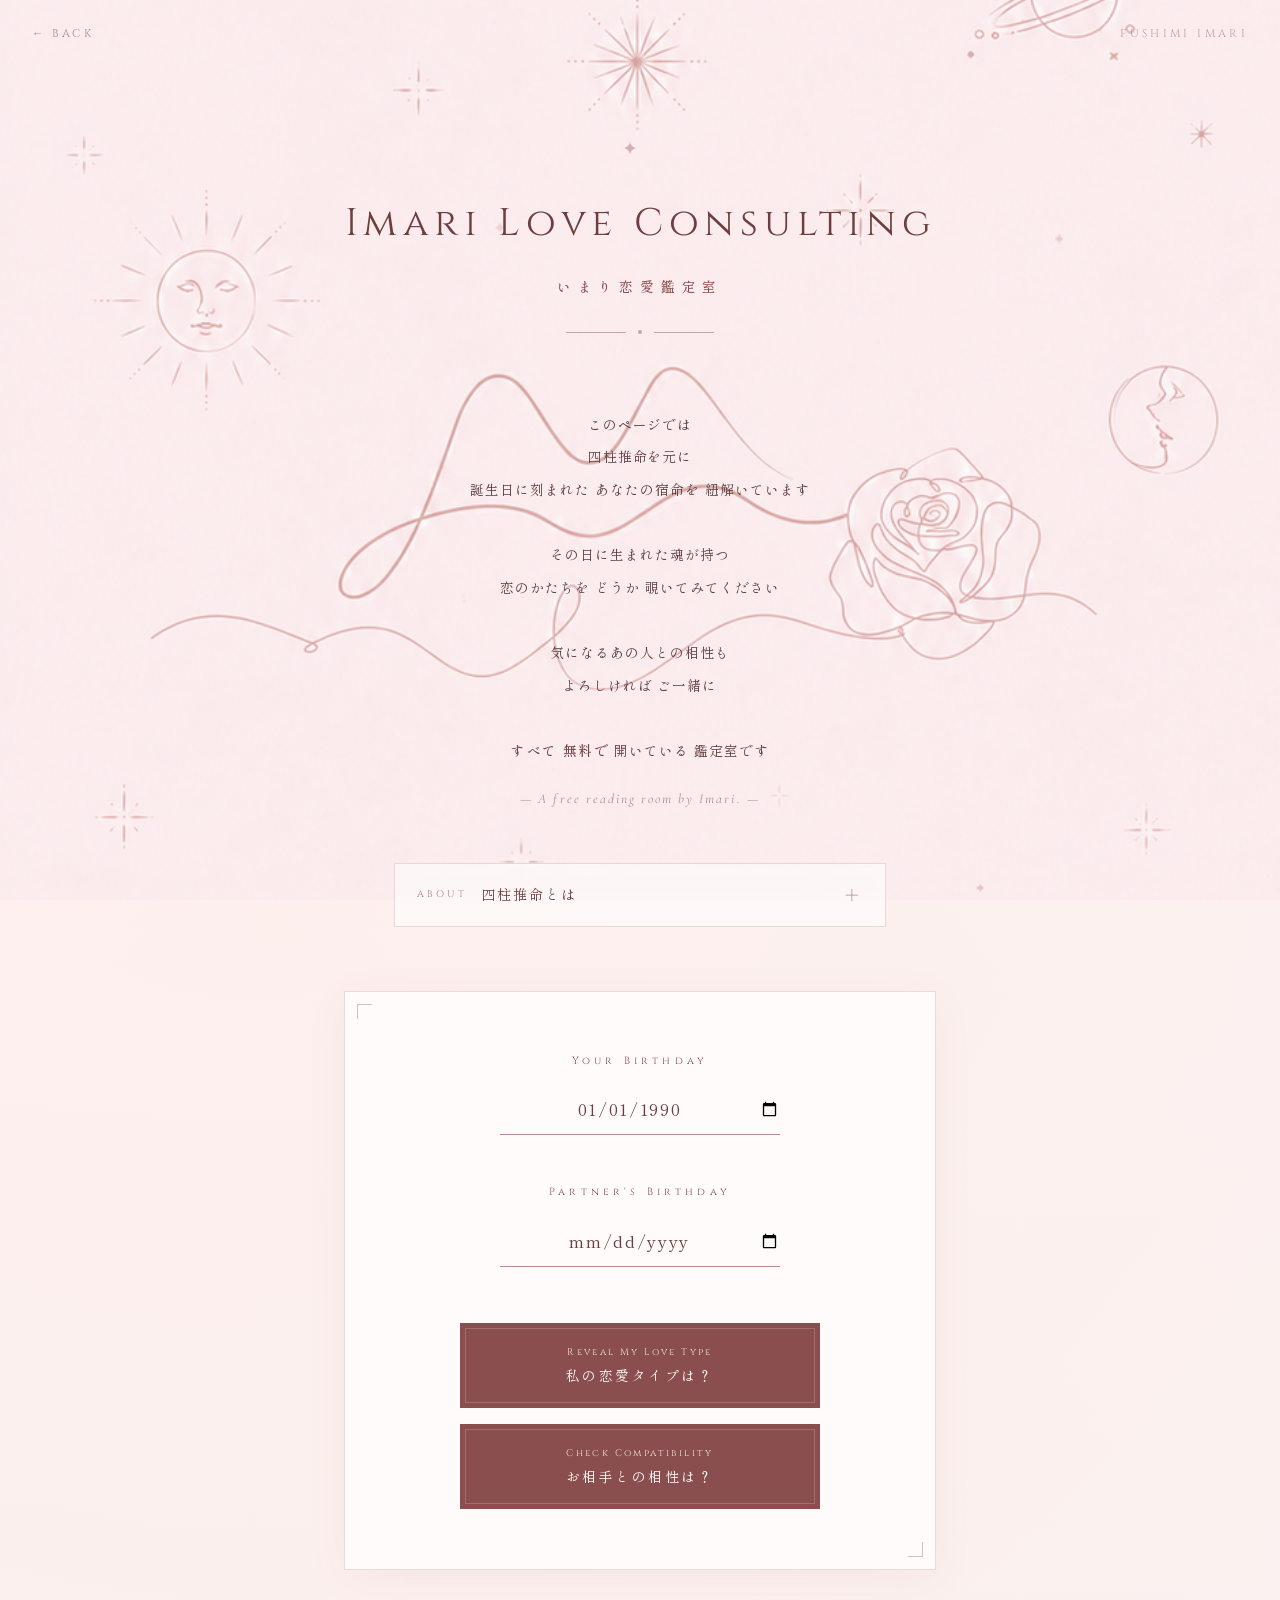
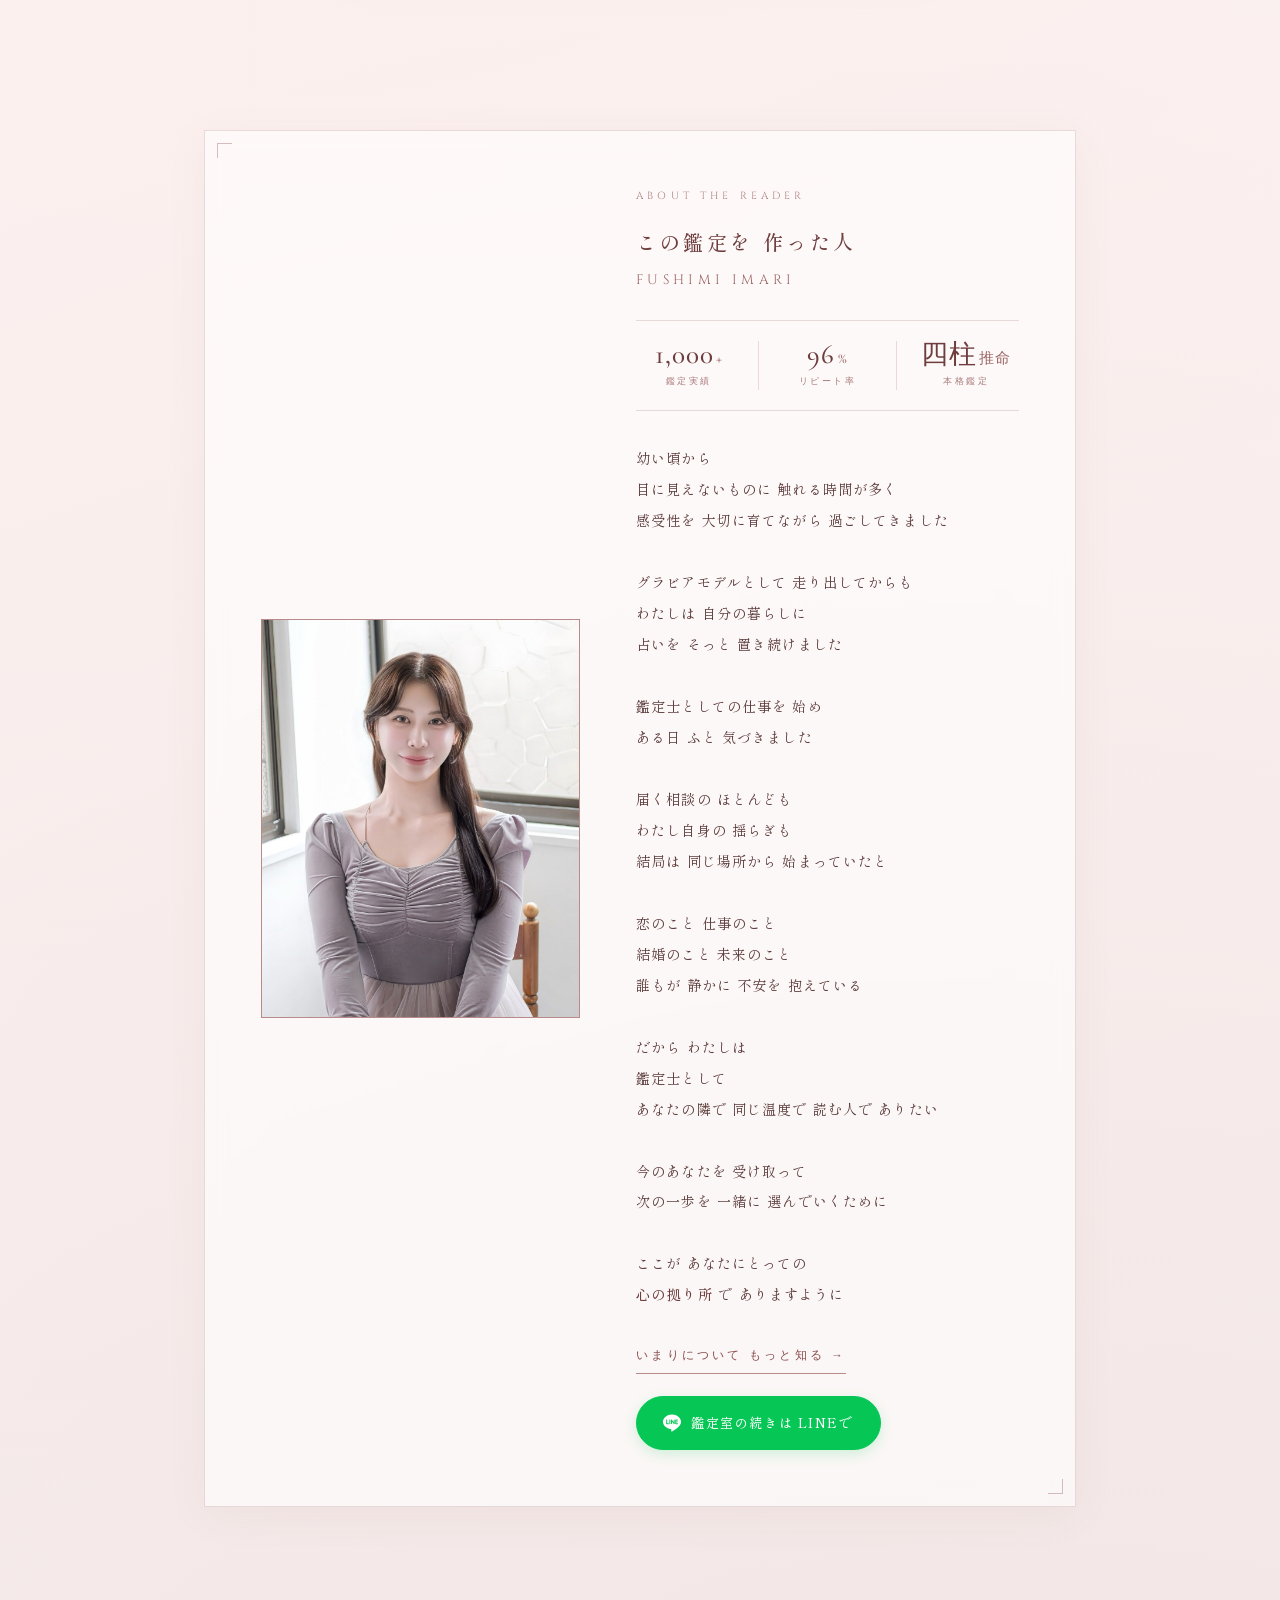
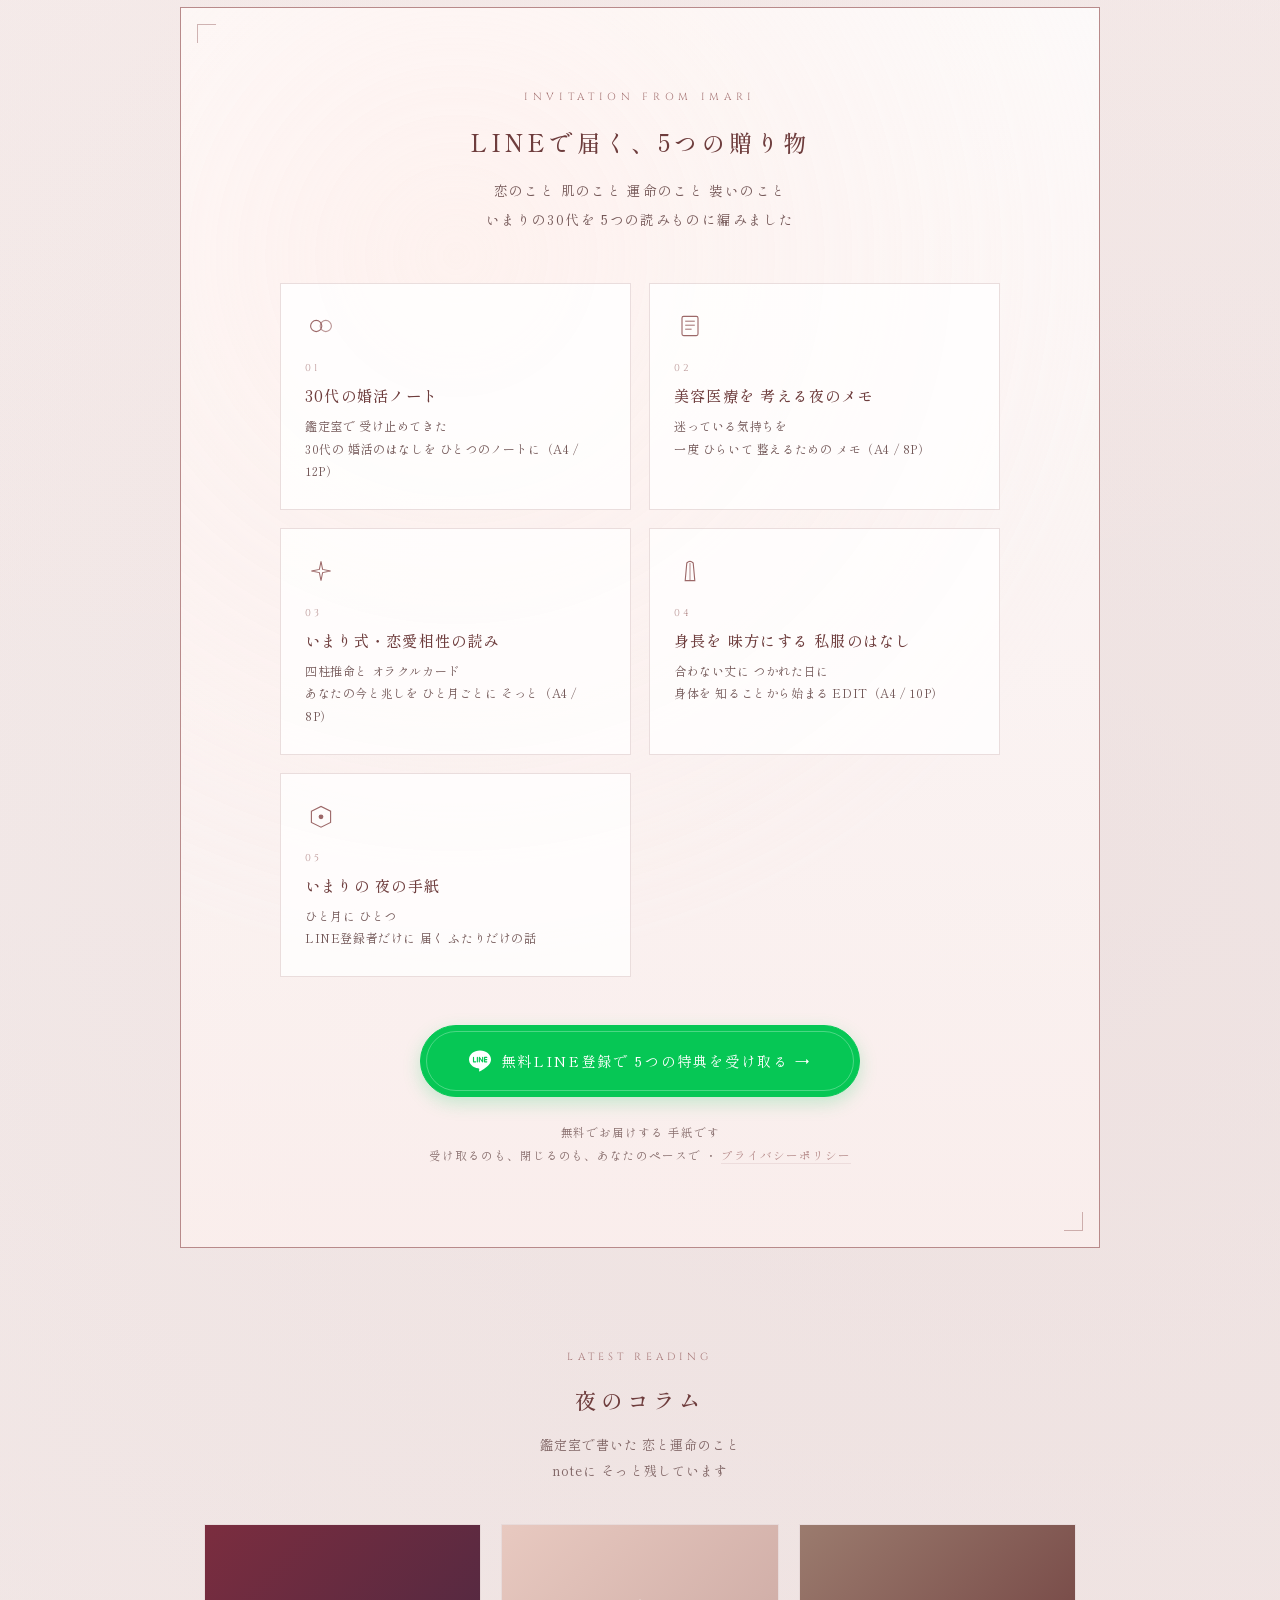
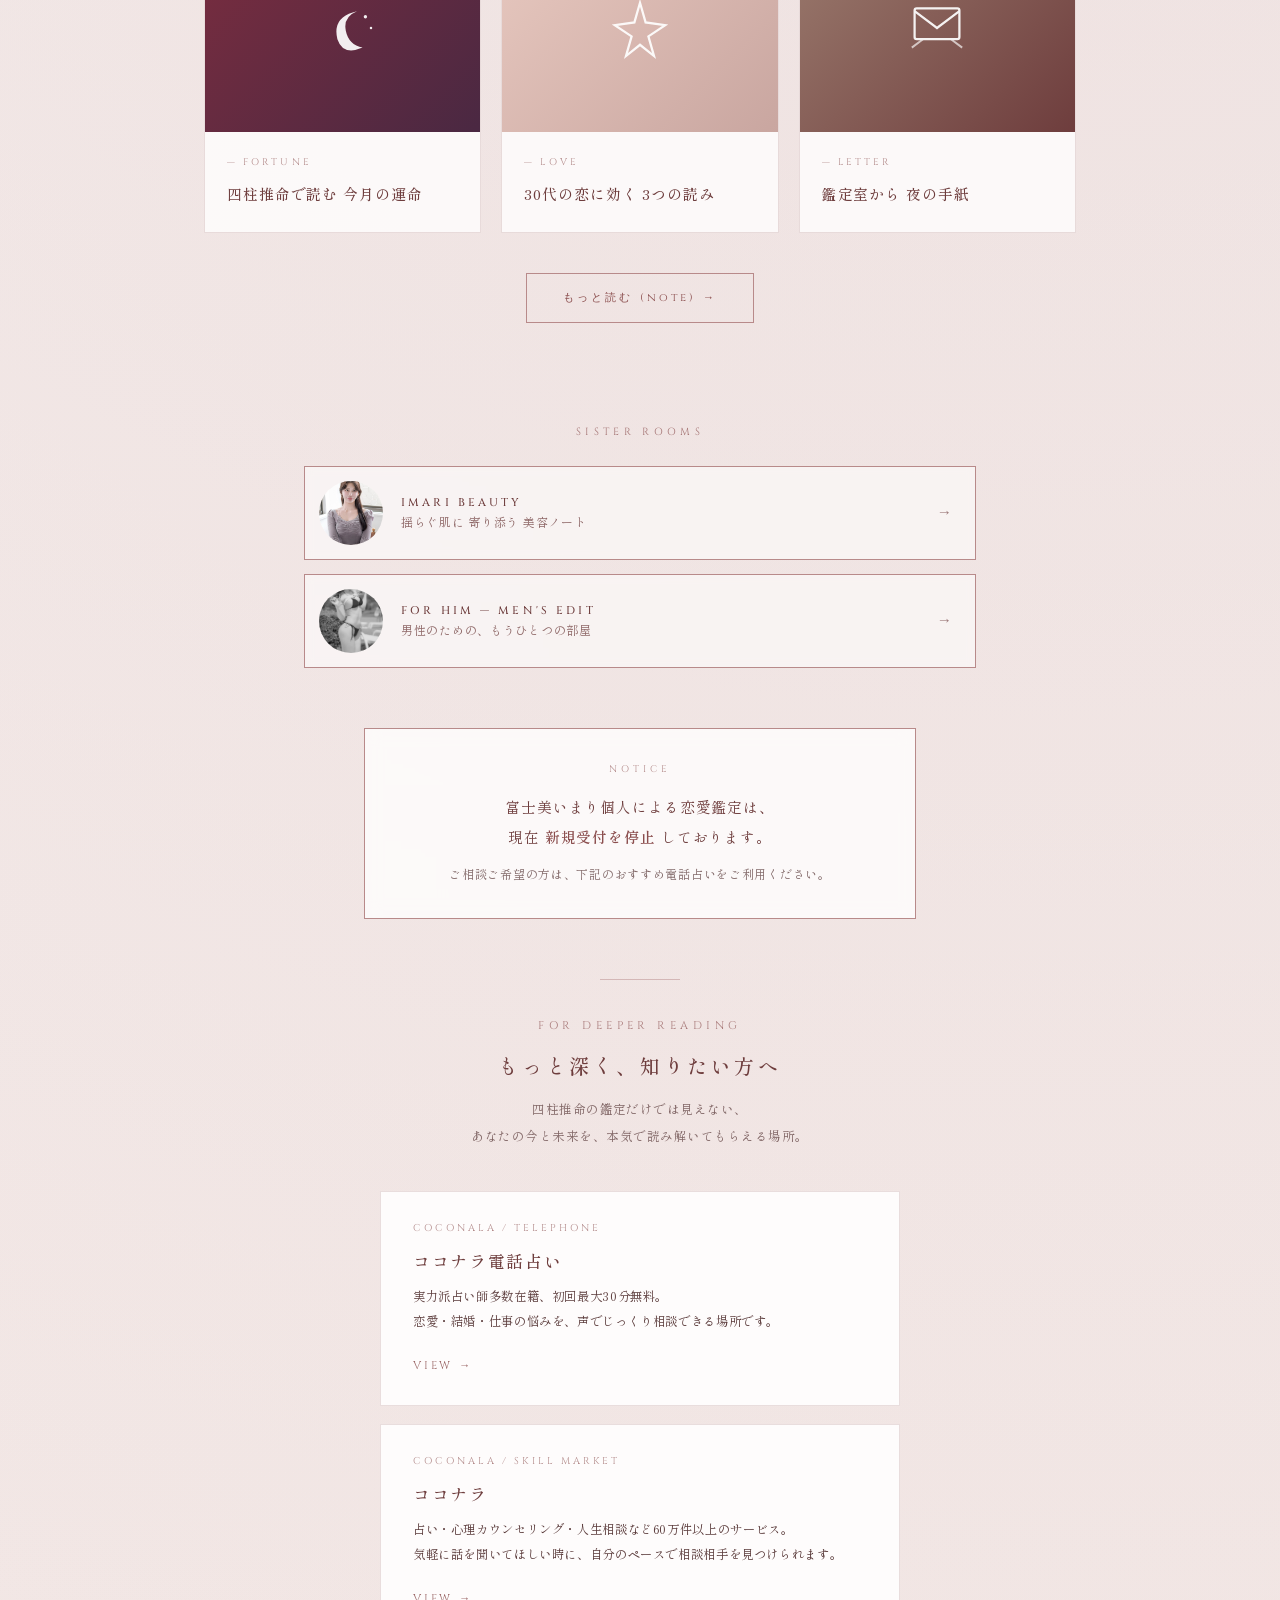
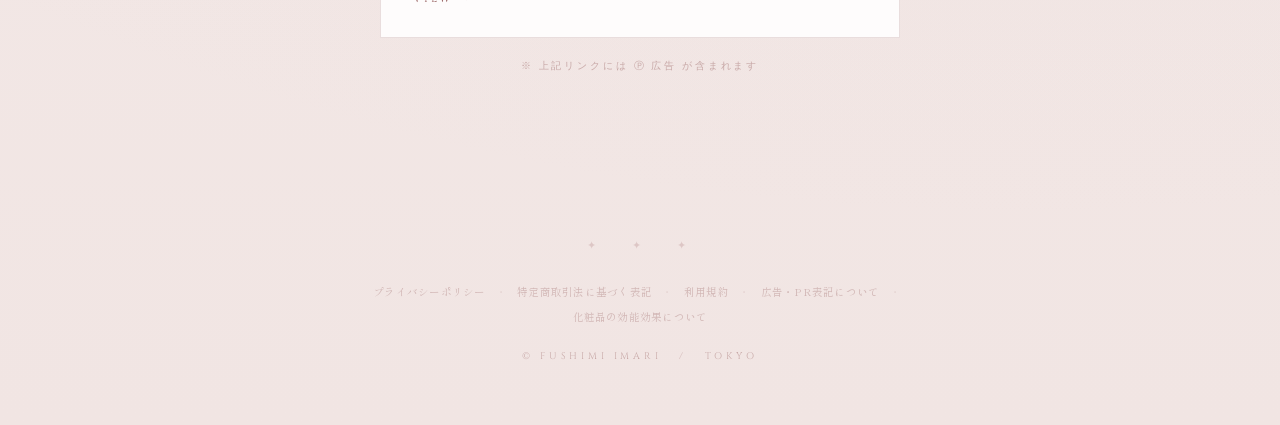
==== Fortune/index.html @ f7c92d49 "Add missing OGP meta tags to Fortune page" ====
<!DOCTYPE html>
<html lang="ja">
<head>
    <meta charset="UTF-8">
    <meta name="viewport" content="width=device-width, initial-scale=1.0">
    <title>いまり恋愛鑑定室 — Imari Love Consulting</title>
    <meta name="description" content="【無料】四柱推命で読み解く あなたの恋愛タイプと相性。富士美いまりの恋愛鑑定室。">

    <!-- ===== OGP ===== -->
    <meta property="og:title" content="いまり恋愛鑑定室 — Imari Love Consulting">
    <meta property="og:description" content="四柱推命で読み解く あなたの恋愛タイプと相性。富士美いまりの恋愛鑑定室。">
    <meta property="og:type" content="website">
    <meta property="og:url" content="https://fushimi-imari-site.vercel.app/Fortune/">
    <meta property="og:image" content="https://fushimi-imari-site.vercel.app/Fortune/images/og-fortune.jpg">
    <meta property="og:image:width" content="1200">
    <meta property="og:image:height" content="630">
    <meta name="twitter:card" content="summary_large_image">
    <meta name="twitter:title" content="いまり恋愛鑑定室 — Imari Love Consulting">
    <meta name="twitter:description" content="四柱推命で読み解く あなたの恋愛タイプと相性。富士美いまりの恋愛鑑定室。">
    <meta name="twitter:image" content="https://fushimi-imari-site.vercel.app/Fortune/images/og-fortune.jpg">

    <link rel="preconnect" href="https://fonts.googleapis.com">
    <link rel="preconnect" href="https://fonts.gstatic.com" crossorigin>

    <!-- ===== Google Analytics 4（Fushimi Imari Web） ===== -->
    <script async src="https://www.googletagmanager.com/gtag/js?id=G-NMES24S89F"></script>
    <script>
    window.dataLayer = window.dataLayer || [];
    function gtag(){dataLayer.push(arguments);}
    gtag('js', new Date());
    gtag('config', 'G-NMES24S89F');
    </script>
    <style>
        @import url('https://fonts.googleapis.com/css2?family=Cinzel:wght@400;500&family=Cormorant+Garamond:ital@0;1&family=Shippori+Mincho:wght@400;500;600&display=swap');
        :root {
            --text-bordeaux: #8b4e4e;
            --text-bordeaux-dark: #6e3d3d;
            --text-bordeaux-light: #b88a8a;
            --text-soft: #5a3a3a;
            --white: #ffffff;
            --rose-light: #fcf8f8;
            --rose-mist: #f6efee;
            --rose-deep: #e9d8d6;
            --line: rgba(139, 78, 78, 0.18);
            --line-soft: rgba(139, 78, 78, 0.08);
        }
        * { box-sizing: border-box; }
        html { scroll-behavior: smooth; }
        body {
            font-family: 'Shippori Mincho', serif;
            margin: 0;
            padding: 0;
            color: var(--text-soft);
            letter-spacing: 0.06em;
            line-height: 1.8;
            background:
              radial-gradient(circle at 20% 10%, rgba(255, 230, 225, 0.45) 0%, transparent 55%),
              radial-gradient(circle at 80% 60%, rgba(220, 195, 195, 0.30) 0%, transparent 60%),
              linear-gradient(180deg, #fcf8f8 0%, #f6efee 60%, #f1e5e3 100%);
            min-height: 100vh;
            -webkit-font-smoothing: antialiased;
        }
        /* 背景画像（SVG / PNG どちらか） */
        body::before {
            content: "";
            position: fixed;
            inset: 0;
            background-image: url('background.svg');
            background-size: cover;
            background-position: center;
            background-repeat: no-repeat;
            opacity: 0.85;
            z-index: -2;
        }
        body.has-bg::before { background-image: url('background.png'); opacity: 1; }
        body::after {
            content: "";
            position: fixed;
            inset: 0;
            background: rgba(252, 248, 248, 0.35);
            z-index: -1;
            pointer-events: none;
        }

        /* === ナビ === */
        .nav-bar {
            position: absolute;
            top: 0; left: 0; right: 0;
            display: flex;
            justify-content: space-between;
            align-items: center;
            padding: 24px 32px;
            z-index: 10;
        }
        .back-link {
            font-family: 'Cinzel', serif;
            font-size: 0.7rem;
            color: var(--text-bordeaux);
            text-decoration: none;
            opacity: 0.65;
            letter-spacing: 0.25em;
            transition: opacity 0.3s;
        }
        .back-link:hover { opacity: 1; }
        .nav-title {
            font-family: 'Cinzel', serif;
            font-size: 0.7rem;
            color: var(--text-bordeaux);
            opacity: 0.5;
            letter-spacing: 0.3em;
        }

        /* === ヘッダー === */
        header {
            text-align: center;
            padding: 130px 24px 60px;
            position: relative;
        }
        header::before {
            content: "✦";
            display: block;
            color: var(--text-bordeaux-light);
            font-size: 1.2rem;
            margin-bottom: 24px;
            letter-spacing: 1em;
            opacity: 0.6;
        }
        header h1 {
            font-family: 'Cinzel', serif;
            font-size: clamp(1.6rem, 5vw, 2.4rem);
            margin: 0 0 16px;
            font-weight: 400;
            color: var(--text-bordeaux-dark);
            letter-spacing: 0.15em;
        }
        header .jp-title {
            display: block;
            font-size: 0.85rem;
            margin-top: 8px;
            color: var(--text-bordeaux);
            letter-spacing: 0.5em;
            font-weight: 500;
        }
        .ornament {
            display: flex;
            justify-content: center;
            align-items: center;
            margin: 32px auto 0;
            gap: 12px;
            opacity: 0.45;
        }
        .ornament .line {
            width: 60px;
            height: 1px;
            background: var(--text-bordeaux);
        }
        .ornament .dot {
            width: 4px;
            height: 4px;
            border-radius: 50%;
            background: var(--text-bordeaux);
        }

        /* === Intro === */
        .intro-text {
            max-width: 540px;
            margin: 0 auto 80px;
            text-align: center;
            font-size: 0.85rem;
            line-height: 2.4;
            color: var(--text-soft);
            padding: 0 24px;
        }
        .intro-text .en {
            font-family: 'Cormorant Garamond', serif;
            font-style: italic;
            font-size: 0.85rem;
            display: block;
            margin-top: 16px;
            color: var(--text-bordeaux-light);
            letter-spacing: 0.15em;
        }
        .intro-text strong {
            font-weight: 500;
            color: var(--text-bordeaux-dark);
            letter-spacing: 0.12em;
        }

        /* === 四柱推命についての折りたたみ === */
        .fortune-explain-wrap {
            max-width: 540px;
            margin: -32px auto 64px;
            padding: 0 24px;
        }
        .fortune-explain {
            background: rgba(255, 255, 255, 0.55);
            border: 1px solid var(--line);
            backdrop-filter: blur(6px);
            -webkit-backdrop-filter: blur(6px);
            transition: background 0.3s ease;
        }
        .fortune-explain[open] {
            background: rgba(255, 255, 255, 0.78);
        }
        .fortune-explain summary {
            list-style: none;
            cursor: pointer;
            padding: 18px 22px;
            font-family: 'Shippori Mincho', serif;
            font-size: 0.88rem;
            color: var(--text-bordeaux-dark);
            letter-spacing: 0.14em;
            display: flex;
            align-items: center;
            gap: 14px;
            user-select: none;
            -webkit-user-select: none;
        }
        .fortune-explain summary::-webkit-details-marker { display: none; }
        .fortune-explain summary::marker { content: ""; }
        .fortune-explain-label {
            font-family: 'Cinzel', serif;
            font-size: 0.6rem;
            letter-spacing: 0.32em;
            color: var(--text-bordeaux);
            opacity: 0.7;
        }
        .fortune-explain-arrow {
            margin-left: auto;
            font-size: 1.1rem;
            color: var(--text-bordeaux);
            opacity: 0.7;
            transition: transform 0.35s ease;
            line-height: 1;
        }
        .fortune-explain[open] .fortune-explain-arrow {
            transform: rotate(45deg);
        }
        .fortune-explain-body {
            padding: 4px 22px 24px;
        }
        .fortune-explain-body::before {
            content: "";
            display: block;
            height: 1px;
            background: var(--line-soft);
            margin-bottom: 20px;
        }
        .fortune-explain-body p {
            font-size: 0.84rem;
            line-height: 2.2;
            color: var(--text-soft);
            letter-spacing: 0.08em;
            margin: 0;
        }
        .fortune-explain-body strong {
            font-weight: 500;
            color: var(--text-bordeaux-dark);
            letter-spacing: 0.1em;
        }

        /* === メインカード === */
        .container {
            max-width: 640px;
            margin: 0 auto;
            padding: 0 24px 60px;
        }
        .main-card {
            background: rgba(255, 255, 255, 0.72);
            border: 1px solid var(--line);
            padding: 60px 48px;
            backdrop-filter: blur(10px);
            -webkit-backdrop-filter: blur(10px);
            box-shadow: 0 8px 40px rgba(139, 78, 78, 0.06);
            text-align: center;
            position: relative;
        }
        .main-card::before,
        .main-card::after {
            content: "";
            position: absolute;
            width: 14px;
            height: 14px;
            border: 1px solid var(--text-bordeaux);
            opacity: 0.35;
        }
        .main-card::before { top: 12px; left: 12px; border-right: none; border-bottom: none; }
        .main-card::after { bottom: 12px; right: 12px; border-left: none; border-top: none; }

        .label-en {
            font-family: 'Cinzel', serif;
            font-size: 0.65rem;
            display: block;
            margin-bottom: 14px;
            color: var(--text-bordeaux);
            letter-spacing: 0.4em;
        }
        .input-group { margin-bottom: 48px; }
        input[type="date"] {
            border: none;
            border-bottom: 1px solid var(--text-bordeaux-light);
            padding: 12px 0;
            font-size: 1.05rem;
            width: 100%;
            max-width: 280px;
            text-align: center;
            outline: none;
            background: transparent;
            color: var(--text-bordeaux-dark);
            font-family: inherit;
            letter-spacing: 0.1em;
            transition: border-color 0.3s;
        }
        input[type="date"]:focus { border-color: var(--text-bordeaux-dark); }

        .button-group {
            display: flex;
            flex-direction: column;
            gap: 16px;
            align-items: center;
        }
        .btn {
            background-color: var(--text-bordeaux);
            border: 1px solid var(--text-bordeaux);
            color: var(--white);
            padding: 22px 0;
            width: 100%;
            max-width: 360px;
            cursor: pointer;
            font-size: 0.85rem;
            transition: 0.4s ease;
            letter-spacing: 0.18em;
            font-family: inherit;
            position: relative;
            overflow: hidden;
        }
        .btn::after {
            content: "";
            position: absolute;
            inset: 4px;
            border: 1px solid rgba(255,255,255,0.18);
            pointer-events: none;
            transition: inset 0.3s;
        }
        .btn:hover {
            background-color: var(--white);
            color: var(--text-bordeaux);
        }
        .btn:hover::after {
            border-color: rgba(139, 78, 78, 0.35);
        }
        .btn span {
            display: block;
            font-family: 'Cinzel', serif;
            font-size: 0.6rem;
            margin-bottom: 6px;
            letter-spacing: 0.25em;
            opacity: 0.85;
        }

        /* === 結果エリア === */
        #result-area {
            display: none;
            margin-top: 60px;
            animation: fadeIn 1.2s ease;
        }
        @keyframes fadeIn {
            from { opacity: 0; transform: translateY(8px); }
            to { opacity: 1; transform: translateY(0); }
        }
        .res-divider {
            width: 1px;
            height: 40px;
            background: var(--text-bordeaux-light);
            margin: 0 auto 28px;
            opacity: 0.5;
        }
        .res-score {
            font-family: 'Cormorant Garamond', serif;
            font-size: 3.8rem;
            margin: 18px 0 28px;
            color: var(--text-bordeaux-dark);
            letter-spacing: 0.05em;
            font-weight: 400;
        }
        .res-advice {
            font-size: 0.92rem;
            line-height: 2.4;
            padding: 32px;
            background: rgba(255,255,255,0.92);
            border: 1px solid var(--line-soft);
            text-align: left;
            white-space: pre-wrap;
            color: var(--text-soft);
        }

        /* 鑑定結果直後のLINE CTA */
        .res-line-cta {
            margin-top: 36px;
            padding: 28px 24px;
            background: linear-gradient(180deg, rgba(255,255,255,0.85) 0%, rgba(252, 240, 238, 0.78) 100%);
            border: 1px solid var(--text-bordeaux-light);
            text-align: center;
        }
        .res-line-cta-lead {
            font-size: 0.82rem;
            color: var(--text-bordeaux-dark);
            line-height: 2;
            letter-spacing: 0.08em;
            margin: 0 0 18px;
        }
        .res-line-cta-lead strong {
            font-weight: 500;
            color: var(--text-bordeaux);
        }
        .res-line-btn {
            display: inline-flex;
            align-items: center;
            justify-content: center;
            gap: 10px;
            background: #06C755;
            color: #fff;
            font-size: 0.85rem;
            letter-spacing: 0.12em;
            padding: 18px 36px;
            text-decoration: none;
            font-family: inherit;
            border: 1px solid #06C755;
            border-radius: 999px;
            transition: 0.35s ease;
            font-weight: 500;
            line-height: 1.4;
            box-shadow: 0 4px 14px rgba(6, 199, 85, 0.18);
        }
        .res-line-btn:hover {
            background: #04a847;
            border-color: #04a847;
            transform: translateY(-2px);
            box-shadow: 0 12px 32px rgba(6, 199, 85, 0.32);
        }
        .res-line-btn svg {
            flex-shrink: 0;
        }
        .res-line-note {
            display: block;
            margin-top: 12px;
            font-size: 0.7rem;
            color: var(--text-soft);
            opacity: 0.7;
            letter-spacing: 0.05em;
        }

        /* === お知らせ === */
        .notice-section {
            max-width: 600px;
            margin: 60px auto 20px;
            padding: 0 24px;
        }
        .notice-card {
            background: rgba(255, 255, 255, 0.78);
            border: 1px solid var(--text-bordeaux-light);
            padding: 32px 28px;
            text-align: center;
            backdrop-filter: blur(8px);
            -webkit-backdrop-filter: blur(8px);
        }
        .notice-eyebrow {
            font-family: 'Cinzel', serif;
            font-size: 0.6rem;
            letter-spacing: 0.4em;
            color: var(--text-bordeaux);
            opacity: 0.65;
            margin-bottom: 14px;
        }
        .notice-body {
            font-size: 0.92rem;
            line-height: 2;
            color: var(--text-bordeaux-dark);
            margin: 0 0 12px;
            letter-spacing: 0.06em;
        }
        .notice-body strong {
            font-weight: 600;
            color: var(--text-bordeaux);
        }
        .notice-sub {
            font-size: 0.75rem;
            color: var(--text-soft);
            opacity: 0.75;
            margin: 0;
            letter-spacing: 0.06em;
            line-height: 1.9;
        }

        /* === バナーセクション === */
        .banner-section {
            max-width: 760px;
            margin: 60px auto 80px;
            padding: 0 24px;
            text-align: center;
        }
        .banner-divider {
            width: 80px;
            height: 1px;
            background: var(--text-bordeaux-light);
            margin: 0 auto 36px;
            opacity: 0.5;
        }
        .banner-eyebrow {
            font-family: 'Cinzel', serif;
            font-size: 0.7rem;
            letter-spacing: 0.4em;
            color: var(--text-bordeaux);
            opacity: 0.7;
            margin-bottom: 12px;
        }
        .banner-title {
            font-family: 'Shippori Mincho', serif;
            font-size: 1.25rem;
            margin: 0 0 12px;
            color: var(--text-bordeaux-dark);
            letter-spacing: 0.18em;
            font-weight: 500;
        }
        .banner-sub {
            font-size: 0.78rem;
            color: var(--text-soft);
            opacity: 0.75;
            margin: 0 auto 40px;
            max-width: 480px;
            line-height: 2.2;
            letter-spacing: 0.12em;
        }
        .pr-note {
            font-family: 'Cinzel', serif;
            font-size: 0.6rem;
            color: var(--text-bordeaux);
            opacity: 0.4;
            margin-top: 20px;
            letter-spacing: 0.3em;
        }
        .banner-grid {
            display: grid;
            grid-template-columns: 1fr;
            gap: 18px;
            max-width: 520px;
            margin: 0 auto;
        }
        .banner-card {
            display: block;
            padding: 28px 32px;
            background: rgba(255, 255, 255, 0.88);
            border: 1px solid var(--line);
            text-decoration: none;
            color: var(--text-bordeaux);
            transition: 0.35s ease;
            text-align: left;
            position: relative;
            overflow: hidden;
        }
        .banner-card::after {
            content: "";
            position: absolute;
            top: 0; left: 0; right: 0;
            height: 2px;
            background: var(--text-bordeaux);
            transform: scaleX(0);
            transform-origin: left;
            transition: transform 0.4s ease;
        }
        .banner-card:hover {
            background: var(--white);
            transform: translateY(-3px);
            box-shadow: 0 12px 32px rgba(139, 78, 78, 0.10);
        }
        .banner-card:hover::after { transform: scaleX(1); }
        .banner-card-en {
            font-family: 'Cinzel', serif;
            font-size: 0.62rem;
            letter-spacing: 0.3em;
            opacity: 0.65;
            margin-bottom: 8px;
            color: var(--text-bordeaux);
        }
        .banner-card-name {
            font-size: 1.05rem;
            margin: 0 0 8px;
            letter-spacing: 0.1em;
            color: var(--text-bordeaux-dark);
            font-weight: 500;
        }
        .banner-card-desc {
            font-size: 0.78rem;
            line-height: 2;
            color: var(--text-soft);
            margin: 0 0 14px;
            letter-spacing: 0.05em;
        }
        .banner-card-cta {
            display: inline-block;
            font-family: 'Cinzel', serif;
            font-size: 0.7rem;
            letter-spacing: 0.25em;
            color: var(--text-bordeaux);
            opacity: 0.85;
        }

        /* === フッター === */
        footer {
            text-align: center;
            padding: 80px 20px 60px;
            font-family: 'Cinzel', serif;
            font-size: 0.6rem;
            letter-spacing: 0.4em;
            opacity: 0.55;
            color: var(--text-bordeaux);
        }
        footer .ornament-small {
            margin-bottom: 24px;
            color: var(--text-bordeaux-light);
            font-size: 0.7rem;
            letter-spacing: 0.6em;
            opacity: 0.6;
        }
        .footer-legal-links {
            font-family: 'Shippori Mincho', serif;
            font-size: 0.65rem;
            letter-spacing: 0.12em;
            line-height: 2.4;
            margin-bottom: 18px;
            opacity: 0.55;
            max-width: 640px;
            margin-left: auto;
            margin-right: auto;
            padding: 0 16px;
        }
        .footer-legal-links a {
            color: var(--text-bordeaux);
            text-decoration: none;
            transition: opacity 0.3s;
        }
        .footer-legal-links a:hover { opacity: 0.85; }
        .footer-legal-sep {
            margin: 0 6px;
            color: var(--text-bordeaux-light);
            opacity: 0.6;
        }
        .footer-copy {
            font-family: 'Cinzel', serif;
            font-size: 0.6rem;
            letter-spacing: 0.4em;
            opacity: 0.7;
        }
        @media (max-width: 600px) {
            .footer-legal-links { font-size: 0.62rem; line-height: 2.2; padding: 0 12px; }
            .footer-legal-sep { margin: 0 4px; }
        }

        /* === モバイル対応 === */
        @media (max-width: 640px) {
            .nav-bar { padding: 18px 20px; }
            header { padding: 110px 20px 48px; }
            header h1 { letter-spacing: 0.1em; }
            header .jp-title { letter-spacing: 0.35em; }
            .intro-text { margin-bottom: 56px; font-size: 0.8rem; }
            .container { padding: 0 16px 40px; }
            .main-card { padding: 44px 24px; }
            .res-score { font-size: 2.8rem; }
            .res-advice { padding: 24px 20px; font-size: 0.88rem; }
            .banner-section { margin: 48px auto 60px; padding: 0 16px; }
            .banner-card { padding: 24px 22px; }
        }

        /* === 日本語の単語途中改行を防ぐ（禁則処理） === */
        body,
        .intro-text,
        .fortune-about-title, .fortune-about-jp, .fortune-about-desc, .fortune-about-link,
        .fortune-about-stat-label,
        .fortune-offer-title, .fortune-offer-desc,
        .fortune-bonus-title, .fortune-bonus-desc,
        .fortune-line-btn, .fortune-offer-privacy,
        .fortune-note-title, .fortune-note-sub, .fortune-note-headline, .fortune-note-tag, .fortune-note-more,
        .fortune-voice-title, .fortune-voice-sub, .fortune-voice-quote, .fortune-voice-author,
        .notice-body, .notice-sub,
        .banner-title, .banner-sub, .banner-card-name, .banner-card-desc, .banner-card-cta,
        .res-advice, .res-line-cta-lead, .res-line-btn,
        header h1, header .jp-title {
            word-break: keep-all;
            line-break: strict;
            overflow-wrap: break-word;
        }

        /* スクロール時のフェードイン */
        .reveal {
            opacity: 0;
            transform: translateY(12px);
            transition: opacity 0.8s ease, transform 0.8s ease;
        }
        .reveal.visible {
            opacity: 1;
            transform: translateY(0);
        }

        /* ============================================
           === ABOUT セクション (鑑定者紹介) ===
           ============================================ */
        .fortune-about {
            max-width: 920px;
            margin: 100px auto 0;
            padding: 0 24px;
        }
        .fortune-about-inner {
            display: grid;
            grid-template-columns: 1fr 1.2fr;
            gap: 56px;
            align-items: center;
            background: rgba(255, 255, 255, 0.62);
            border: 1px solid var(--line);
            padding: 56px 56px;
            backdrop-filter: blur(10px);
            -webkit-backdrop-filter: blur(10px);
            box-shadow: 0 8px 40px rgba(139, 78, 78, 0.06);
            position: relative;
        }
        .fortune-about-inner::before,
        .fortune-about-inner::after {
            content: "";
            position: absolute;
            width: 14px;
            height: 14px;
            border: 1px solid var(--text-bordeaux);
            opacity: 0.35;
        }
        .fortune-about-inner::before { top: 12px; left: 12px; border-right: none; border-bottom: none; }
        .fortune-about-inner::after { bottom: 12px; right: 12px; border-left: none; border-top: none; }

        .fortune-about-image {
            position: relative;
            aspect-ratio: 4 / 5;
            overflow: hidden;
            border: 1px solid var(--text-bordeaux-light);
        }
        .fortune-about-image img {
            width: 100%;
            height: 100%;
            object-fit: cover;
            object-position: center 30%;
            display: block;
            transition: transform 1.4s ease;
        }
        .fortune-about-inner:hover .fortune-about-image img { transform: scale(1.04); }

        .fortune-about-eyebrow {
            font-family: 'Cinzel', serif;
            font-size: 0.65rem;
            letter-spacing: 0.4em;
            color: var(--text-bordeaux);
            opacity: 0.7;
            margin-bottom: 18px;
        }
        .fortune-about-title {
            font-family: 'Shippori Mincho', serif;
            font-size: 1.25rem;
            color: var(--text-bordeaux-dark);
            margin: 0 0 8px;
            letter-spacing: 0.18em;
            font-weight: 500;
        }
        .fortune-about-jp {
            font-family: 'Cinzel', serif;
            font-size: 0.85rem;
            color: var(--text-bordeaux);
            letter-spacing: 0.32em;
            margin: 0 0 28px;
            opacity: 0.85;
        }
        .fortune-about-stats {
            display: flex;
            align-items: center;
            gap: 16px;
            margin: 0 0 32px;
            padding: 20px 0;
            border-top: 1px solid var(--line);
            border-bottom: 1px solid var(--line);
        }
        .fortune-about-stat {
            flex: 1;
            text-align: center;
        }
        .fortune-about-stat-num {
            font-family: 'Cormorant Garamond', serif;
            font-size: 1.7rem;
            color: var(--text-bordeaux-dark);
            line-height: 1;
            letter-spacing: 0.04em;
            font-weight: 500;
            margin-bottom: 6px;
        }
        .fortune-about-stat-num span {
            font-size: 0.95rem;
            margin-left: 2px;
            color: var(--text-bordeaux);
            opacity: 0.85;
        }
        .fortune-about-stat-label {
            font-family: 'Cinzel', serif;
            font-size: 0.55rem;
            letter-spacing: 0.28em;
            color: var(--text-bordeaux);
            opacity: 0.75;
        }
        .fortune-about-stat-divider {
            width: 1px;
            align-self: stretch;
            background: var(--line);
            min-height: 36px;
        }
        .fortune-about-desc {
            font-size: 0.88rem;
            line-height: 2.2;
            color: var(--text-soft);
            margin: 0 0 36px;
            letter-spacing: 0.08em;
        }
        .fortune-about-desc strong {
            font-weight: 500;
            color: var(--text-bordeaux-dark);
            letter-spacing: 0.1em;
        }
        .fortune-about-actions {
            display: flex;
            flex-direction: column;
            align-items: flex-start;
            gap: 22px;
        }
        .fortune-about-link {
            display: inline-block;
            font-family: 'Cinzel', serif;
            font-size: 0.72rem;
            letter-spacing: 0.28em;
            color: var(--text-bordeaux);
            text-decoration: none;
            padding-bottom: 6px;
            border-bottom: 1px solid var(--text-bordeaux-light);
            transition: 0.3s ease;
        }
        .fortune-about-link:hover {
            color: var(--text-bordeaux-dark);
            border-bottom-color: var(--text-bordeaux-dark);
        }
        .fortune-about-line {
            display: inline-flex;
            align-items: center;
            gap: 10px;
            background: #06C755;
            color: #fff;
            font-size: 0.82rem;
            letter-spacing: 0.12em;
            padding: 14px 26px;
            text-decoration: none;
            font-family: inherit;
            border: 1px solid #06C755;
            border-radius: 999px;
            transition: 0.35s ease;
            box-shadow: 0 4px 14px rgba(6, 199, 85, 0.18);
            font-weight: 500;
        }
        .fortune-about-line:hover {
            background: #04a847;
            border-color: #04a847;
            transform: translateY(-2px);
            box-shadow: 0 12px 28px rgba(6, 199, 85, 0.30);
        }
        .fortune-about-line svg { flex-shrink: 0; }
        @media (max-width: 760px) {
            .fortune-about-actions { align-items: center; width: 100%; }
            .fortune-about-line { width: 100%; max-width: 320px; justify-content: center; }
            .fortune-about-link { text-align: center; }
        }

        /* ============================================
           === VOICE セクション (相談者の声) ===
           掲載許諾取得後にdisplay:noneを外して公開
           ============================================ */
        .fortune-voice {
            max-width: 920px;
            margin: 100px auto 0;
            padding: 0 24px;
            text-align: center;
            /* 許諾取得後にこの行を消す → 公開 */
            display: none;
        }
        .fortune-voice-eyebrow {
            font-family: 'Cinzel', serif;
            font-size: 0.65rem;
            letter-spacing: 0.4em;
            color: var(--text-bordeaux);
            opacity: 0.7;
            margin-bottom: 14px;
        }
        .fortune-voice-title {
            font-family: 'Shippori Mincho', serif;
            font-size: 1.35rem;
            color: var(--text-bordeaux-dark);
            margin: 0 0 12px;
            letter-spacing: 0.18em;
            font-weight: 500;
        }
        .fortune-voice-sub {
            font-size: 0.82rem;
            color: var(--text-soft);
            opacity: 0.75;
            margin: 0 auto 40px;
            line-height: 2;
            letter-spacing: 0.08em;
            max-width: 480px;
        }
        .fortune-voice-list {
            display: grid;
            grid-template-columns: repeat(3, 1fr);
            gap: 20px;
            text-align: left;
        }
        .fortune-voice-card {
            background: rgba(255, 255, 255, 0.82);
            border: 1px solid var(--line);
            padding: 36px 28px 28px;
            position: relative;
        }
        .fortune-voice-card::before {
            content: """;
            position: absolute;
            top: 4px;
            left: 16px;
            font-family: 'Cormorant Garamond', serif;
            font-size: 3.6rem;
            color: var(--text-bordeaux-light);
            line-height: 1;
            opacity: 0.6;
        }
        .fortune-voice-quote {
            font-size: 0.86rem;
            line-height: 2.1;
            color: var(--text-soft);
            letter-spacing: 0.05em;
            margin: 0 0 20px;
        }
        .fortune-voice-author {
            font-size: 0.72rem;
            color: var(--text-bordeaux);
            letter-spacing: 0.18em;
            opacity: 0.75;
            padding-top: 14px;
            border-top: 1px solid var(--line-soft);
        }

        /* ============================================
           === LINE OFFER セクション (5つの贈り物) ===
           ============================================ */
        .fortune-offer {
            max-width: 920px;
            margin: 100px auto 0;
            padding: 80px 32px;
            background:
              radial-gradient(circle at 30% 20%, rgba(255, 235, 230, 0.5) 0%, transparent 60%),
              linear-gradient(180deg, rgba(255,255,255,0.78) 0%, rgba(252, 240, 238, 0.78) 100%);
            border: 1px solid var(--text-bordeaux-light);
            text-align: center;
            position: relative;
            overflow: hidden;
        }
        .fortune-offer::before,
        .fortune-offer::after {
            content: "";
            position: absolute;
            width: 18px;
            height: 18px;
            border: 1px solid var(--text-bordeaux);
            opacity: 0.4;
        }
        .fortune-offer::before { top: 16px; left: 16px; border-right: none; border-bottom: none; }
        .fortune-offer::after { bottom: 16px; right: 16px; border-left: none; border-top: none; }

        .fortune-offer-badge {
            font-family: 'Cinzel', serif;
            font-size: 0.65rem;
            letter-spacing: 0.45em;
            color: var(--text-bordeaux);
            opacity: 0.75;
            margin-bottom: 18px;
        }
        .fortune-offer-title {
            font-family: 'Shippori Mincho', serif;
            font-size: 1.45rem;
            color: var(--text-bordeaux-dark);
            margin: 0 0 14px;
            letter-spacing: 0.18em;
            font-weight: 500;
            line-height: 1.6;
        }
        .fortune-offer-desc {
            font-size: 0.85rem;
            color: var(--text-soft);
            opacity: 0.85;
            margin: 0 auto 48px;
            line-height: 2.2;
            letter-spacing: 0.1em;
            max-width: 520px;
        }
        .fortune-bonus-list {
            display: grid;
            grid-template-columns: repeat(2, 1fr);
            gap: 18px;
            margin: 0 auto 48px;
            max-width: 720px;
            text-align: left;
        }
        .fortune-bonus {
            background: rgba(255, 255, 255, 0.78);
            border: 1px solid var(--line);
            padding: 26px 24px;
            opacity: 0;
            transform: translateY(16px);
            transition: opacity 0.6s ease, transform 0.6s ease;
            position: relative;
        }
        .fortune-bonus-list.in-view .fortune-bonus { opacity: 1; transform: translateY(0); }
        .fortune-bonus-list.in-view .fortune-bonus:nth-child(1) { transition-delay: 0.05s; }
        .fortune-bonus-list.in-view .fortune-bonus:nth-child(2) { transition-delay: 0.13s; }
        .fortune-bonus-list.in-view .fortune-bonus:nth-child(3) { transition-delay: 0.21s; }
        .fortune-bonus-list.in-view .fortune-bonus:nth-child(4) { transition-delay: 0.29s; }
        .fortune-bonus-list.in-view .fortune-bonus:nth-child(5) { transition-delay: 0.37s; }
        .fortune-bonus-icon {
            color: var(--text-bordeaux);
            margin-bottom: 10px;
            opacity: 0.85;
        }
        .fortune-bonus-num {
            font-family: 'Cinzel', serif;
            font-size: 0.62rem;
            letter-spacing: 0.32em;
            color: var(--text-bordeaux);
            opacity: 0.6;
            margin-bottom: 6px;
        }
        .fortune-bonus-title {
            font-family: 'Shippori Mincho', serif;
            font-size: 0.95rem;
            color: var(--text-bordeaux-dark);
            margin: 0 0 8px;
            letter-spacing: 0.08em;
            font-weight: 500;
            line-height: 1.5;
        }
        .fortune-bonus-desc {
            font-size: 0.75rem;
            color: var(--text-soft);
            line-height: 1.9;
            letter-spacing: 0.05em;
            opacity: 0.85;
        }
        .fortune-line-btn {
            display: inline-flex;
            align-items: center;
            justify-content: center;
            background: #06C755;
            color: #fff;
            font-size: 0.9rem;
            letter-spacing: 0.14em;
            padding: 22px 48px;
            text-decoration: none;
            font-family: inherit;
            border: 1px solid #06C755;
            border-radius: 999px;
            transition: 0.35s ease;
            position: relative;
            overflow: hidden;
            box-shadow: 0 6px 18px rgba(6, 199, 85, 0.22);
        }
        .fortune-line-btn::after {
            content: "";
            position: absolute;
            inset: 5px;
            border: 1px solid rgba(255,255,255,0.28);
            border-radius: 999px;
            transition: inset 0.3s;
            pointer-events: none;
        }
        .fortune-line-btn:hover {
            background: #04a847;
            border-color: #04a847;
            transform: translateY(-2px);
            box-shadow: 0 14px 36px rgba(6, 199, 85, 0.35);
        }
        .fortune-offer-privacy {
            font-size: 0.72rem;
            color: var(--text-soft);
            opacity: 0.7;
            margin-top: 24px;
            letter-spacing: 0.08em;
            line-height: 2;
        }
        .fortune-offer-privacy a {
            color: var(--text-bordeaux);
            text-decoration: none;
            border-bottom: 1px solid var(--line);
            opacity: 0.85;
        }

        /* ============================================
           === SISTER ROOMS (両方タブ + サムネ付き) ===
           ============================================ */
        .fortune-sister {
            max-width: 720px;
            margin: 100px auto 0;
            padding: 0 24px;
            text-align: center;
        }
        .fortune-sister-eyebrow {
            font-family: 'Cinzel', serif;
            font-size: 0.65rem;
            letter-spacing: 0.42em;
            color: var(--text-bordeaux);
            opacity: 0.75;
            margin-bottom: 24px;
        }

        .fortune-tab {
            display: flex;
            align-items: center;
            gap: 18px;
            padding: 14px 22px 14px 14px;
            margin-bottom: 14px;
            background: rgba(255, 255, 255, 0.55);
            border: 1px solid var(--text-bordeaux-light);
            text-decoration: none;
            color: var(--text-bordeaux-dark);
            transition: 0.35s ease;
            backdrop-filter: blur(4px);
            -webkit-backdrop-filter: blur(4px);
        }
        .fortune-tab:hover {
            background: var(--text-bordeaux);
            color: #fff;
            transform: translateY(-1px);
            box-shadow: 0 10px 26px rgba(123, 45, 63, 0.20);
        }
        .fortune-tab-thumb {
            flex-shrink: 0;
            width: 64px;
            height: 64px;
            border-radius: 50%;
            overflow: hidden;
            background: #f4ecea;
            box-shadow: 0 0 0 1px rgba(255,255,255,0.5) inset;
        }
        .fortune-tab-thumb img {
            width: 100%;
            height: 100%;
            object-fit: cover;
            object-position: center;
            display: block;
        }
        .fortune-tab-label {
            display: flex;
            flex-direction: column;
            text-align: left;
            line-height: 1.4;
            flex-grow: 1;
            min-width: 0;
        }
        .fortune-tab-en {
            font-family: 'Cinzel', serif;
            font-size: 0.7rem;
            letter-spacing: 0.28em;
            font-weight: 500;
        }
        .fortune-tab-jp {
            font-family: 'Shippori Mincho', serif;
            font-size: 0.75rem;
            letter-spacing: 0.06em;
            opacity: 0.78;
            margin-top: 4px;
        }
        .fortune-tab-arrow {
            font-family: 'Cinzel', serif;
            font-size: 0.95rem;
            opacity: 0.65;
            flex-shrink: 0;
            transition: transform 0.3s, opacity 0.3s;
        }
        .fortune-tab:hover .fortune-tab-arrow {
            opacity: 1;
            transform: translateX(4px);
        }

        @media (max-width: 600px) {
            .fortune-tab { padding: 12px 18px 12px 12px; gap: 14px; }
            .fortune-tab-thumb { width: 54px; height: 54px; }
            .fortune-tab-en { font-size: 0.62rem; letter-spacing: 0.22em; }
            .fortune-tab-jp { font-size: 0.68rem; }
        }
        .fortune-sister-image {
            position: relative;
            aspect-ratio: 16 / 9;
            overflow: hidden;
        }
        .fortune-sister-image img {
            width: 100%;
            height: 100%;
            object-fit: cover;
            object-position: center 40%;
            display: block;
            transition: transform 1.4s ease;
        }
        .fortune-sister-inner:hover .fortune-sister-image img {
            transform: scale(1.04);
        }
        .fortune-sister-image::after {
            content: "";
            position: absolute;
            inset: 0;
            background: linear-gradient(180deg, rgba(139,78,78,0) 50%, rgba(74,40,66,0.35) 100%);
            pointer-events: none;
        }
        .fortune-sister-tag {
            position: absolute;
            top: 16px;
            left: 16px;
            background: rgba(255,255,255,0.88);
            color: var(--text-bordeaux);
            font-family: 'Cinzel', serif;
            font-size: 0.55rem;
            letter-spacing: 0.3em;
            padding: 6px 12px;
            backdrop-filter: blur(4px);
            -webkit-backdrop-filter: blur(4px);
        }
        .fortune-sister-body {
            padding: 40px 32px 44px;
        }
        .fortune-sister-title {
            font-family: 'Cinzel', serif;
            font-size: 1.6rem;
            color: var(--text-bordeaux-dark);
            letter-spacing: 0.22em;
            margin: 0 0 8px;
            font-weight: 400;
        }
        .fortune-sister-sub {
            font-family: 'Shippori Mincho', serif;
            font-size: 0.85rem;
            color: var(--text-bordeaux);
            letter-spacing: 0.18em;
            margin: 0 0 26px;
            opacity: 0.85;
            font-weight: 500;
        }
        .fortune-sister-desc {
            font-size: 0.88rem;
            line-height: 2.2;
            color: var(--text-soft);
            letter-spacing: 0.08em;
            margin: 0 auto 28px;
            max-width: 440px;
        }
        .fortune-sister-stats {
            display: flex;
            justify-content: center;
            align-items: center;
            gap: 14px;
            margin: 0 0 32px;
            padding: 16px 0;
            border-top: 1px solid var(--line);
            border-bottom: 1px solid var(--line);
        }
        .fortune-sister-stats > div:not(.sep) {
            flex: 0 1 auto;
            text-align: center;
            font-family: 'Shippori Mincho', serif;
            font-size: 0.72rem;
            color: var(--text-soft);
            letter-spacing: 0.1em;
            line-height: 1.6;
        }
        .fortune-sister-stats strong {
            display: block;
            font-family: 'Cormorant Garamond', serif;
            font-size: 1.5rem;
            color: var(--text-bordeaux-dark);
            font-weight: 500;
            letter-spacing: 0.02em;
            margin-bottom: 2px;
        }
        .fortune-sister-stats .sep {
            width: 1px;
            height: 26px;
            background: var(--line);
        }
        .fortune-sister-cta {
            display: inline-block;
            font-family: 'Cinzel', serif;
            font-size: 0.72rem;
            letter-spacing: 0.28em;
            color: var(--text-bordeaux);
            text-decoration: none;
            padding: 16px 40px;
            border: 1px solid var(--text-bordeaux-light);
            transition: 0.35s ease;
        }
        .fortune-sister-cta:hover {
            background: var(--text-bordeaux);
            color: #fff;
            border-color: var(--text-bordeaux);
            transform: translateY(-2px);
        }
        @media (max-width: 600px) {
            .fortune-sister { margin-top: 72px; padding: 0 16px; }
            .fortune-sister-image { aspect-ratio: 5 / 4; }
            .fortune-sister-body { padding: 32px 22px 36px; }
            .fortune-sister-title { font-size: 1.3rem; }
            .fortune-sister-sub { font-size: 0.78rem; margin-bottom: 22px; }
            .fortune-sister-stats { gap: 10px; padding: 14px 0; margin-bottom: 26px; }
            .fortune-sister-stats > div:not(.sep) { font-size: 0.65rem; }
            .fortune-sister-stats strong { font-size: 1.2rem; }
            .fortune-sister-cta { padding: 14px 32px; font-size: 0.68rem; }
        }

        /* ============================================
           === NOTE セクション (最新3記事) ===
           ============================================ */
        .fortune-note {
            max-width: 920px;
            margin: 100px auto 0;
            padding: 0 24px;
            text-align: center;
        }
        .fortune-note-eyebrow {
            font-family: 'Cinzel', serif;
            font-size: 0.65rem;
            letter-spacing: 0.4em;
            color: var(--text-bordeaux);
            opacity: 0.7;
            margin-bottom: 14px;
        }
        .fortune-note-title {
            font-family: 'Shippori Mincho', serif;
            font-size: 1.35rem;
            color: var(--text-bordeaux-dark);
            margin: 0 0 12px;
            letter-spacing: 0.18em;
            font-weight: 500;
        }
        .fortune-note-sub {
            font-size: 0.82rem;
            color: var(--text-soft);
            opacity: 0.75;
            margin: 0 auto 40px;
            line-height: 2;
            letter-spacing: 0.08em;
            max-width: 480px;
        }
        .fortune-note-grid {
            display: grid;
            grid-template-columns: repeat(3, 1fr);
            gap: 20px;
            margin-bottom: 40px;
        }
        .fortune-note-card {
            display: block;
            text-decoration: none;
            color: inherit;
            background: rgba(255, 255, 255, 0.78);
            border: 1px solid var(--line);
            opacity: 0;
            transform: translateY(16px);
            transition: opacity 0.6s ease, transform 0.6s ease, box-shadow 0.35s ease;
        }
        .fortune-note-grid.in-view .fortune-note-card { opacity: 1; transform: translateY(0); }
        .fortune-note-grid.in-view .fortune-note-card:nth-child(1) { transition-delay: 0.05s; }
        .fortune-note-grid.in-view .fortune-note-card:nth-child(2) { transition-delay: 0.15s; }
        .fortune-note-grid.in-view .fortune-note-card:nth-child(3) { transition-delay: 0.25s; }
        .fortune-note-card:hover {
            box-shadow: 0 12px 32px rgba(139, 78, 78, 0.10);
            transform: translateY(-3px);
        }
        .fortune-note-thumb {
            aspect-ratio: 4 / 3;
            position: relative;
            overflow: hidden;
        }
        .fortune-note-body {
            padding: 22px 22px 26px;
            text-align: left;
        }
        .fortune-note-tag {
            font-family: 'Cinzel', serif;
            font-size: 0.6rem;
            letter-spacing: 0.32em;
            color: var(--text-bordeaux);
            opacity: 0.65;
            margin-bottom: 10px;
        }
        .fortune-note-headline {
            font-family: 'Shippori Mincho', serif;
            font-size: 0.92rem;
            color: var(--text-bordeaux-dark);
            margin: 0;
            letter-spacing: 0.06em;
            line-height: 1.7;
            font-weight: 500;
        }
        .fortune-note-more {
            display: inline-block;
            font-family: 'Cinzel', serif;
            font-size: 0.7rem;
            letter-spacing: 0.28em;
            color: var(--text-bordeaux);
            text-decoration: none;
            padding: 14px 36px;
            border: 1px solid var(--text-bordeaux-light);
            transition: 0.35s ease;
        }
        .fortune-note-more:hover {
            background: var(--text-bordeaux);
            color: #fff;
            border-color: var(--text-bordeaux);
        }

        /* ============================================
           === モバイル対応（新セクション） ===
           ============================================ */
        @media (max-width: 760px) {
            .fortune-about { margin-top: 72px; padding: 0 16px; }
            .fortune-about-inner {
                grid-template-columns: 1fr;
                gap: 32px;
                padding: 40px 28px;
            }
            .fortune-about-image { max-width: 280px; margin: 0 auto; }
            .fortune-about-title { font-size: 1.15rem; }
            .fortune-about-desc { font-size: 0.85rem; }

            .fortune-offer { margin-top: 72px; padding: 56px 20px; }
            .fortune-offer-title { font-size: 1.2rem; }
            .fortune-bonus-list {
                grid-template-columns: 1fr;
                gap: 12px;
                margin-bottom: 40px;
            }
            .fortune-bonus { padding: 22px 20px; }
            .fortune-line-btn { padding: 20px 36px; font-size: 0.82rem; width: 100%; max-width: 320px; }

            .fortune-note { margin-top: 72px; padding: 0 16px; }
            .fortune-note-grid {
                display: flex;
                grid-template-columns: none;
                gap: 14px;
                overflow-x: auto;
                scroll-snap-type: x mandatory;
                -webkit-overflow-scrolling: touch;
                padding: 0 4px 20px;
                margin: 0 -16px 32px;
                padding-left: 16px;
                padding-right: 16px;
            }
            .fortune-note-grid::-webkit-scrollbar { display: none; }
            .fortune-note-card {
                flex: 0 0 82%;
                scroll-snap-align: start;
            }
        }
    </style>
</head>
<body>
    <nav class="nav-bar">
        <a href="../Official/index.html" class="back-link">← BACK</a>
        <span class="nav-title">FUSHIMI IMARI</span>
    </nav>

    <header class="reveal">
        <h1>Imari Love Consulting</h1>
        <span class="jp-title">いまり恋愛鑑定室</span>
        <div class="ornament">
            <span class="line"></span>
            <span class="dot"></span>
            <span class="line"></span>
        </div>
    </header>

    <div class="intro-text reveal">
        <p>
            このページでは<br>
            四柱推命を元に<br>
            誕生日に刻まれた あなたの宿命を 紐解いています<br><br>

            その日に生まれた魂が持つ<br>
            恋のかたちを どうか 覗いてみてください<br><br>

            気になるあの人との相性も<br>
            よろしければ ご一緒に<br><br>

            <strong>すべて 無料で</strong> 開いている 鑑定室です
            <span class="en">— A free reading room by Imari. —</span>
        </p>
    </div>

    <!-- ===== 四柱推命について（折りたたみ） ===== -->
    <div class="fortune-explain-wrap reveal">
      <details class="fortune-explain">
        <summary>
          <span class="fortune-explain-label">ABOUT</span>
          四柱推命とは
          <span class="fortune-explain-arrow">＋</span>
        </summary>
        <div class="fortune-explain-body">
          <p>
            四柱推命は<br>
            中国・宋の時代に体系化された<br>
            生年月日と時刻から 人の核を読み解く 暦学です<br><br>

            生まれた日の天の気を<br>
            <strong>十干（じっかん）と十二支</strong> に置きかえ<br>
            ひと一人の 性質と運の流れを 浮かび上がらせます<br><br>

            この鑑定室では<br>
            あなたの生年月日から <strong>日干（にっかん）</strong> を読み<br>
            恋愛における 核となる気質を ひとつ お見せしています<br><br>

            相性鑑定では<br>
            ふたりの 日干の組み合わせから<br>
            魂の引力や 補い合いのかたちを 静かに 読み解いています
          </p>
        </div>
      </details>
    </div>

    <div class="container reveal">
        <div class="main-card">
            <div class="input-group">
                <span class="label-en">Your Birthday</span>
                <input type="date" id="my-birthday" value="1990-01-01">
            </div>

            <div class="input-group" style="margin-bottom: 56px;">
                <span class="label-en">Partner's Birthday</span>
                <input type="date" id="partner-birthday">
            </div>

            <div class="button-group">
                <button class="btn" onclick="checkType()">
                    <span>Reveal My Love Type</span>
                    私の恋愛タイプは？
                </button>
                <button class="btn" onclick="checkAffinity()">
                    <span>Check Compatibility</span>
                    お相手との相性は？
                </button>
            </div>

            <div id="result-area">
                <div class="res-divider"></div>
                <div class="label-en" id="res-label">Fortune Result</div>
                <div class="res-score" id="res-kanshi">--</div>
                <div class="res-advice" id="res-advice"></div>

                <!-- 鑑定直後のLINE誘導CTA（離脱前にもう一押し）-->
                <div class="res-line-cta">
                    <p class="res-line-cta-lead">
                        この結果を <strong>もう少し深く 読み解いてほしい</strong> 方へ<br>
                        いまりの鑑定室を LINEで開いています
                    </p>
                    <a href="https://line.me/R/ti/p/@485xujjs" target="_blank" rel="noopener" class="res-line-btn">
                        <svg width="20" height="20" viewBox="0 0 24 24" fill="currentColor" xmlns="http://www.w3.org/2000/svg" aria-hidden="true"><path d="M19.365 9.863c.349 0 .63.285.63.631 0 .345-.281.63-.63.63H17.61v1.125h1.755c.349 0 .63.283.63.63 0 .344-.281.629-.63.629h-2.386c-.345 0-.627-.285-.627-.629V8.108c0-.345.282-.63.63-.63h2.386c.346 0 .627.285.627.63 0 .349-.281.63-.63.63H17.61v1.125h1.755zm-3.855 3.016c0 .27-.174.51-.432.596-.064.021-.133.031-.199.031-.211 0-.391-.09-.51-.25l-2.443-3.317v2.94c0 .344-.279.629-.631.629-.346 0-.626-.285-.626-.629V8.108c0-.27.173-.51.43-.595.06-.023.136-.033.194-.033.195 0 .375.104.495.254l2.462 3.33V8.108c0-.345.282-.63.63-.63.345 0 .63.285.63.63v4.771zm-5.741 0c0 .344-.282.629-.631.629-.345 0-.627-.285-.627-.629V8.108c0-.345.282-.63.63-.63.346 0 .628.285.628.63v4.771zm-2.466.629H4.917c-.345 0-.63-.285-.63-.629V8.108c0-.345.285-.63.63-.63.348 0 .63.285.63.63v4.141h1.756c.348 0 .629.283.629.63 0 .344-.282.629-.629.629M24 10.314C24 4.943 18.615.572 12 .572S0 4.943 0 10.314c0 4.811 4.27 8.842 10.035 9.608.391.082.923.258 1.058.59.12.301.079.766.038 1.08l-.164 1.02c-.045.301-.24 1.186 1.049.645 1.291-.539 6.916-4.078 9.436-6.975C23.176 14.393 24 12.458 24 10.314"/></svg>
                        無料LINE登録で 5つの特典を受け取る
                    </a>
                </div>
            </div>
        </div>
    </div>

    <!-- ===== ABOUT: 鑑定者紹介 ===== -->
    <section class="fortune-about reveal">
      <div class="fortune-about-inner">
        <div class="fortune-about-image">
          <img src="images/portrait_about.jpg" alt="Fushimi Imari" loading="lazy">
        </div>
        <div class="fortune-about-content">
          <div class="fortune-about-eyebrow">ABOUT THE READER</div>
          <h2 class="fortune-about-title">この鑑定を 作った人</h2>
          <p class="fortune-about-jp">FUSHIMI IMARI</p>

          <div class="fortune-about-stats">
            <div class="fortune-about-stat">
              <div class="fortune-about-stat-num">1,000<span>+</span></div>
              <div class="fortune-about-stat-label">鑑定実績</div>
            </div>
            <div class="fortune-about-stat-divider"></div>
            <div class="fortune-about-stat">
              <div class="fortune-about-stat-num">96<span>%</span></div>
              <div class="fortune-about-stat-label">リピート率</div>
            </div>
            <div class="fortune-about-stat-divider"></div>
            <div class="fortune-about-stat">
              <div class="fortune-about-stat-num">四柱<span>推命</span></div>
              <div class="fortune-about-stat-label">本格鑑定</div>
            </div>
          </div>

          <p class="fortune-about-desc">
            幼い頃から<br>
            目に見えないものに 触れる時間が多く<br>
            感受性を 大切に育てながら 過ごしてきました<br><br>

            グラビアモデルとして 走り出してからも<br>
            わたしは 自分の暮らしに<br>
            占いを そっと 置き続けました<br><br>

            鑑定士としての仕事を 始め<br>
            ある日 ふと 気づきました<br><br>

            届く相談の ほとんども<br>
            わたし自身の 揺らぎも<br>
            結局は 同じ場所から 始まっていたと<br><br>

            恋のこと 仕事のこと<br>
            結婚のこと 未来のこと<br>
            誰もが 静かに 不安を 抱えている<br><br>

            だから わたしは<br>
            鑑定士として<br>
            あなたの隣で 同じ温度で 読む人で ありたい<br><br>

            今のあなたを 受け取って<br>
            次の一歩を 一緒に 選んでいくために<br><br>

            ここが あなたにとっての<br>
            <strong>心の拠り所</strong> で ありますように
          </p>

          <div class="fortune-about-actions">
            <a href="../Official/index.html#about" class="fortune-about-link">いまりについて もっと知る →</a>
            <a href="https://line.me/R/ti/p/@485xujjs" target="_blank" rel="noopener" class="fortune-about-line">
              <svg width="18" height="18" viewBox="0 0 24 24" fill="currentColor" xmlns="http://www.w3.org/2000/svg" aria-hidden="true"><path d="M19.365 9.863c.349 0 .63.285.63.631 0 .345-.281.63-.63.63H17.61v1.125h1.755c.349 0 .63.283.63.63 0 .344-.281.629-.63.629h-2.386c-.345 0-.627-.285-.627-.629V8.108c0-.345.282-.63.63-.63h2.386c.346 0 .627.285.627.63 0 .349-.281.63-.63.63H17.61v1.125h1.755zm-3.855 3.016c0 .27-.174.51-.432.596-.064.021-.133.031-.199.031-.211 0-.391-.09-.51-.25l-2.443-3.317v2.94c0 .344-.279.629-.631.629-.346 0-.626-.285-.626-.629V8.108c0-.27.173-.51.43-.595.06-.023.136-.033.194-.033.195 0 .375.104.495.254l2.462 3.33V8.108c0-.345.282-.63.63-.63.345 0 .63.285.63.63v4.771zm-5.741 0c0 .344-.282.629-.631.629-.345 0-.627-.285-.627-.629V8.108c0-.345.282-.63.63-.63.346 0 .628.285.628.63v4.771zm-2.466.629H4.917c-.345 0-.63-.285-.63-.629V8.108c0-.345.285-.63.63-.63.348 0 .63.285.63.63v4.141h1.756c.348 0 .629.283.629.63 0 .344-.282.629-.629.629M24 10.314C24 4.943 18.615.572 12 .572S0 4.943 0 10.314c0 4.811 4.27 8.842 10.035 9.608.391.082.923.258 1.058.59.12.301.079.766.038 1.08l-.164 1.02c-.045.301-.24 1.186 1.049.645 1.291-.539 6.916-4.078 9.436-6.975C23.176 14.393 24 12.458 24 10.314"/></svg>
              鑑定室の続きは LINEで
            </a>
          </div>
        </div>
      </div>
    </section>

    <!-- ===== VOICE: 相談者の声（ローンチ後・掲載許諾取得後に復活） ===== -->
    <!-- 復活手順：このコメントブロックを外し、VOICE_01-03 を実際の声に差し替え、CSS .fortune-voice の display:none を削除 -->
    <!--
    <section class="fortune-voice reveal">
      <div class="fortune-voice-eyebrow">VOICES</div>
      <h2 class="fortune-voice-title">相談者の方からの 声</h2>
      <p class="fortune-voice-sub">
        鑑定室に届いた お便りの一部を<br>
        ご本人の許諾のもと 掲載しています
      </p>
      <div class="fortune-voice-list">
        <div class="fortune-voice-card">
          <p class="fortune-voice-quote">（VOICE_01 ここに実際の声）<br>※ 掲載許諾取得後に差替</p>
          <div class="fortune-voice-author">— （仮名） / 30代</div>
        </div>
        <div class="fortune-voice-card">
          <p class="fortune-voice-quote">（VOICE_02 ここに実際の声）<br>※ 掲載許諾取得後に差替</p>
          <div class="fortune-voice-author">— （仮名） / 30代</div>
        </div>
        <div class="fortune-voice-card">
          <p class="fortune-voice-quote">（VOICE_03 ここに実際の声）<br>※ 掲載許諾取得後に差替</p>
          <div class="fortune-voice-author">— （仮名） / 30代</div>
        </div>
      </div>
    </section>
    -->

    <!-- ===== LINE OFFER: 5つの贈り物 ===== -->
    <section class="fortune-offer reveal" id="offer">
      <div class="fortune-offer-badge">INVITATION FROM IMARI</div>
      <h2 class="fortune-offer-title">LINEで届く、5つの贈り物</h2>
      <p class="fortune-offer-desc">恋のこと 肌のこと 運命のこと 装いのこと<br>いまりの30代を 5つの読みものに編みました</p>
      <div class="fortune-bonus-list">
        <div class="fortune-bonus">
          <div class="fortune-bonus-icon" aria-hidden="true">
            <svg width="32" height="32" viewBox="0 0 40 40" xmlns="http://www.w3.org/2000/svg"><circle cx="14" cy="20" r="7" fill="none" stroke="currentColor" stroke-width="1.4"/><circle cx="26" cy="20" r="7" fill="none" stroke="currentColor" stroke-width="1.4" opacity="0.7"/></svg>
          </div>
          <div class="fortune-bonus-num">01</div>
          <div class="fortune-bonus-title">30代の婚活ノート</div>
          <div class="fortune-bonus-desc">鑑定室で 受け止めてきた<br>30代の 婚活のはなしを ひとつのノートに（A4 / 12P）</div>
        </div>
        <div class="fortune-bonus">
          <div class="fortune-bonus-icon" aria-hidden="true">
            <svg width="32" height="32" viewBox="0 0 40 40" xmlns="http://www.w3.org/2000/svg"><rect x="10" y="8" width="20" height="24" rx="2" fill="none" stroke="currentColor" stroke-width="1.4"/><line x1="14" y1="14" x2="26" y2="14" stroke="currentColor" stroke-width="1.2"/><line x1="14" y1="19" x2="26" y2="19" stroke="currentColor" stroke-width="1.2"/><line x1="14" y1="24" x2="22" y2="24" stroke="currentColor" stroke-width="1.2"/></svg>
          </div>
          <div class="fortune-bonus-num">02</div>
          <div class="fortune-bonus-title">美容医療を 考える夜のメモ</div>
          <div class="fortune-bonus-desc">迷っている気持ちを<br>一度 ひらいて 整えるための メモ（A4 / 8P）</div>
        </div>
        <div class="fortune-bonus">
          <div class="fortune-bonus-icon" aria-hidden="true">
            <svg width="32" height="32" viewBox="0 0 40 40" xmlns="http://www.w3.org/2000/svg"><path d="M20 8 L22 18 L32 20 L22 22 L20 32 L18 22 L8 20 L18 18 Z" fill="none" stroke="currentColor" stroke-width="1.3"/></svg>
          </div>
          <div class="fortune-bonus-num">03</div>
          <div class="fortune-bonus-title">いまり式・恋愛相性の読み</div>
          <div class="fortune-bonus-desc">四柱推命と オラクルカード<br>あなたの今と兆しを ひと月ごとに そっと（A4 / 8P）</div>
        </div>
        <div class="fortune-bonus">
          <div class="fortune-bonus-icon" aria-hidden="true">
            <svg width="32" height="32" viewBox="0 0 40 40" xmlns="http://www.w3.org/2000/svg"><path d="M16 10 Q20 6 24 10 L26 32 L14 32 Z" fill="none" stroke="currentColor" stroke-width="1.4"/><line x1="20" y1="10" x2="20" y2="32" stroke="currentColor" stroke-width="1"/></svg>
          </div>
          <div class="fortune-bonus-num">04</div>
          <div class="fortune-bonus-title">身長を 味方にする 私服のはなし</div>
          <div class="fortune-bonus-desc">合わない丈に つかれた日に<br>身体を 知ることから始まる EDIT（A4 / 10P）</div>
        </div>
        <div class="fortune-bonus">
          <div class="fortune-bonus-icon" aria-hidden="true">
            <svg width="32" height="32" viewBox="0 0 40 40" xmlns="http://www.w3.org/2000/svg"><path d="M8 14 L20 8 L32 14 L32 28 L20 34 L8 28 Z" fill="none" stroke="currentColor" stroke-width="1.4"/><circle cx="20" cy="21" r="3" fill="currentColor"/></svg>
          </div>
          <div class="fortune-bonus-num">05</div>
          <div class="fortune-bonus-title">いまりの 夜の手紙</div>
          <div class="fortune-bonus-desc">ひと月に ひとつ<br>LINE登録者だけに 届く ふたりだけの話</div>
        </div>
      </div>
      <a href="https://line.me/R/ti/p/@485xujjs" target="_blank" rel="noopener" class="fortune-line-btn">
        <svg width="22" height="22" viewBox="0 0 24 24" fill="currentColor" xmlns="http://www.w3.org/2000/svg" aria-hidden="true" style="vertical-align:middle;margin-right:10px;"><path d="M19.365 9.863c.349 0 .63.285.63.631 0 .345-.281.63-.63.63H17.61v1.125h1.755c.349 0 .63.283.63.63 0 .344-.281.629-.63.629h-2.386c-.345 0-.627-.285-.627-.629V8.108c0-.345.282-.63.63-.63h2.386c.346 0 .627.285.627.63 0 .349-.281.63-.63.63H17.61v1.125h1.755zm-3.855 3.016c0 .27-.174.51-.432.596-.064.021-.133.031-.199.031-.211 0-.391-.09-.51-.25l-2.443-3.317v2.94c0 .344-.279.629-.631.629-.346 0-.626-.285-.626-.629V8.108c0-.27.173-.51.43-.595.06-.023.136-.033.194-.033.195 0 .375.104.495.254l2.462 3.33V8.108c0-.345.282-.63.63-.63.345 0 .63.285.63.63v4.771zm-5.741 0c0 .344-.282.629-.631.629-.345 0-.627-.285-.627-.629V8.108c0-.345.282-.63.63-.63.346 0 .628.285.628.63v4.771zm-2.466.629H4.917c-.345 0-.63-.285-.63-.629V8.108c0-.345.285-.63.63-.63.348 0 .63.285.63.63v4.141h1.756c.348 0 .629.283.629.63 0 .344-.282.629-.629.629M24 10.314C24 4.943 18.615.572 12 .572S0 4.943 0 10.314c0 4.811 4.27 8.842 10.035 9.608.391.082.923.258 1.058.59.12.301.079.766.038 1.08l-.164 1.02c-.045.301-.24 1.186 1.049.645 1.291-.539 6.916-4.078 9.436-6.975C23.176 14.393 24 12.458 24 10.314"/></svg>無料LINE登録で 5つの特典を受け取る →
      </a>
      <div class="fortune-offer-privacy">
        無料でお届けする 手紙です<br>
        受け取るのも、閉じるのも、あなたのペースで&nbsp;・&nbsp;<a href="../legal/privacy-policy.html">プライバシーポリシー</a>
      </div>
    </section>

    <!-- ===== NOTE: 最新コラム ===== -->
    <section class="fortune-note reveal">
      <div class="fortune-note-eyebrow">LATEST READING</div>
      <h2 class="fortune-note-title">夜のコラム</h2>
      <p class="fortune-note-sub">
        鑑定室で書いた 恋と運命のこと<br>
        noteに そっと残しています
      </p>
      <div class="fortune-note-grid">
        <a href="https://note.com/fushimi_imari_" target="_blank" rel="noopener" class="fortune-note-card">
          <div class="fortune-note-thumb" style="background:linear-gradient(135deg,#7B2D3F,#4A2842);">
            <svg style="position:absolute;top:50%;left:50%;transform:translate(-50%,-50%);width:84px;height:84px;opacity:0.92;color:#fff;" viewBox="0 0 60 60" xmlns="http://www.w3.org/2000/svg" aria-hidden="true"><path d="M40 18 Q22 22 26 38 Q30 50 44 44 Q34 42 32 32 Q30 22 40 18 Z" fill="currentColor"/><circle cx="46" cy="22" r="1.2" fill="currentColor"/><circle cx="50" cy="30" r="0.9" fill="currentColor"/></svg>
          </div>
          <div class="fortune-note-body">
            <div class="fortune-note-tag">— FORTUNE</div>
            <h3 class="fortune-note-headline">四柱推命で読む 今月の運命</h3>
          </div>
        </a>
        <a href="https://note.com/fushimi_imari_" target="_blank" rel="noopener" class="fortune-note-card">
          <div class="fortune-note-thumb" style="background:linear-gradient(135deg,#E8C9C0,#C9A6A0);">
            <svg style="position:absolute;top:50%;left:50%;transform:translate(-50%,-50%);width:84px;height:84px;opacity:0.92;color:#fff;" viewBox="0 0 60 60" xmlns="http://www.w3.org/2000/svg" aria-hidden="true"><path d="M30 12 L34 26 L48 28 L36 36 L40 50 L30 42 L20 50 L24 36 L12 28 L26 26 Z" fill="none" stroke="currentColor" stroke-width="1.6"/></svg>
          </div>
          <div class="fortune-note-body">
            <div class="fortune-note-tag">— LOVE</div>
            <h3 class="fortune-note-headline">30代の恋に効く 3つの読み</h3>
          </div>
        </a>
        <a href="https://note.com/fushimi_imari_" target="_blank" rel="noopener" class="fortune-note-card">
          <div class="fortune-note-thumb" style="background:linear-gradient(135deg,#9B7B6E,#6e3d3d);">
            <svg style="position:absolute;top:50%;left:50%;transform:translate(-50%,-50%);width:84px;height:84px;opacity:0.92;color:#fff;" viewBox="0 0 60 60" xmlns="http://www.w3.org/2000/svg" aria-hidden="true"><rect x="14" y="16" width="32" height="22" rx="1.5" fill="none" stroke="currentColor" stroke-width="1.6"/><path d="M14 18 L30 30 L46 18" fill="none" stroke="currentColor" stroke-width="1.6"/><path d="M40 38 L48 44 M20 38 L12 44" stroke="currentColor" stroke-width="1.4" opacity="0.7"/></svg>
          </div>
          <div class="fortune-note-body">
            <div class="fortune-note-tag">— LETTER</div>
            <h3 class="fortune-note-headline">鑑定室から 夜の手紙</h3>
          </div>
        </a>
      </div>
      <a href="https://note.com/fushimi_imari_" target="_blank" rel="noopener" class="fortune-note-more">もっと読む (note) →</a>
    </section>

    <!-- ===== SISTER ROOM: IMARI BEAUTY ===== -->
    <section class="fortune-sister reveal">

      <div class="fortune-sister-eyebrow">SISTER ROOMS</div>

      <!-- BEAUTY タブ（メイン誘導・上） -->
      <a href="../LP/index.html" class="fortune-tab">
        <div class="fortune-tab-thumb">
          <img src="images/sister_site_hero.jpg" alt="IMARI BEAUTY" loading="lazy">
        </div>
        <div class="fortune-tab-label">
          <span class="fortune-tab-en">IMARI BEAUTY</span>
          <span class="fortune-tab-jp">揺らぐ肌に 寄り添う 美容ノート</span>
        </div>
        <span class="fortune-tab-arrow">→</span>
      </a>

      <!-- MEN'S EDIT タブ（補助動線・下） -->
      <a href="../Men/" class="fortune-tab">
        <div class="fortune-tab-thumb">
          <img src="images/men_card.jpg" alt="MEN'S EDIT" loading="lazy">
        </div>
        <div class="fortune-tab-label">
          <span class="fortune-tab-en">FOR HIM — MEN'S EDIT</span>
          <span class="fortune-tab-jp">男性のための、もうひとつの部屋</span>
        </div>
        <span class="fortune-tab-arrow">→</span>
      </a>

    </section>

    <!-- ===== お知らせ：個人鑑定の新規受付停止 ===== -->
    <section class="notice-section reveal">
        <div class="notice-card">
            <div class="notice-eyebrow">NOTICE</div>
            <p class="notice-body">
                富士美いまり個人による恋愛鑑定は、<br>
                現在 <strong>新規受付を停止</strong> しております。
            </p>
            <p class="notice-sub">
                ご相談ご希望の方は、下記のおすすめ電話占いをご利用ください。
            </p>
        </div>
    </section>

    <!-- ===== もっと深く知りたい方へ ===== -->
    <section class="banner-section reveal">
        <div class="banner-divider"></div>
        <div class="banner-eyebrow">FOR DEEPER READING</div>
        <h2 class="banner-title">もっと深く、知りたい方へ</h2>
        <p class="banner-sub">
            四柱推命の鑑定だけでは見えない、<br>
            あなたの今と未来を、本気で読み解いてもらえる場所。
        </p>

        <div class="banner-grid">

            <!-- ココナラ電話占い（A8 提携中・実リンク） -->
            <a href="https://px.a8.net/svt/ejp?a8mat=45BPUZ+BPIX2Q+2PEO+BYLJM" target="_blank" rel="nofollow noopener" class="banner-card">
                <div class="banner-card-en">COCONALA / TELEPHONE</div>
                <h3 class="banner-card-name">ココナラ電話占い</h3>
                <p class="banner-card-desc">
                    実力派占い師多数在籍、初回最大30分無料。<br>
                    恋愛・結婚・仕事の悩みを、声でじっくり相談できる場所です。
                </p>
                <span class="banner-card-cta">VIEW →</span>
            </a>
            <img border="0" width="1" height="1" src="https://www18.a8.net/0.gif?a8mat=45BPUZ+BPIX2Q+2PEO+BYLJM" alt="" style="position:absolute;">

            <!-- ココナラ会員募集（A8 16-0713 承認済み・要A8リンク発行） -->
            <!-- TODO: A8管理画面で(16-0713)のリンクを発行し、href と img tag を実リンクに差替 -->
            <a href="https://coconala.com/" target="_blank" rel="nofollow noopener" class="banner-card">
                <div class="banner-card-en">COCONALA / SKILL MARKET</div>
                <h3 class="banner-card-name">ココナラ</h3>
                <p class="banner-card-desc">
                    占い・心理カウンセリング・人生相談など60万件以上のサービス。<br>
                    気軽に話を聞いてほしい時に、自分のペースで相談相手を見つけられます。
                </p>
                <span class="banner-card-cta">VIEW →</span>
            </a>

        </div>

        <p class="pr-note">※ 上記リンクには Ⓟ 広告 が含まれます</p>
    </section>

    <footer>
        <div class="ornament-small">✦ &nbsp; ✦ &nbsp; ✦</div>
        <nav class="footer-legal-links" aria-label="法務情報">
          <a href="../legal/privacy-policy.html">プライバシーポリシー</a>
          <span class="footer-legal-sep">・</span>
          <a href="../legal/tokushoho.html">特定商取引法に基づく表記</a>
          <span class="footer-legal-sep">・</span>
          <a href="../legal/terms.html">利用規約</a>
          <span class="footer-legal-sep">・</span>
          <a href="../legal/advertising-disclosure.html">広告・PR表記について</a>
          <span class="footer-legal-sep">・</span>
          <a href="../legal/cosmetic-efficacy.html">化粧品の効能効果について</a>
        </nav>
        <div class="footer-copy">© FUSHIMI IMARI &nbsp; / &nbsp; TOKYO</div>
    </footer>

    <script>
        // === リロード時に必ずページ最上部から表示する ===
        if ('scrollRestoration' in history) history.scrollRestoration = 'manual';
        window.addEventListener('load', () => {
            if (!window.location.hash) window.scrollTo(0, 0);
        });

        // === 四柱推命ロジック ===
        const jukkan = ["甲", "乙", "丙", "丁", "戊", "己", "庚", "辛", "壬", "癸"];
        const junishi = ["子", "丑", "寅", "卯", "辰", "巳", "午", "未", "申", "酉", "戌", "亥"];
        const baseDate = new Date('1900-01-31');
        function getKanshi(dateStr) {
            const targetDate = new Date(dateStr);
            if (isNaN(targetDate)) return null;
            const diffDays = Math.floor((targetDate - baseDate) / (1000 * 60 * 60 * 24));
            const kan = (diffDays + 0) % 10;
            const shi = (diffDays + 4) % 12;
            return { index: kan, name: jukkan[kan] + junishi[shi], stem: jukkan[kan] };
        }
        function checkType() {
            const me = getKanshi(document.getElementById('my-birthday').value);
            if (!me) return;
            document.getElementById('res-label').innerText = "My Love Type";
            document.getElementById('res-kanshi').innerText = me.name;
            const types = {
                "甲": "真っ直ぐな大樹タイプ。一途で誠実な恋をします。",
                "乙": "癒やしの草花タイプ。守ってあげたいと思わせる魅力があります。",
                "丙": "明るい太陽タイプ。情熱的で華やかな恋を好みます。",
                "丁": "静かに燃える灯火タイプ。相手の心に深く入り込む色香があります。",
                "戊": "どっしりした山岳タイプ。大きな包容力で相手を包み込みます。",
                "己": "愛情深い大地タイプ。家庭的で尽くすことに喜びを感じます。",
                "庚": "決断力ある刀剣タイプ。ドラマチックに恋を掴み取ります。",
                "辛": "気高い宝石タイプ。特別な存在として扱われることで輝きます。",
                "壬": "自由な海タイプ。広い器ですべてを包み込みます。",
                "癸": "純粋な雨タイプ。献身的に相手を支えるのが上手です。"
            };
            document.getElementById('res-advice').innerText = types[me.stem];
            show();
        }
        function checkAffinity() {
            const me = getKanshi(document.getElementById('my-birthday').value);
            const partner = getKanshi(document.getElementById('partner-birthday').value);
            if (!me || !partner) return alert("ふたりの誕生日を、お聞かせください。");
            document.getElementById('res-label').innerText = "Affinity Score";
            const mS = me.index; const pS = partner.index;
            const myG = Math.floor(mS / 2); const pG = Math.floor(pS / 2);
            let score = 0; let advice = "";
            const isKango = (Math.abs(mS - pS) === 5);

            if (isKango) {
                score = 96 + (Math.floor(Math.random() * 3));
                advice = "【この上ない相性】\n魂レベルで惹かれ合うふたり。お互いが包容力を示し合うことで、さらに深い愛へと昇華します。";
            } else if ((myG + 1) % 5 === pG) {
                score = 82 + (Math.floor(Math.random() * 5));
                advice = "【心地よい支え合い】\n細やかな気遣いがふたりの土台。お互いを自信を持って輝かせ合える、最高のバランスです。";
            } else if ((pG + 1) % 5 === myG) {
                score = 85 + (Math.floor(Math.random() * 4));
                advice = "【愛される悦び】\n一方がリードし、もう一方が素直に甘える。愛されている実感を強く持てる関係です。";
            } else if (myG === pG) {
                score = 75 + (Math.floor(Math.random() * 6));
                advice = "【自立したパートナーシップ】\n価値観が似たふたり。時にはどちらかから歩み寄る努力が、仲を深める鍵になります。";
            } else {
                score = 62 + (Math.floor(Math.random() * 8));
                advice = "【努力が必要な刺激的相性】\n正反対だからこそ惹かれます。どちらかがどれだけ寄り添えるかがポイントになります。";
            }
            document.getElementById('res-kanshi').innerText = score + "%";
            document.getElementById('res-advice').innerText = advice;
            show();
        }
        function show() {
            document.getElementById('result-area').style.display = 'block';
            document.getElementById('result-area').scrollIntoView({ behavior: 'smooth', block: 'center' });
        }

        // === ユーザー指定の background.png があれば優先表示 ===
        (function checkBg() {
            const img = new Image();
            img.onload = () => document.body.classList.add('has-bg');
            img.onerror = () => {}; // SVGのまま
            img.src = 'background.png';
        })();

        // === スクロール時のフェードイン ===
        const observer = new IntersectionObserver((entries) => {
            entries.forEach(e => {
                if (e.isIntersecting) {
                    e.target.classList.add('visible');
                    observer.unobserve(e.target);
                }
            });
        }, { threshold: 0.1 });
        document.querySelectorAll('.reveal').forEach(el => observer.observe(el));

        // === stagger用（カード列の順次表示） ===
        const staggerObserver = new IntersectionObserver((entries) => {
            entries.forEach(e => {
                if (e.isIntersecting) {
                    e.target.classList.add('in-view');
                    staggerObserver.unobserve(e.target);
                }
            });
        }, { threshold: 0.01, rootMargin: '0px 0px 100px 0px' });
        document.querySelectorAll('.fortune-bonus-list, .fortune-note-grid').forEach(el => staggerObserver.observe(el));
    </script>
</body>
</html>
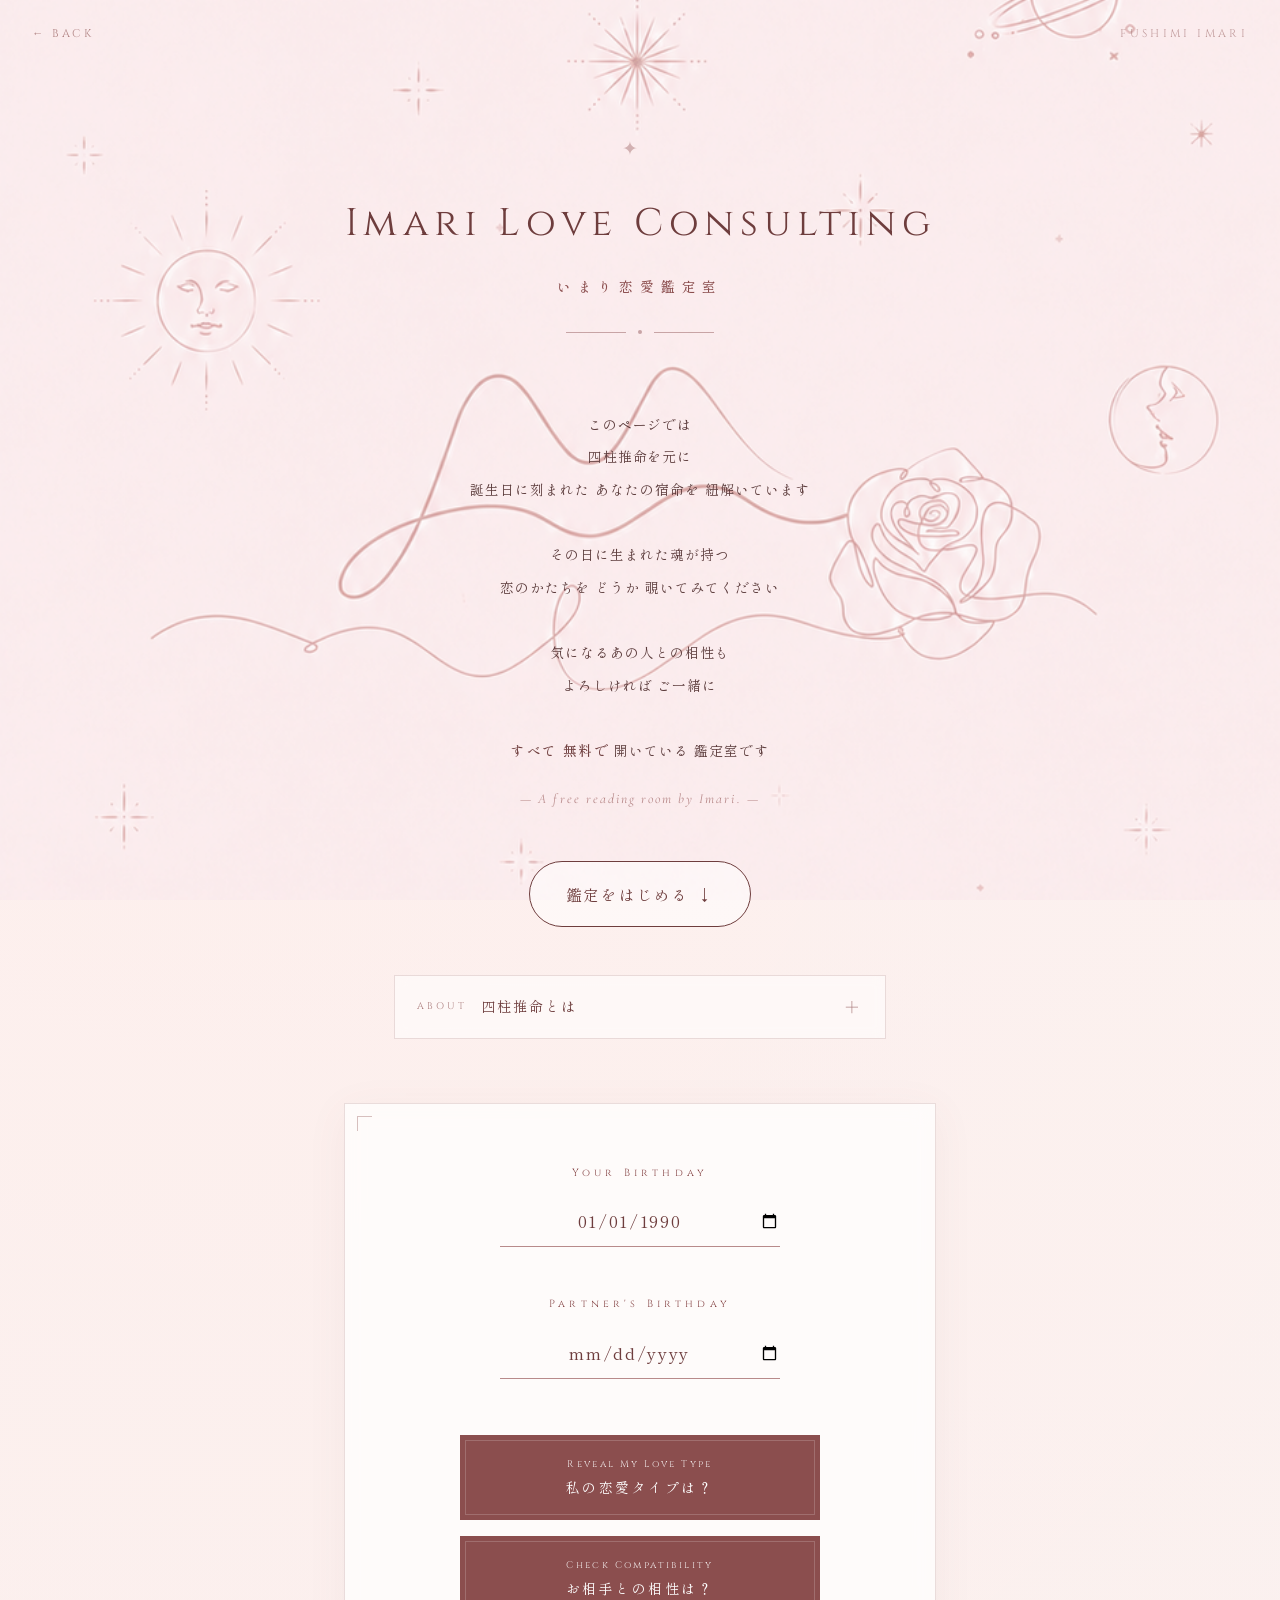
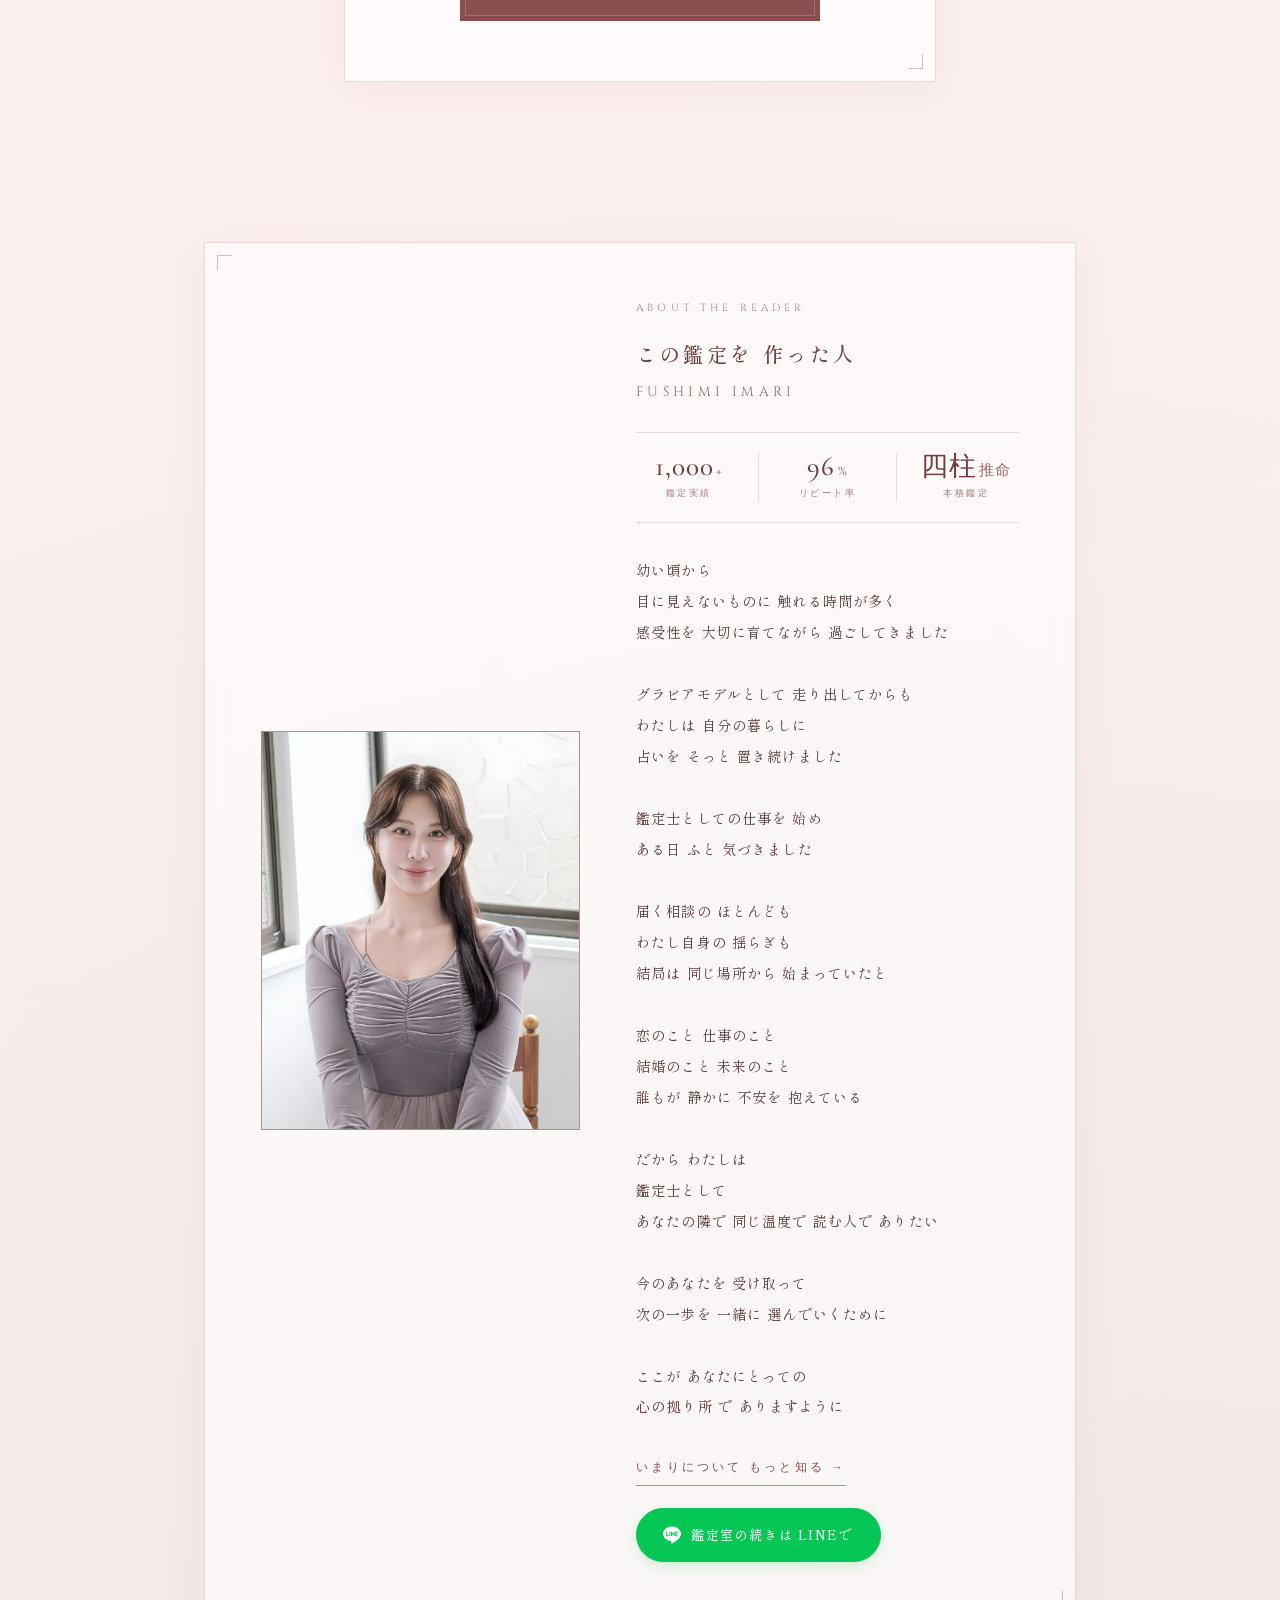
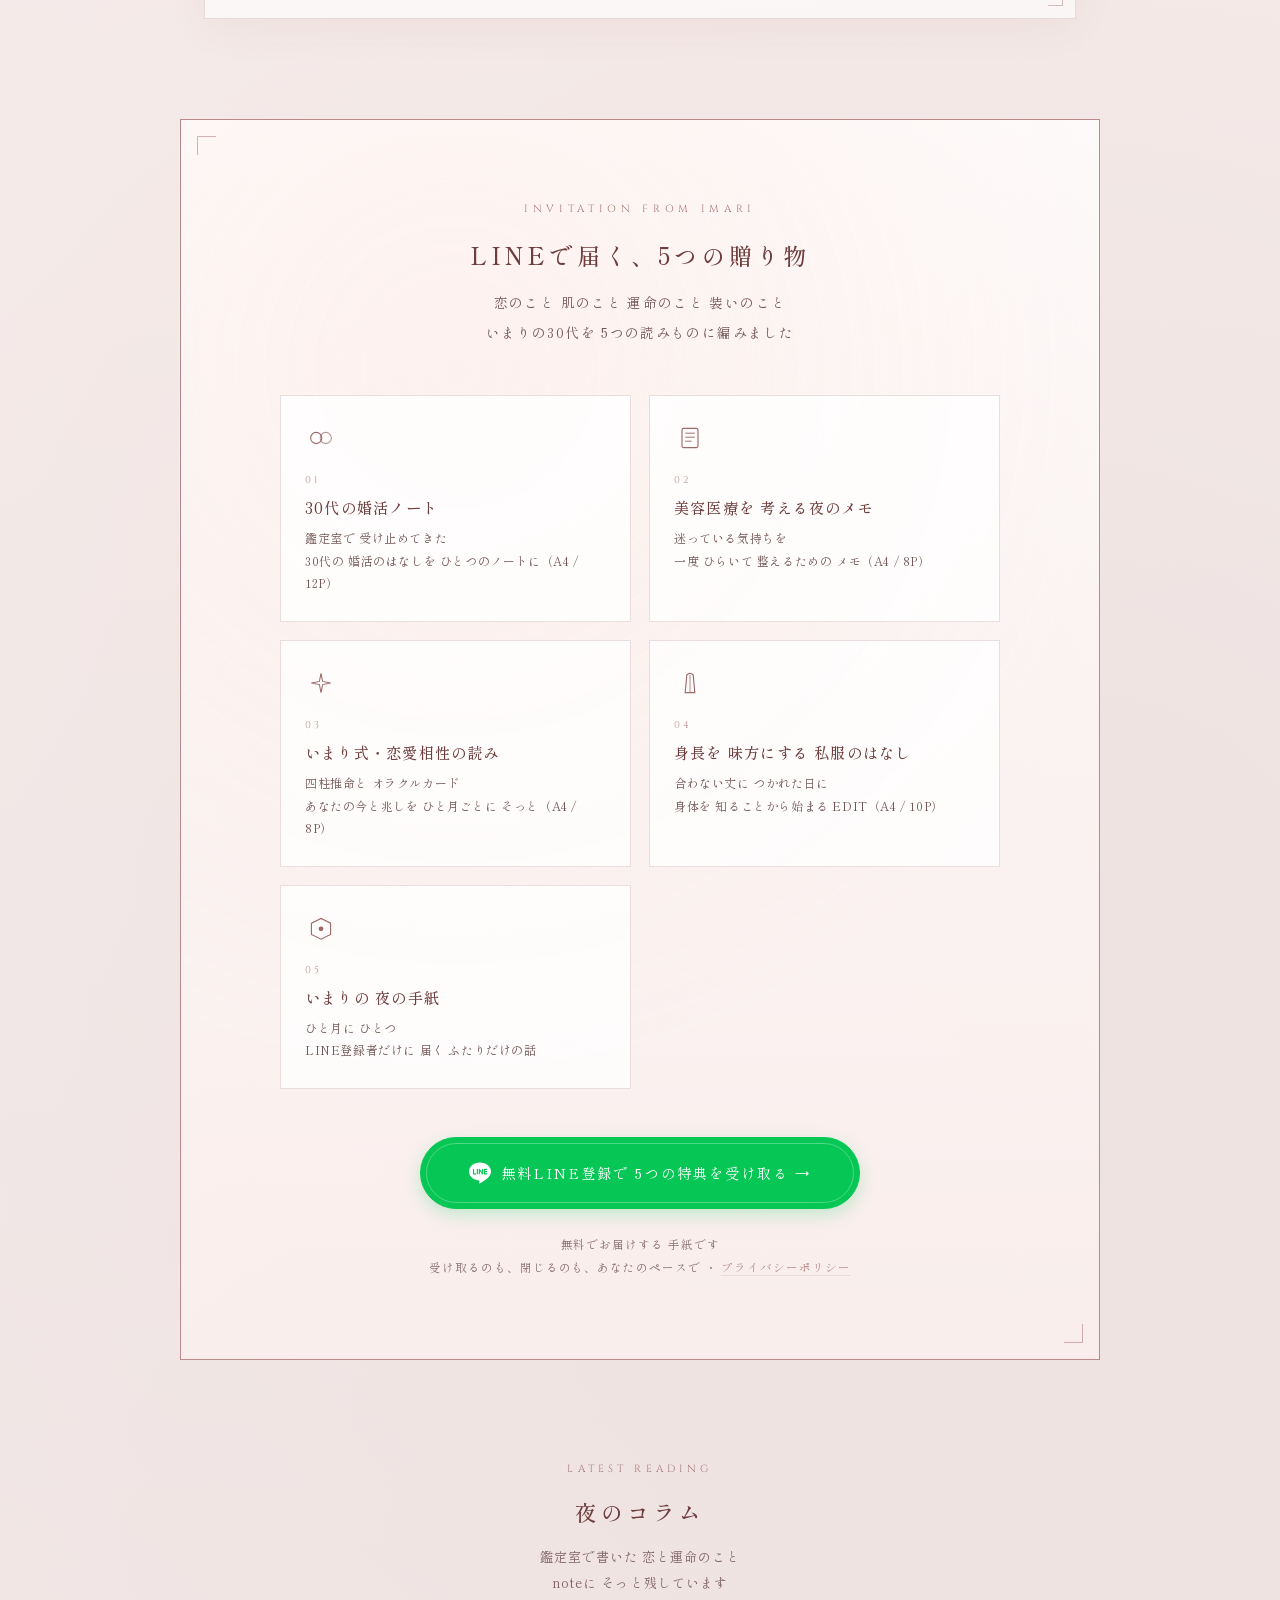
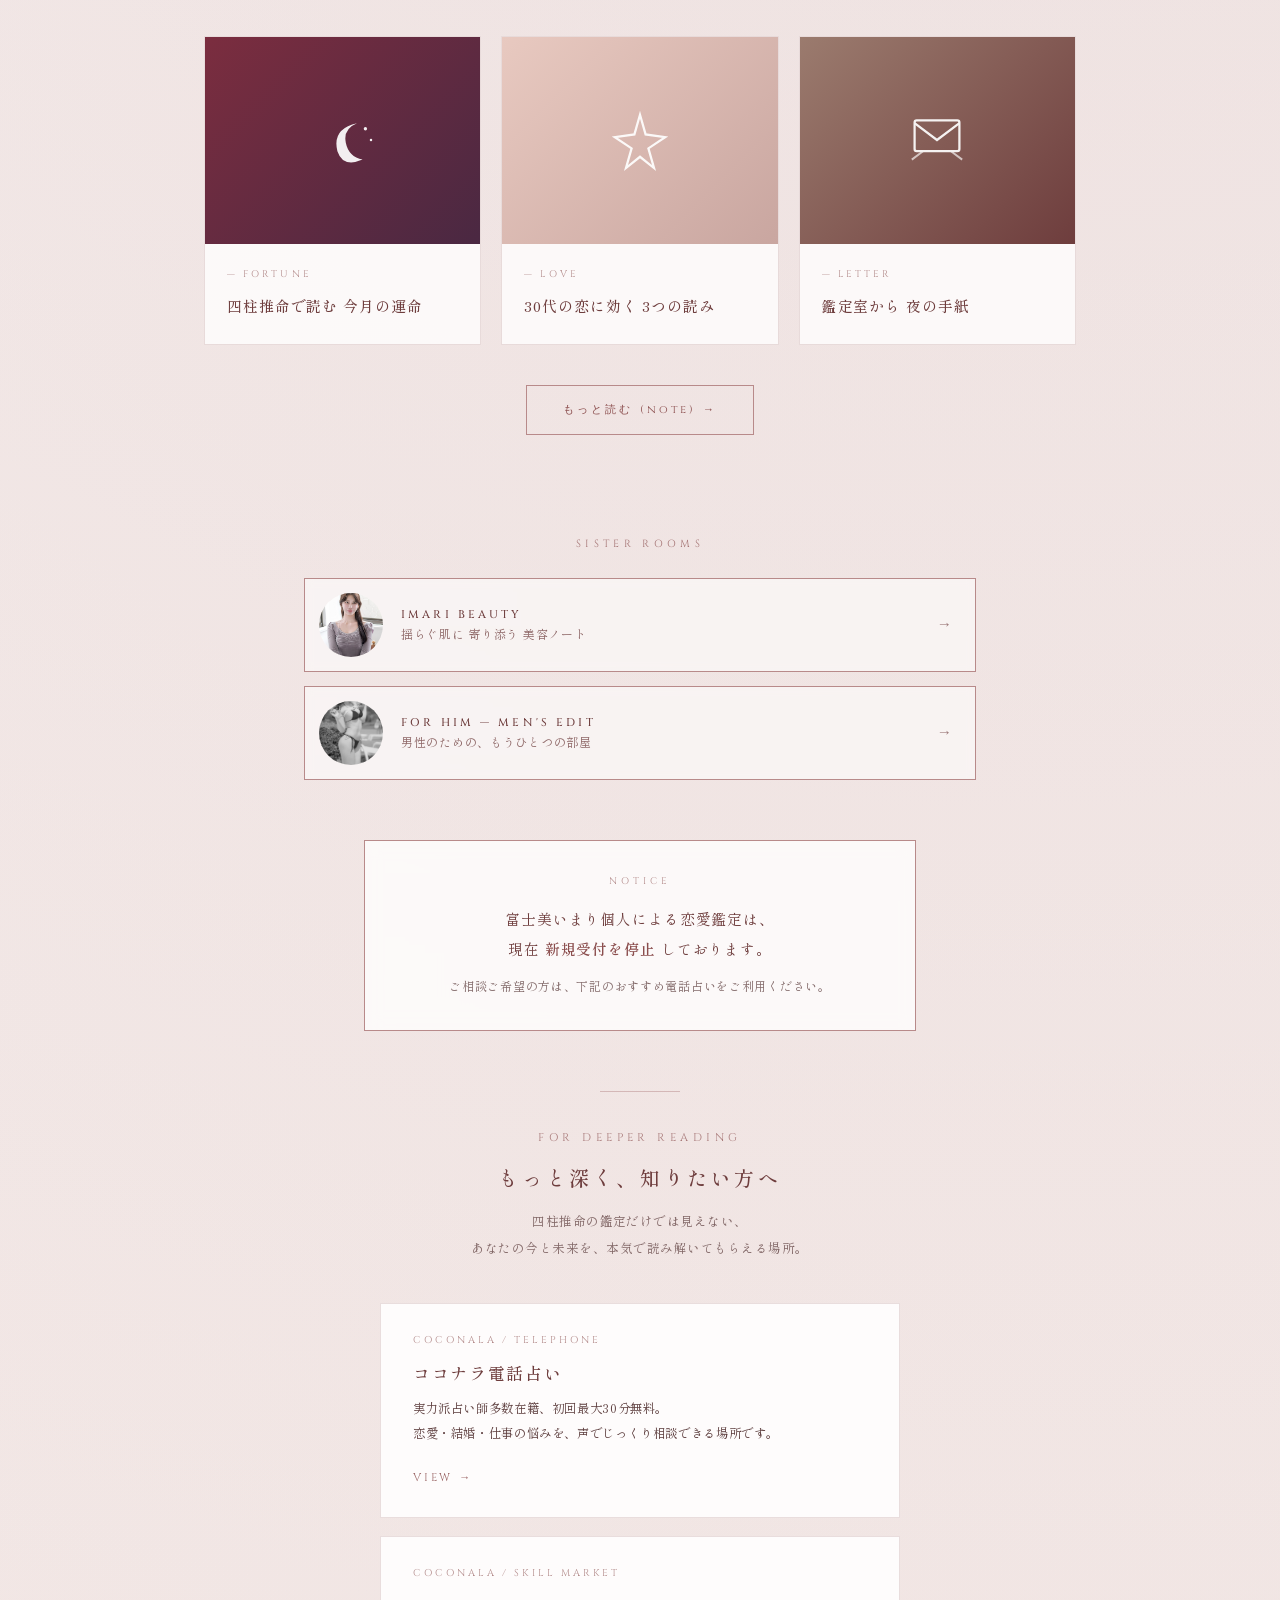
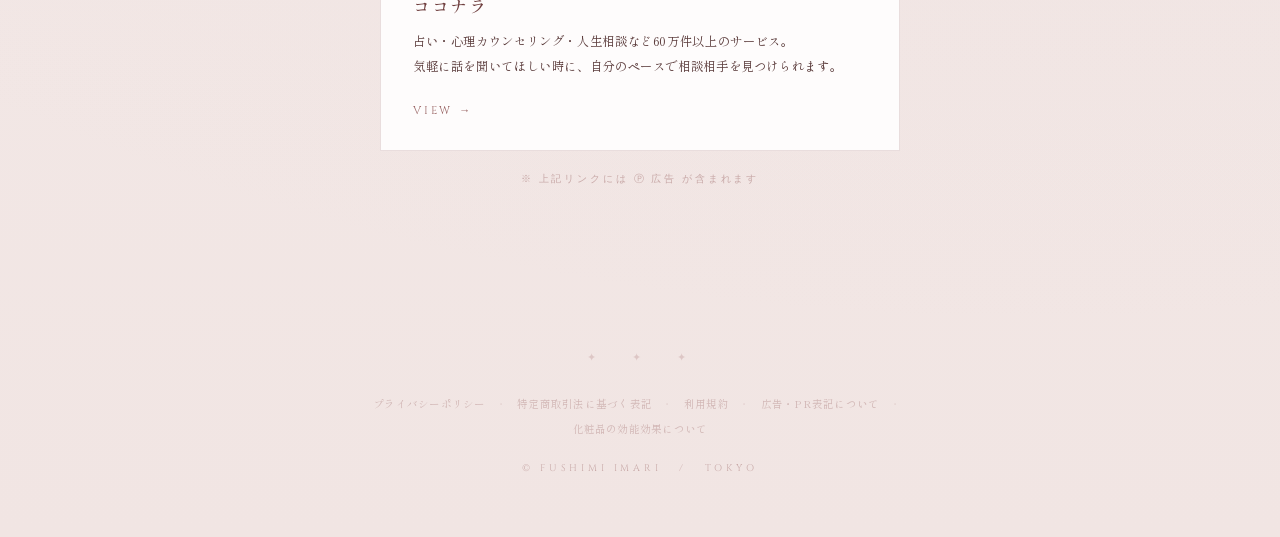
==== commit 43f87225: "サイト客観レビュー優先順位修正 - Official: HEROキャッチ「心と身体と 毎日のリズムを 作る」へ変更 - Official: HEROサブ「揺らぐ日々に」へ短縮、CTA 4→2本に削減 " ====
--- a/Fortune/index.html
+++ b/Fortune/index.html
@@ -185,6 +185,25 @@
             color: var(--text-bordeaux-dark);
             letter-spacing: 0.12em;
         }
+        .intro-cta {
+            display: inline-block;
+            margin-top: 32px;
+            padding: 14px 36px;
+            font-family: 'Shippori Mincho', serif;
+            font-size: 0.95rem;
+            letter-spacing: 0.18em;
+            color: var(--text-bordeaux-dark);
+            border: 1px solid var(--text-bordeaux-dark);
+            border-radius: 999px;
+            text-decoration: none;
+            background: rgba(255,255,255,0.5);
+            transition: all 0.3s ease;
+        }
+        .intro-cta:hover {
+            background: var(--text-bordeaux-dark);
+            color: #fff;
+            transform: translateY(-2px);
+        }
 
         /* === 四柱推命についての折りたたみ === */
         .fortune-explain-wrap {
@@ -1478,7 +1497,7 @@
         <span class="nav-title">FUSHIMI IMARI</span>
     </nav>
 
-    <header class="reveal">
+    <header>
         <h1>Imari Love Consulting</h1>
         <span class="jp-title">いまり恋愛鑑定室</span>
         <div class="ornament">
@@ -1503,6 +1522,7 @@
             <strong>すべて 無料で</strong> 開いている 鑑定室です
             <span class="en">— A free reading room by Imari. —</span>
         </p>
+        <a href="#fortune-form" class="intro-cta">鑑定をはじめる ↓</a>
     </div>
 
     <!-- ===== 四柱推命について（折りたたみ） ===== -->
@@ -1535,7 +1555,7 @@
       </details>
     </div>
 
-    <div class="container reveal">
+    <div class="container reveal" id="fortune-form">
         <div class="main-card">
             <div class="input-group">
                 <span class="label-en">Your Birthday</span>
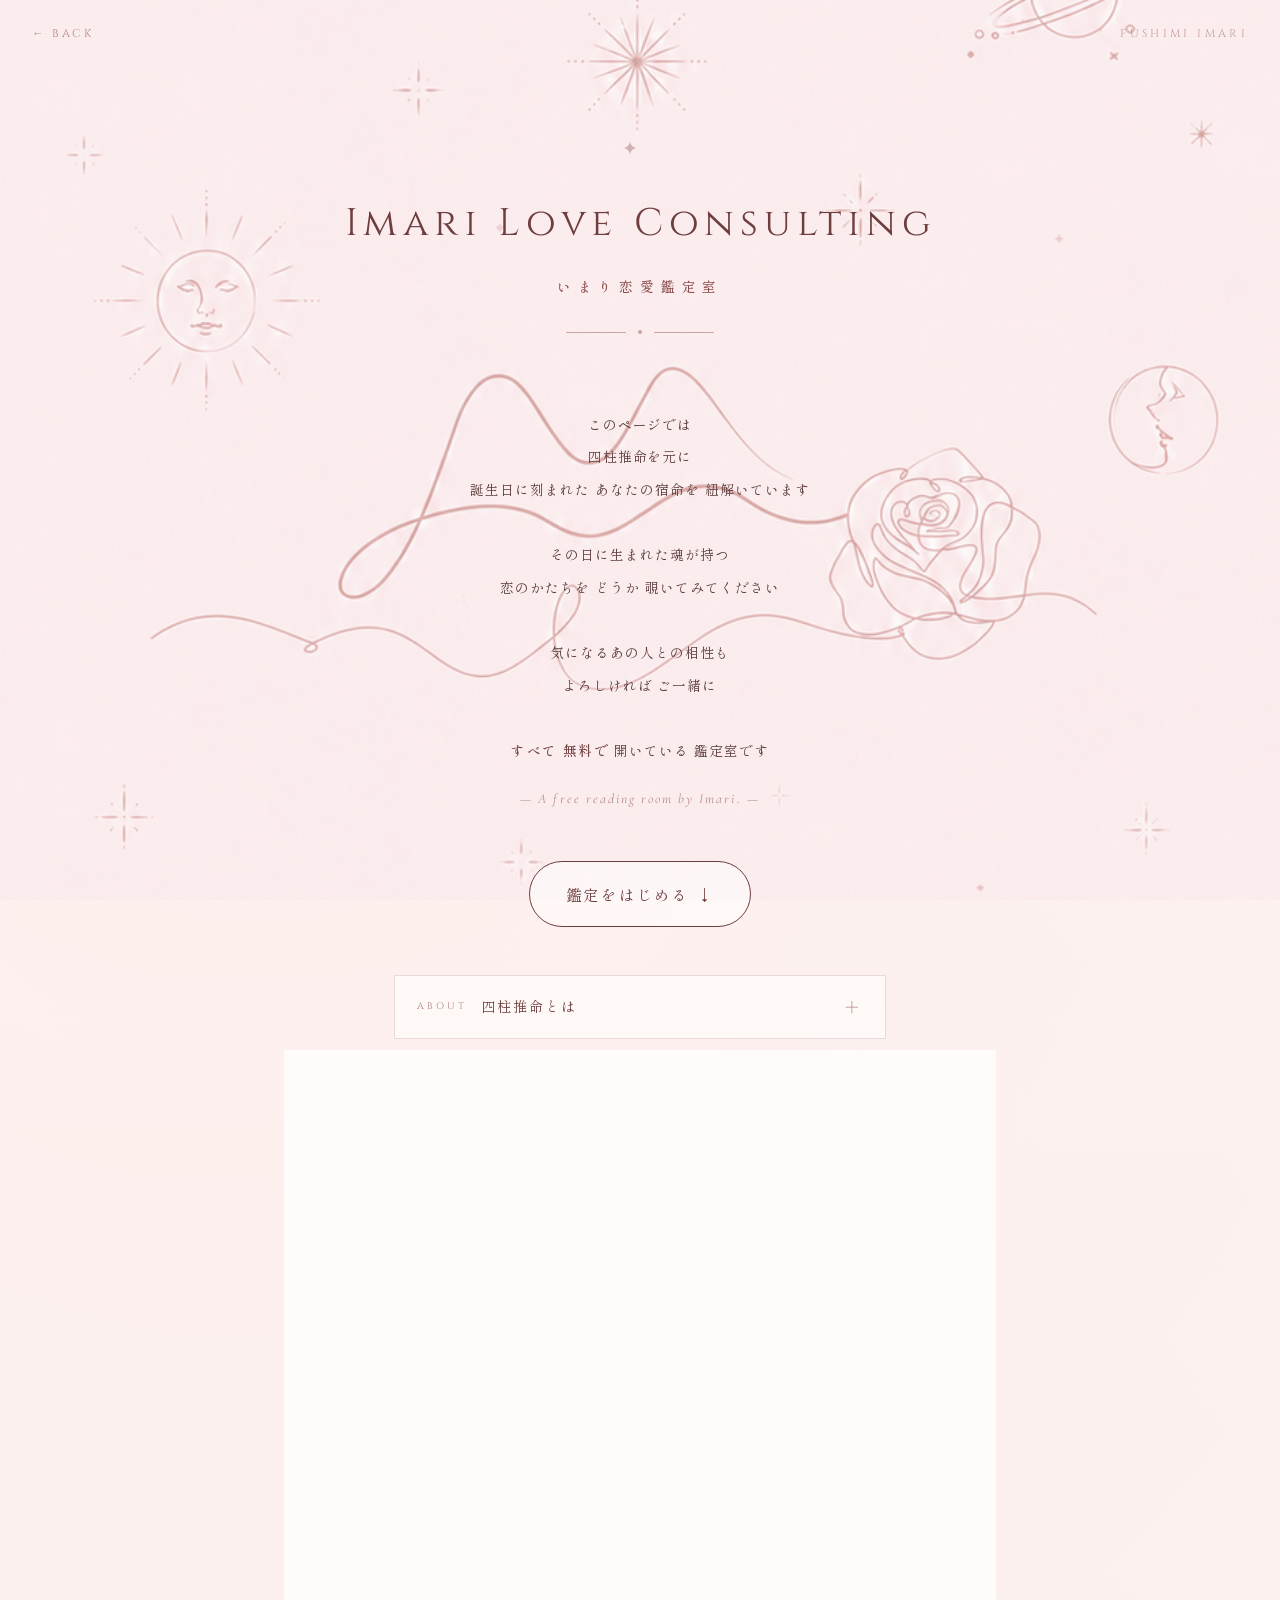
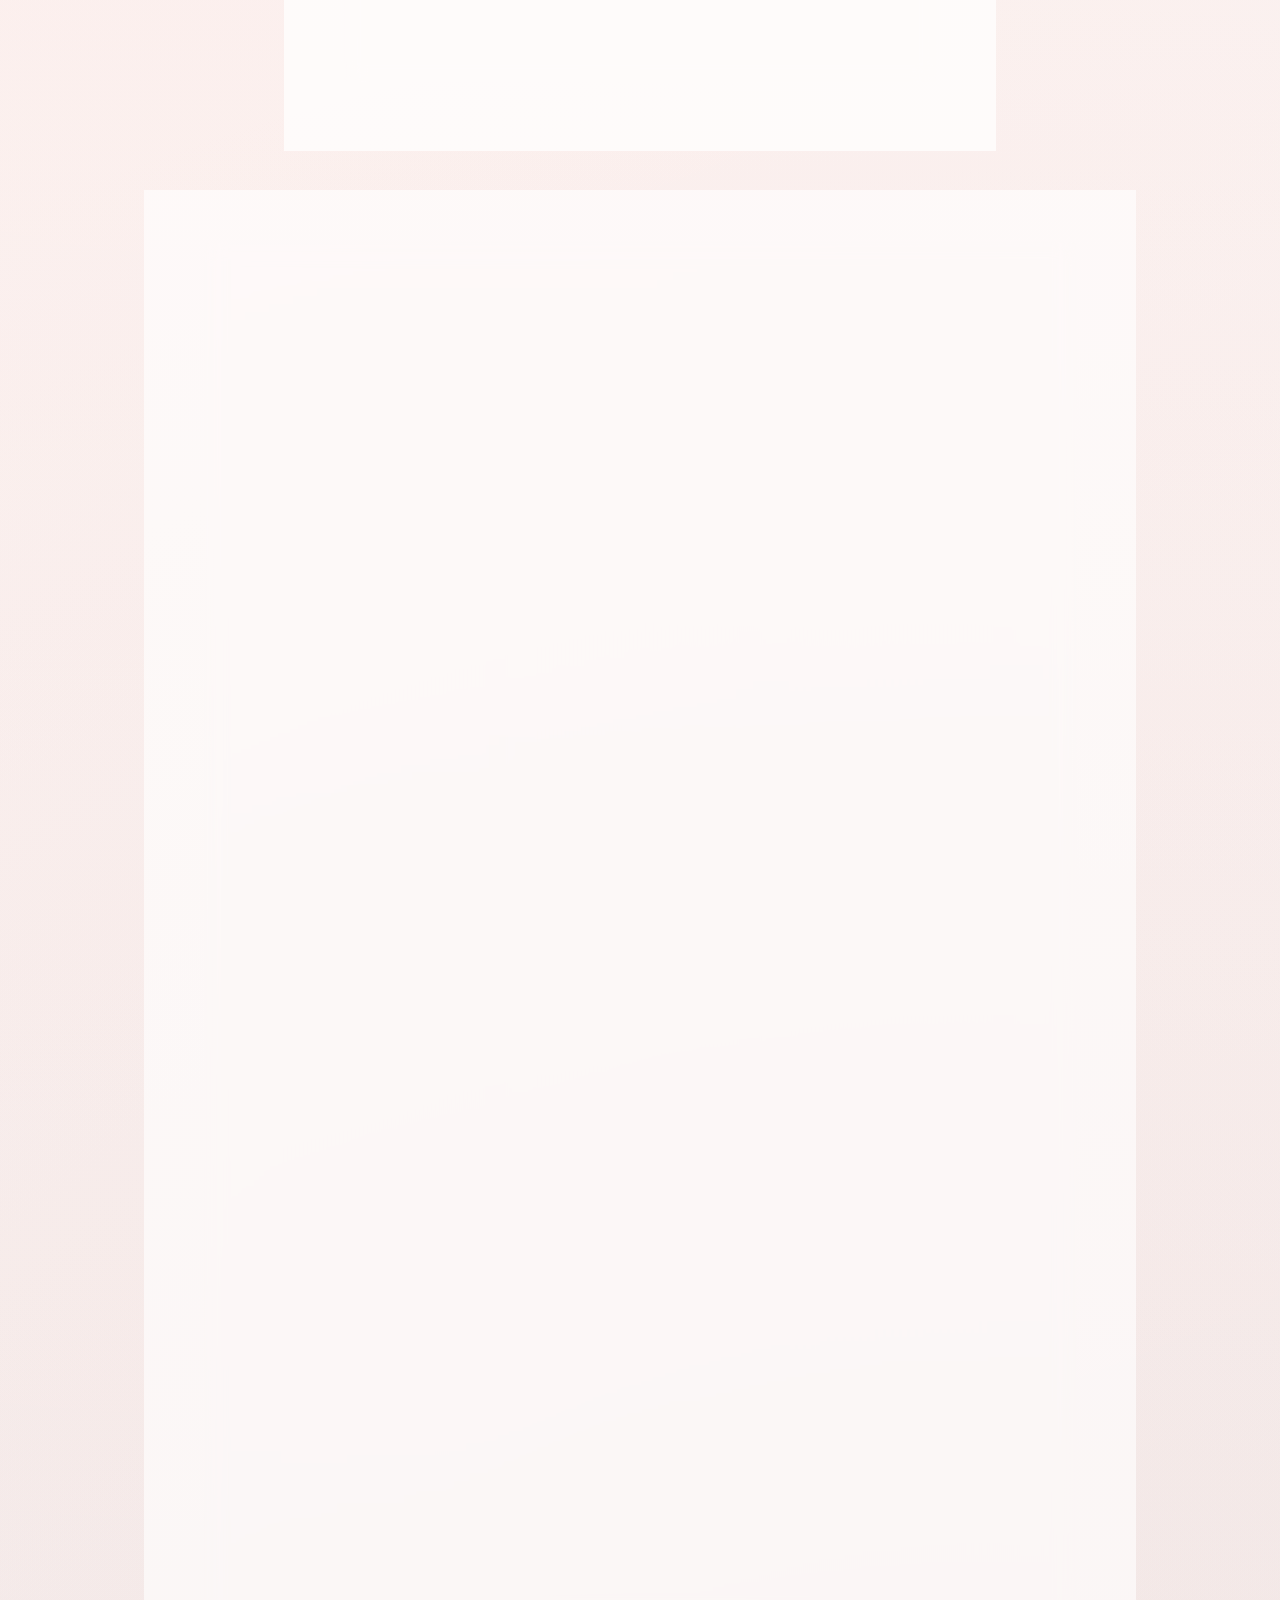
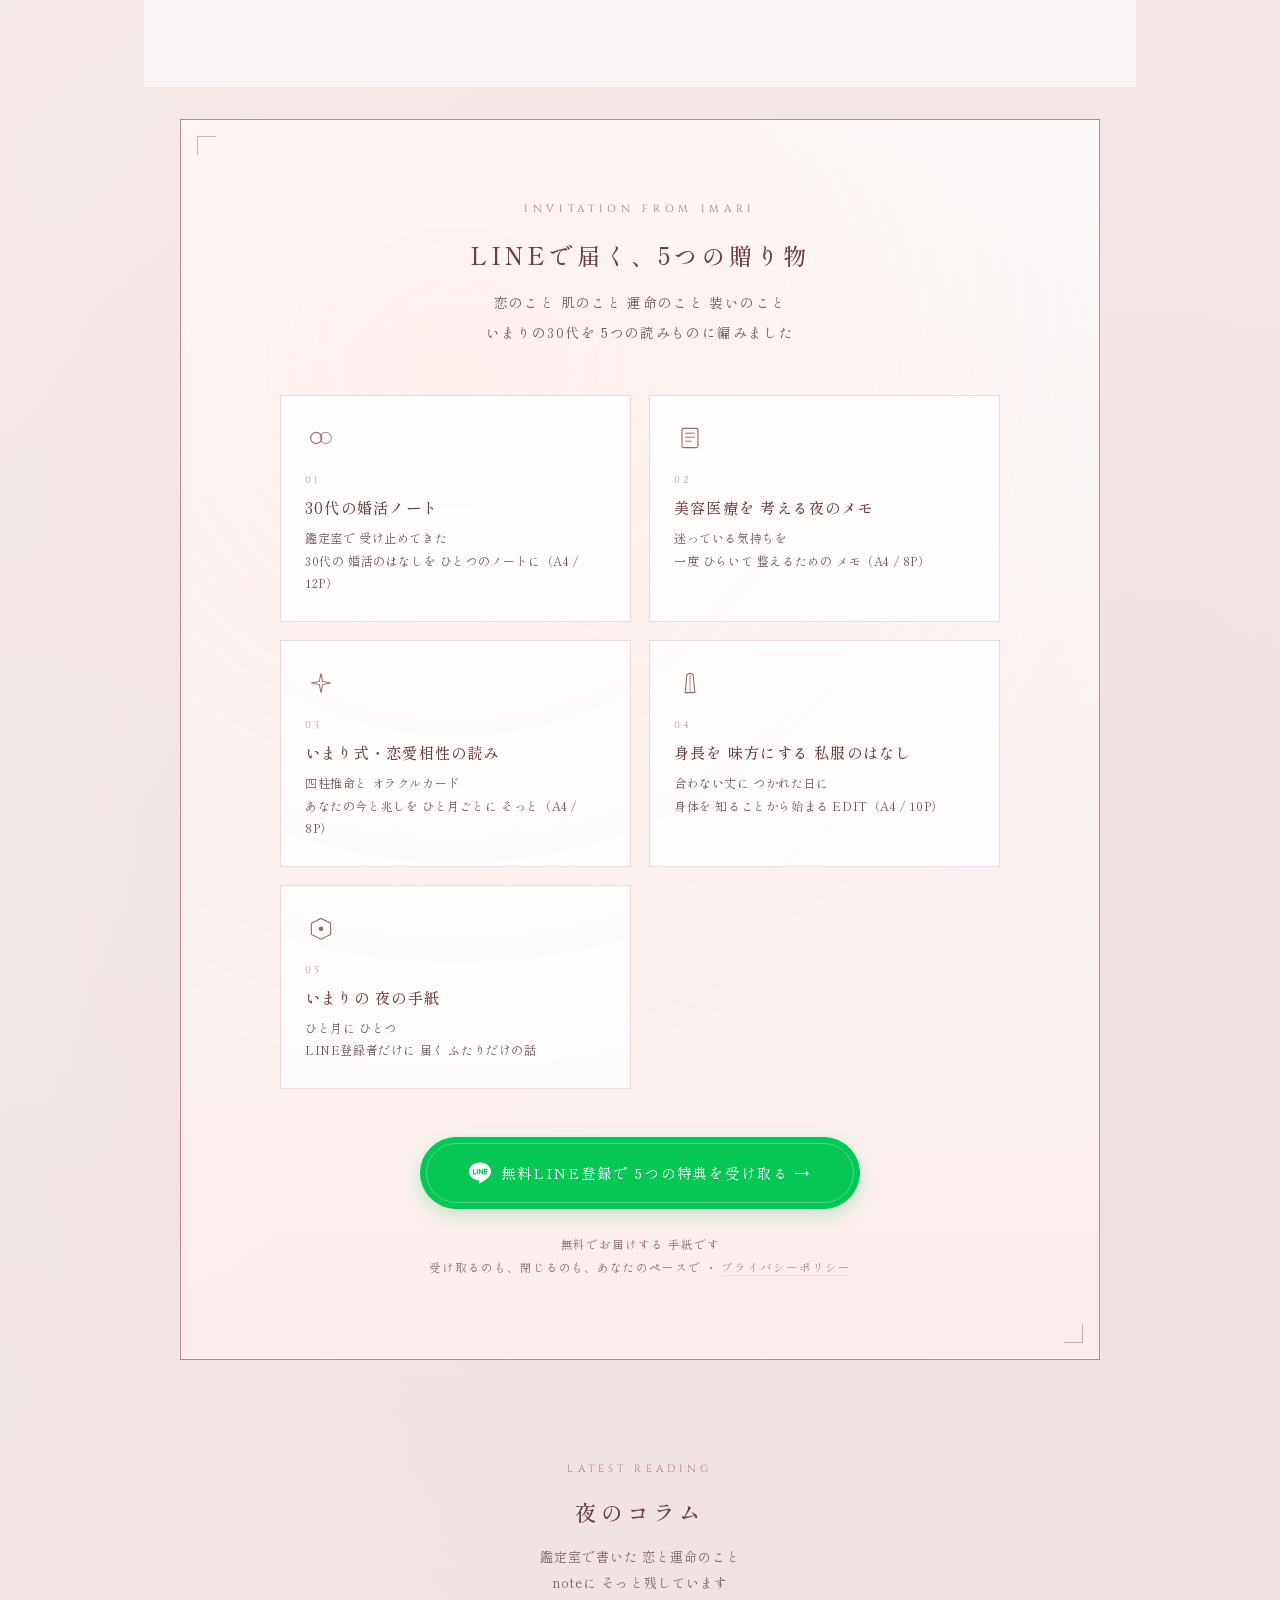
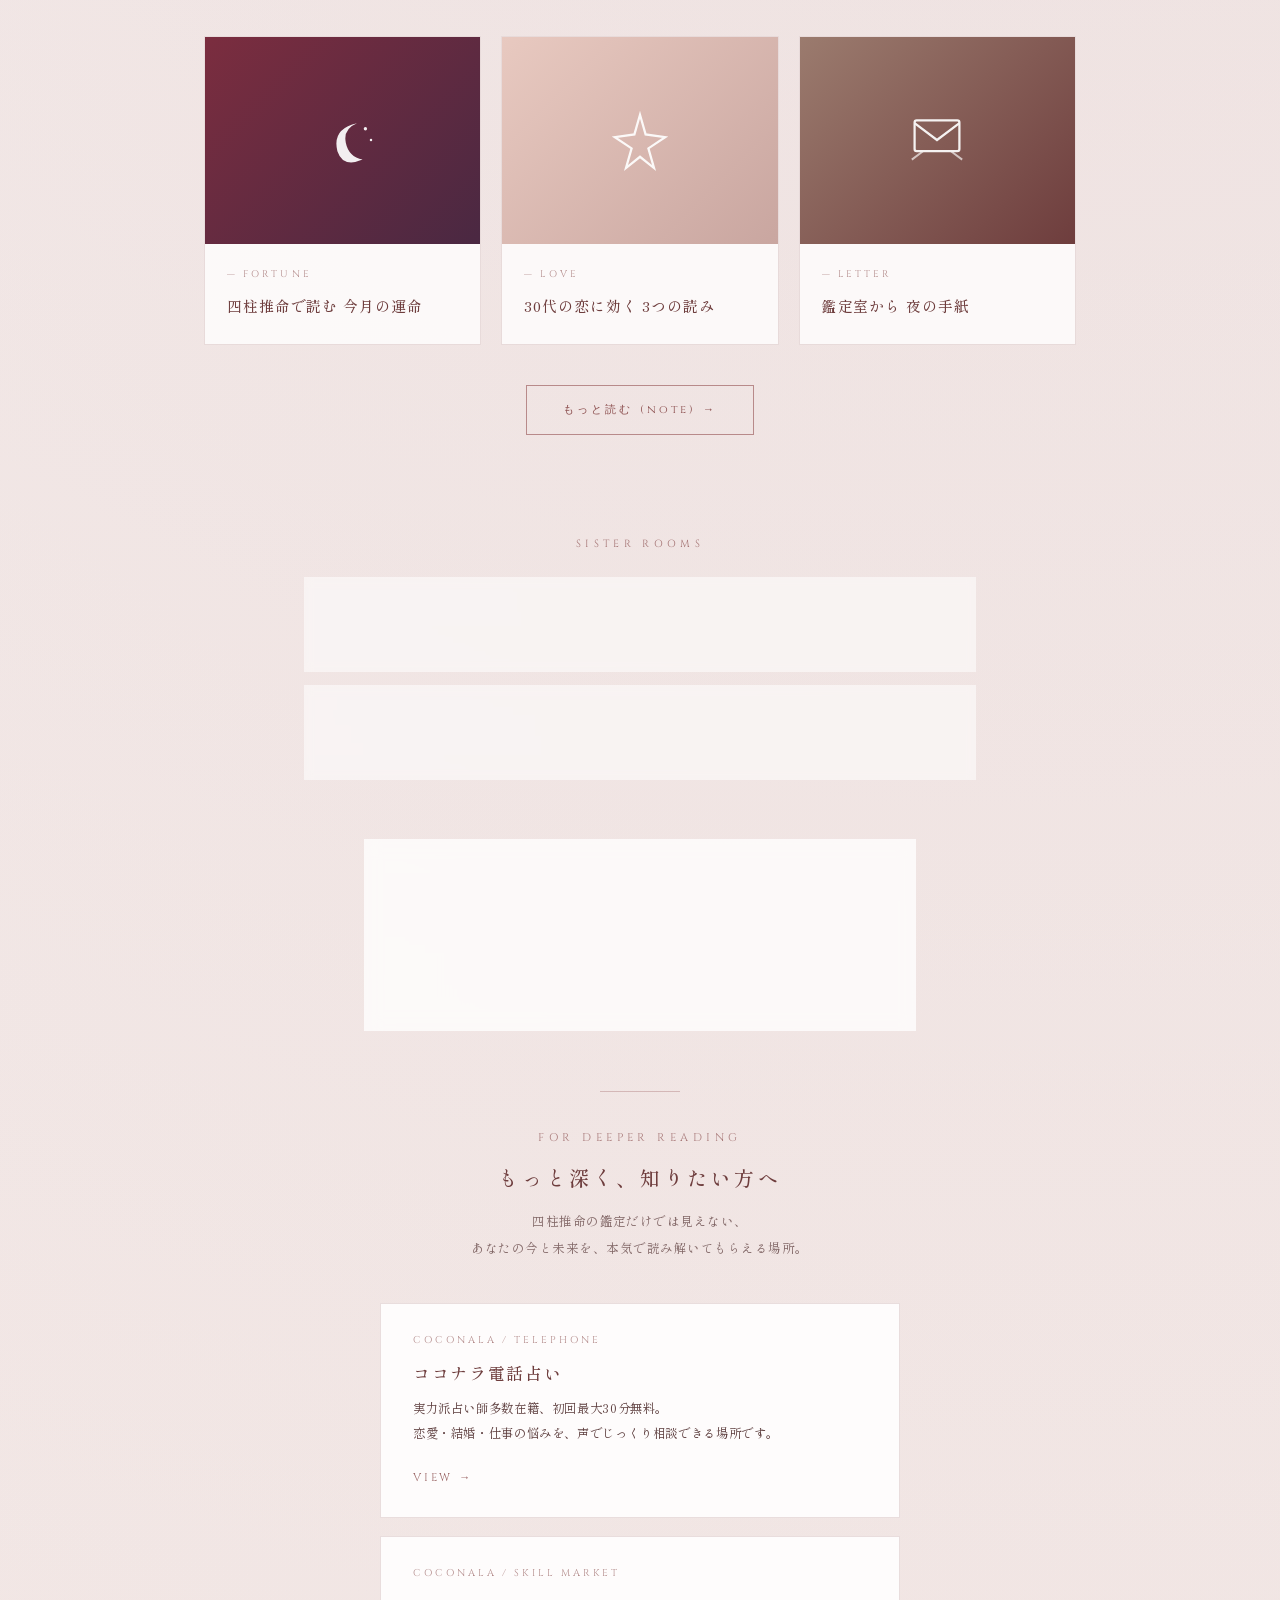
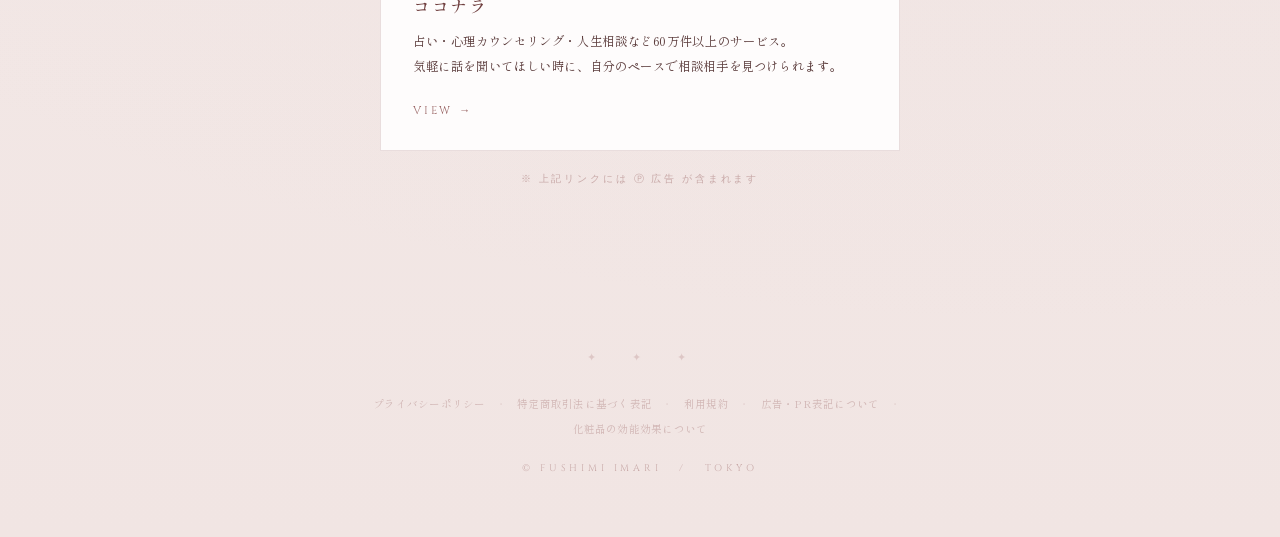
==== commit e03b828d: "note最新3記事を個別URLへ反映(Official/Fortune) / ミラブル撤去(LP CSS残骸＋仮画像削除)" ====
--- a/Fortune/index.html
+++ b/Fortune/index.html
@@ -1761,7 +1761,7 @@
         noteに そっと残しています
       </p>
       <div class="fortune-note-grid">
-        <a href="https://note.com/fushimi_imari_" target="_blank" rel="noopener" class="fortune-note-card">
+        <a href="https://note.com/fushimi_imari_/n/nef9de65ec550" target="_blank" rel="noopener" class="fortune-note-card">
           <div class="fortune-note-thumb" style="background:linear-gradient(135deg,#7B2D3F,#4A2842);">
             <svg style="position:absolute;top:50%;left:50%;transform:translate(-50%,-50%);width:84px;height:84px;opacity:0.92;color:#fff;" viewBox="0 0 60 60" xmlns="http://www.w3.org/2000/svg" aria-hidden="true"><path d="M40 18 Q22 22 26 38 Q30 50 44 44 Q34 42 32 32 Q30 22 40 18 Z" fill="currentColor"/><circle cx="46" cy="22" r="1.2" fill="currentColor"/><circle cx="50" cy="30" r="0.9" fill="currentColor"/></svg>
           </div>
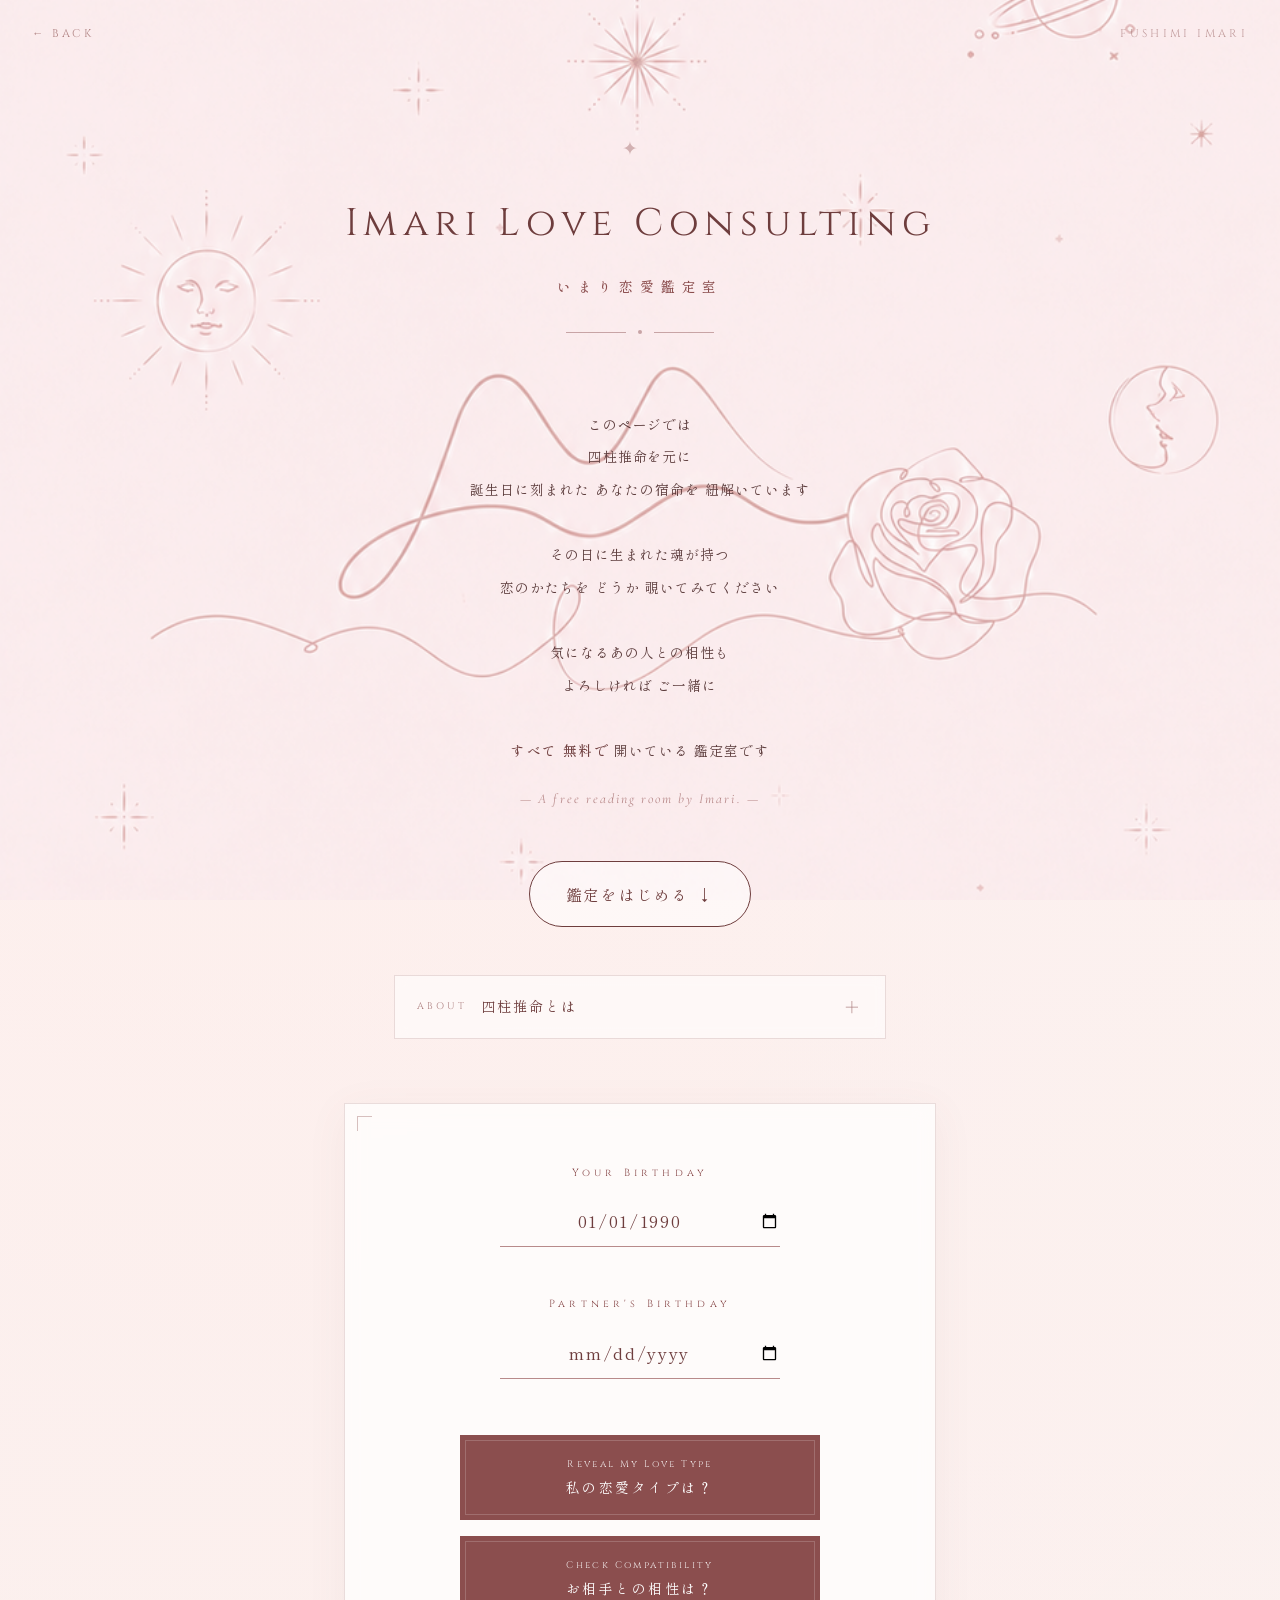
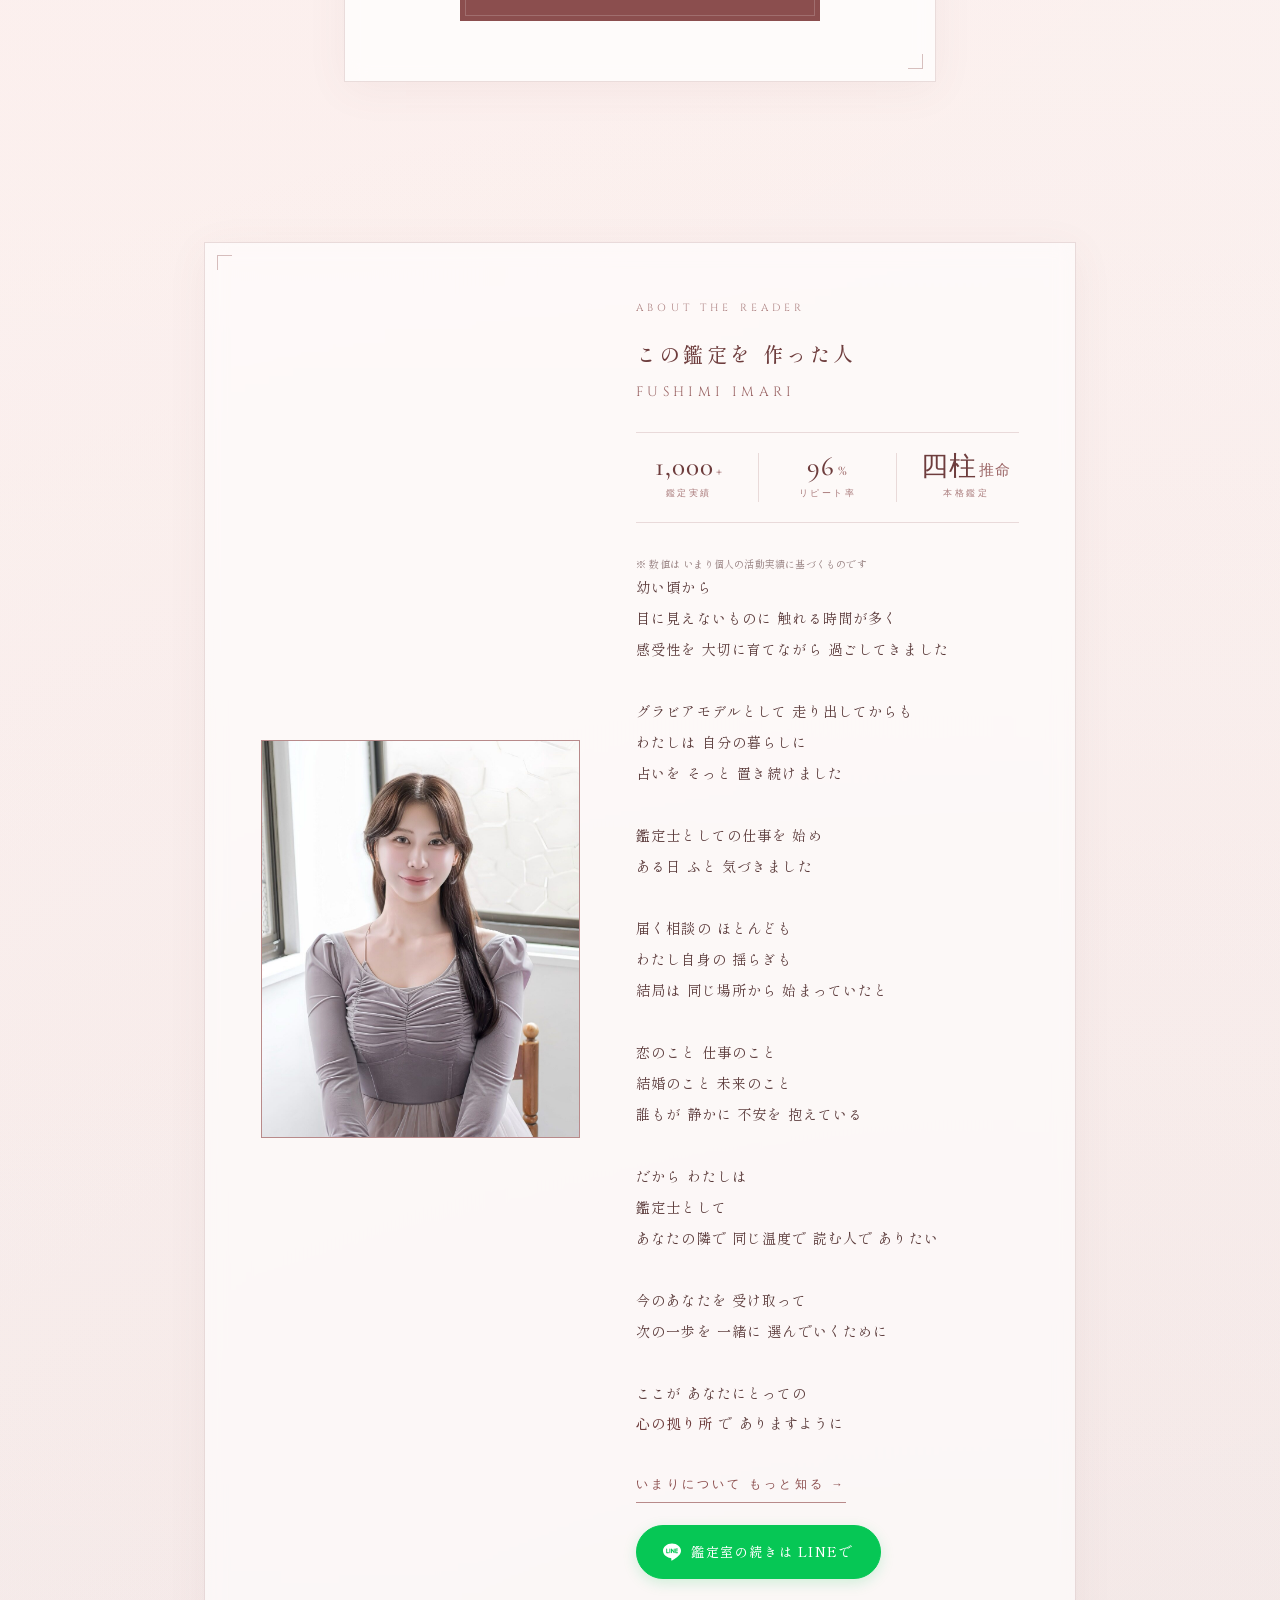
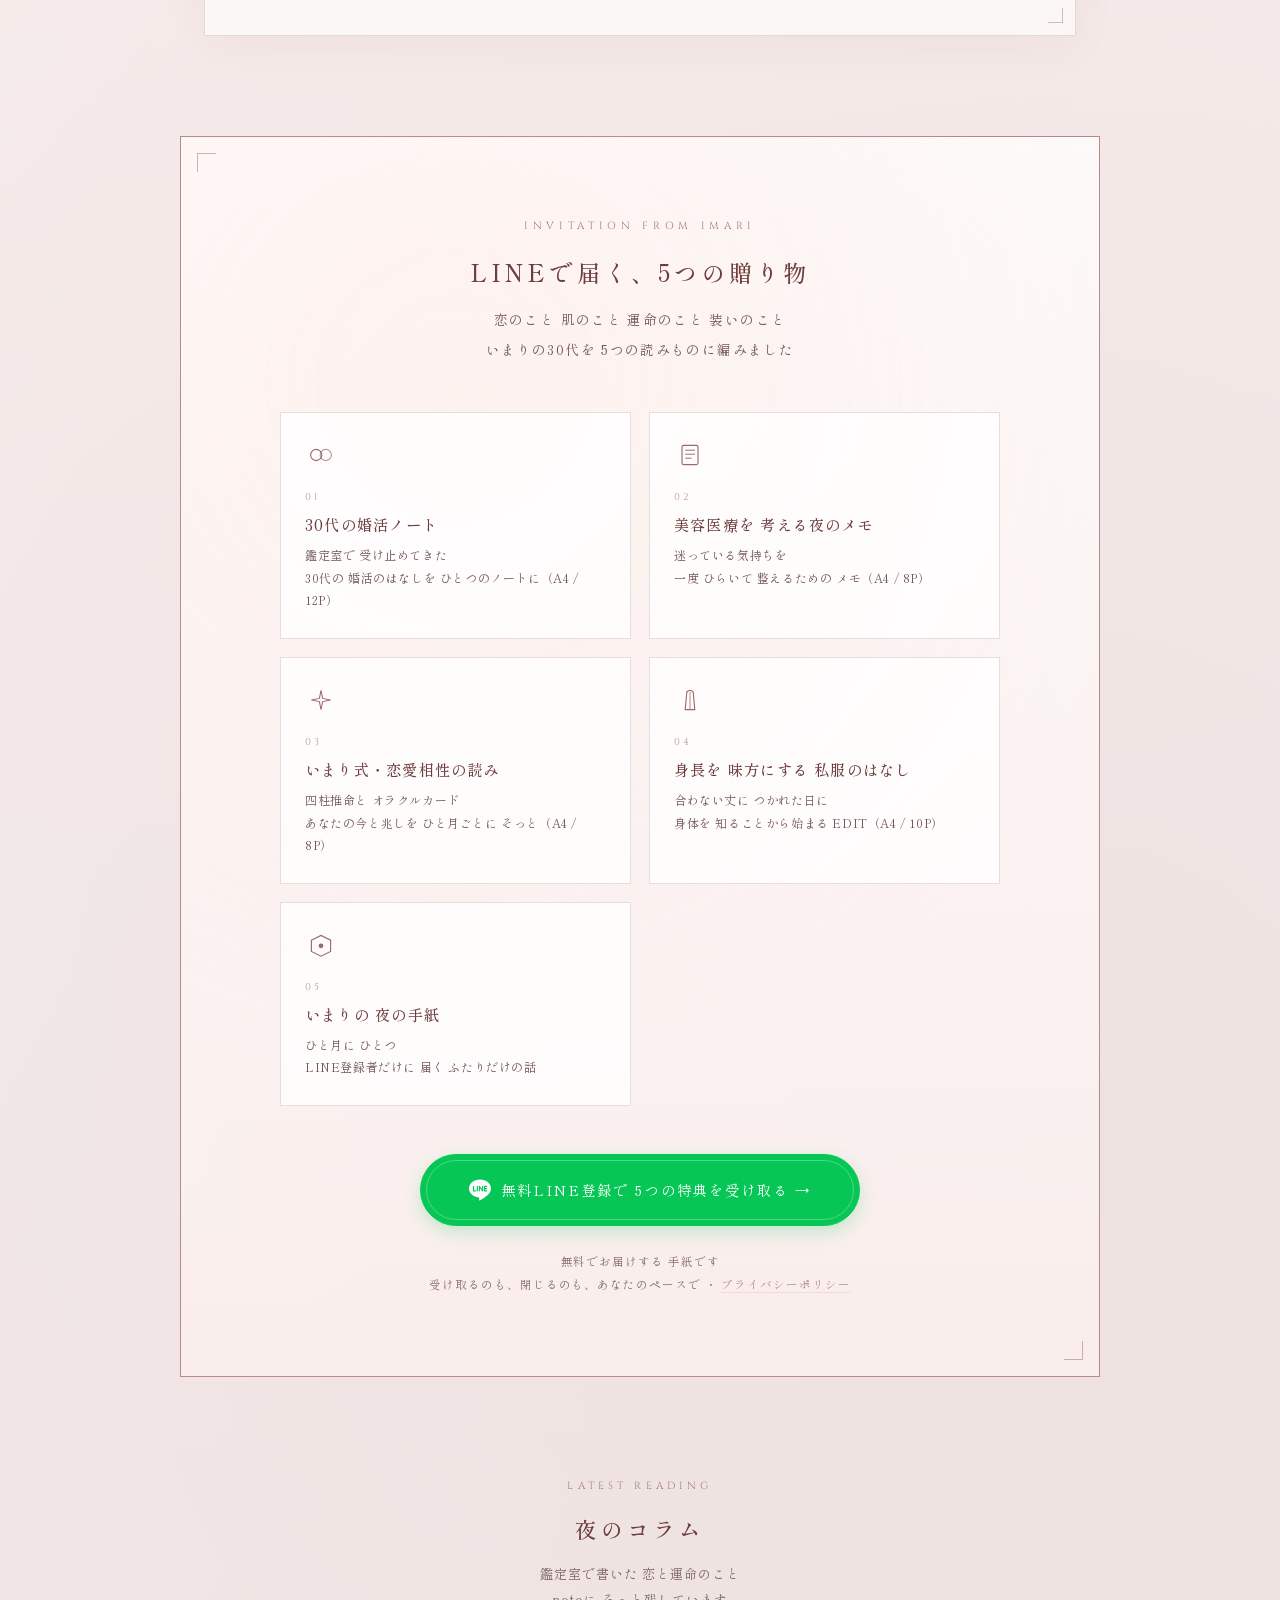
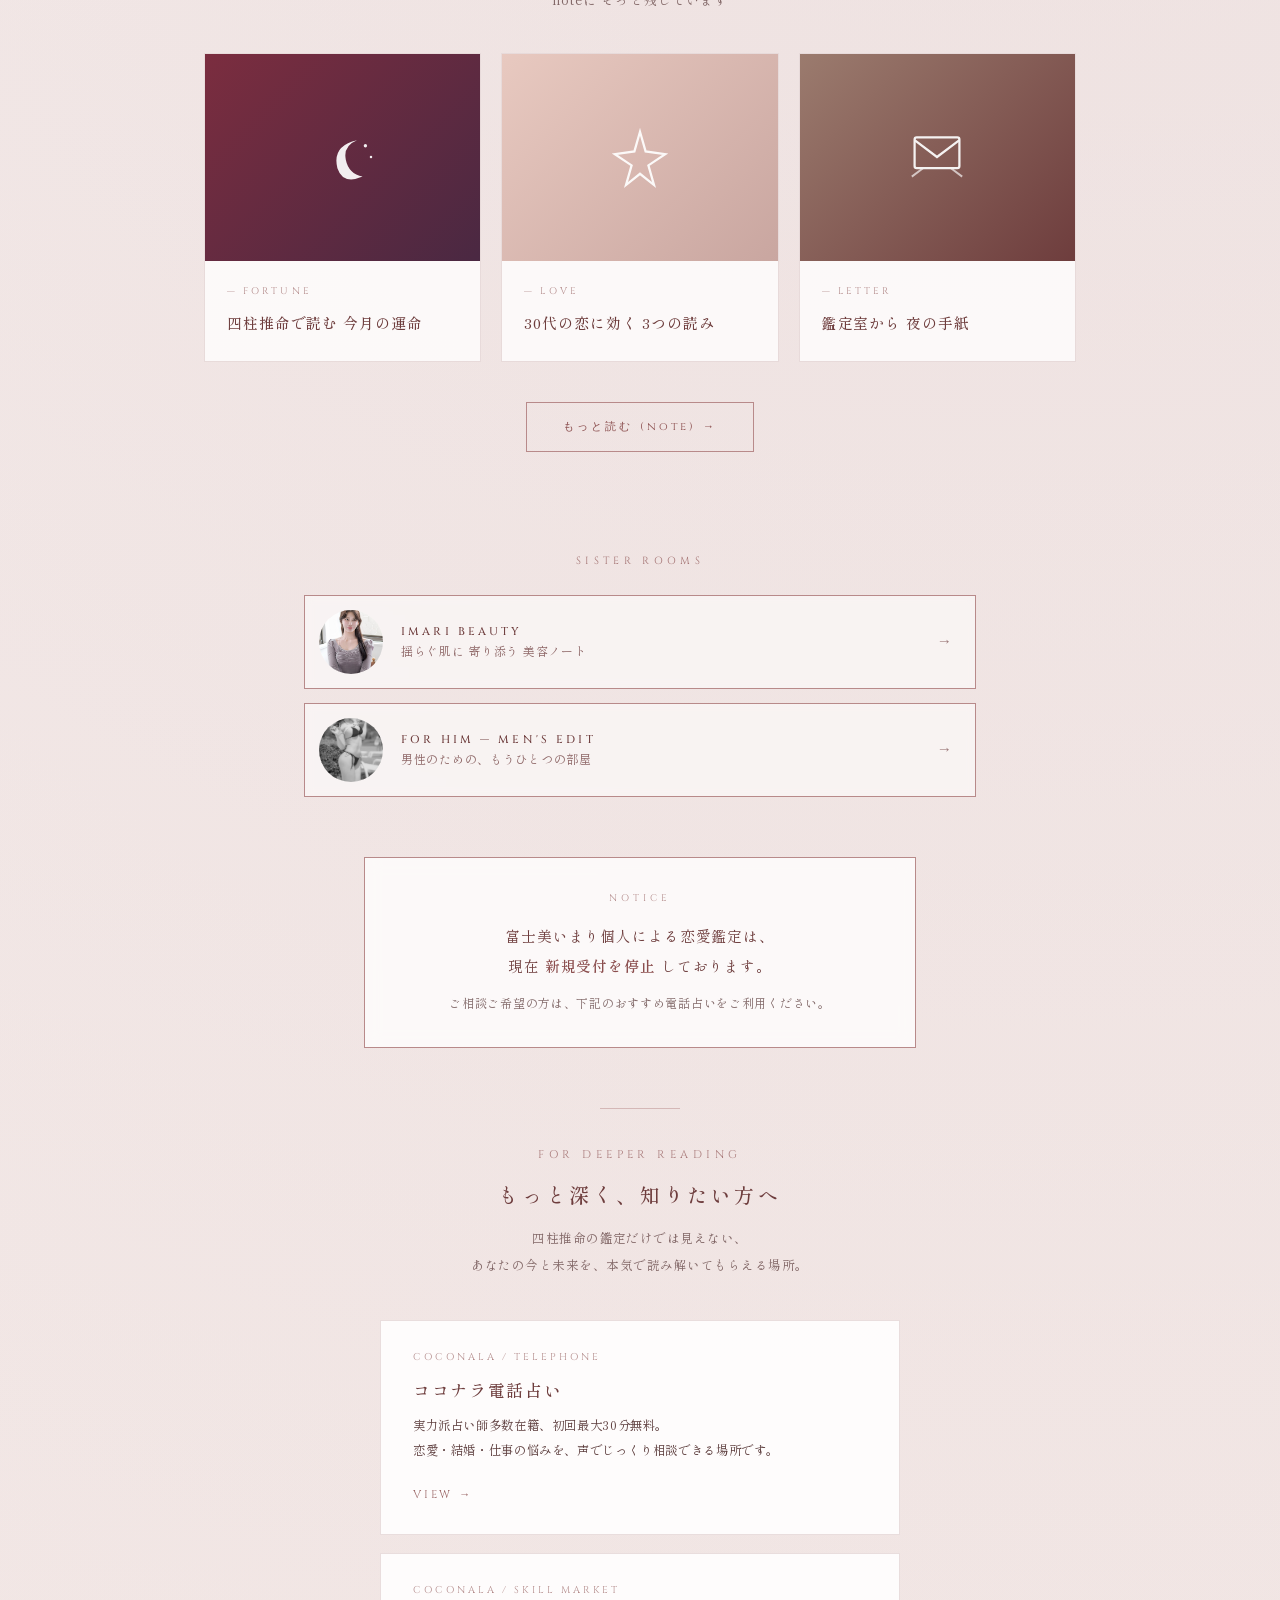
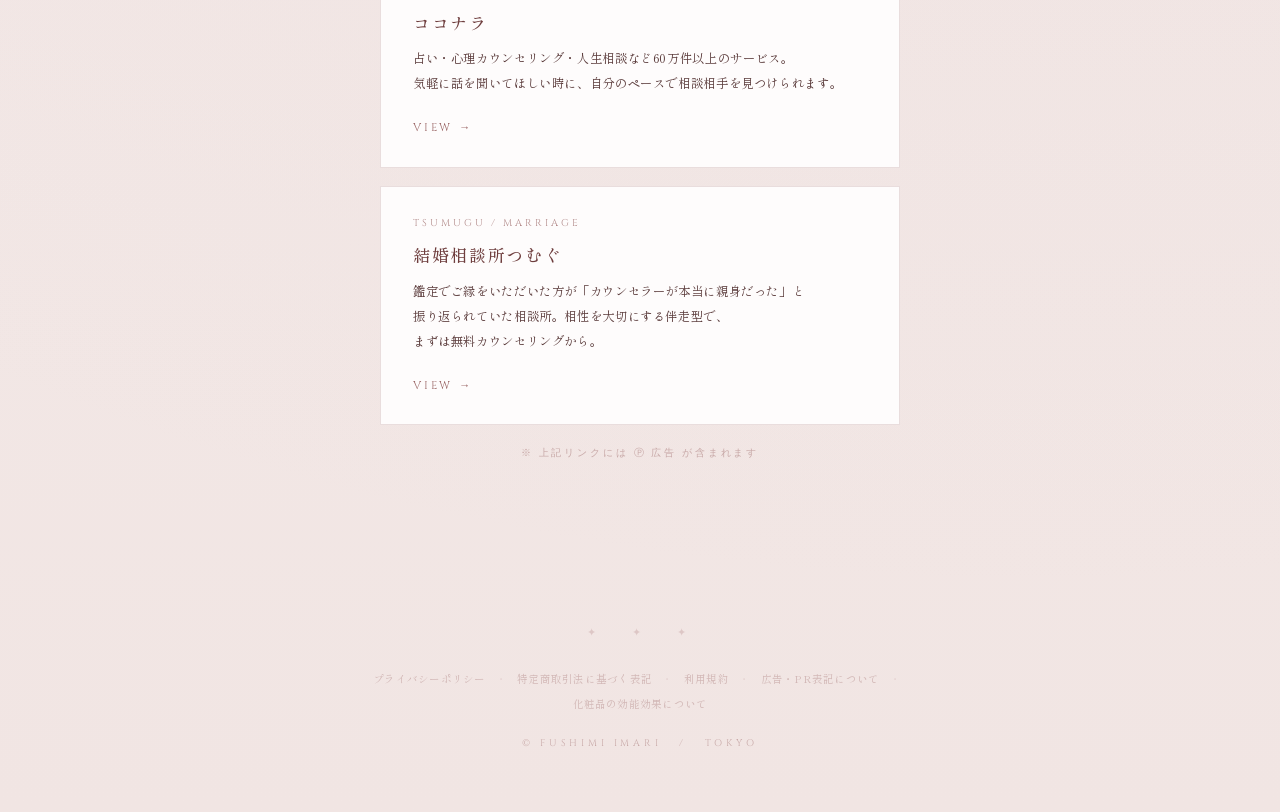
==== commit 03702075: "収益動線レビュー修正: LP LINE誘導 / つむぐ深部設置 / ココナラ実リンク化 / 景表法注記 / favicon親参照解消 - LP: プロフィール直後にLINE誘導セクション追加（LTV動" ====
--- a/Fortune/index.html
+++ b/Fortune/index.html
@@ -1490,6 +1490,23 @@
             }
         }
     </style>
+<!-- ===== imari_track: クリック計測（GA4イベント / 既存リンク無改変） ===== -->
+<script>
+document.addEventListener('click', function(e){
+  var a = e.target.closest('a[href]');
+  if(!a || typeof gtag!=='function') return;
+  var h = a.href || '';
+  var txt = (a.innerText||'').trim().slice(0,60);
+  if(/px\.a8\.net|valuecommerce|room\.rakuten|amzn\.|amazon\./.test(h)){
+    var net = /room\.rakuten/.test(h)?'rakuten' : /valuecommerce/.test(h)?'valuecommerce' : /px\.a8\.net/.test(h)?'a8' : (/amazon|amzn/.test(h)?'amazon':'other');
+    gtag('event','affiliate_click',{affiliate_network:net, link_url:h, link_text:txt, page_path:location.pathname});
+  } else if(/line\.me|lin\.ee/.test(h)){
+    gtag('event','line_register',{link_url:h, page_path:location.pathname});
+  } else if(/lit\.link/.test(h)){
+    gtag('event','litlink_click',{link_url:h, page_path:location.pathname});
+  }
+});
+</script>
 </head>
 <body>
     <nav class="nav-bar">
@@ -1626,6 +1643,7 @@
               <div class="fortune-about-stat-label">本格鑑定</div>
             </div>
           </div>
+          <p style="font-size:10px;line-height:1.7;opacity:0.6;margin:8px 0 0;letter-spacing:0.02em;">※ 数値は いまり個人の活動実績に基づくものです</p>
 
           <p class="fortune-about-desc">
             幼い頃から<br>
@@ -1861,14 +1879,25 @@
             </a>
             <img border="0" width="1" height="1" src="https://www18.a8.net/0.gif?a8mat=45BPUZ+BPIX2Q+2PEO+BYLJM" alt="" style="position:absolute;">
 
-            <!-- ココナラ会員募集（A8 16-0713 承認済み・要A8リンク発行） -->
-            <!-- TODO: A8管理画面で(16-0713)のリンクを発行し、href と img tag を実リンクに差替 -->
-            <a href="https://coconala.com/" target="_blank" rel="nofollow noopener" class="banner-card">
+            <!-- ココナラ会員募集（A8 16-0713・実リンク 2026-06-02差替） -->
+            <a href="https://px.a8.net/svt/ejp?a8mat=45BPUZ+BPIX2Q+2PEO+C3YG1" target="_blank" rel="nofollow noopener" class="banner-card">
                 <div class="banner-card-en">COCONALA / SKILL MARKET</div>
                 <h3 class="banner-card-name">ココナラ</h3>
                 <p class="banner-card-desc">
                     占い・心理カウンセリング・人生相談など60万件以上のサービス。<br>
                     気軽に話を聞いてほしい時に、自分のペースで相談相手を見つけられます。
+                </p>
+                <span class="banner-card-cta">VIEW →</span>
+            </a>
+            <img border="0" width="1" height="1" src="https://www18.a8.net/0.gif?a8mat=45BPUZ+BPIX2Q+2PEO+C3YG1" alt="" referrerpolicy="no-referrer" style="position:absolute;">
+
+            <!-- 結婚相談所つむぐ（afb 提携中・実リンク / 第三者紹介トーン・本気層のみ） -->
+            <a href="https://t.afi-b.com/visit.php?a=w16435v-v527448L&amp;p=a9799848" target="_blank" rel="nofollow noopener" class="banner-card">
+                <div class="banner-card-en">TSUMUGU / MARRIAGE</div>
+                <h3 class="banner-card-name">結婚相談所つむぐ</h3>
+                <p class="banner-card-desc">
+                    鑑定でご縁をいただいた方が「カウンセラーが本当に親身だった」と<br>
+                    振り返られていた相談所。相性を大切にする伴走型で、まずは無料カウンセリングから。
                 </p>
                 <span class="banner-card-cta">VIEW →</span>
             </a>
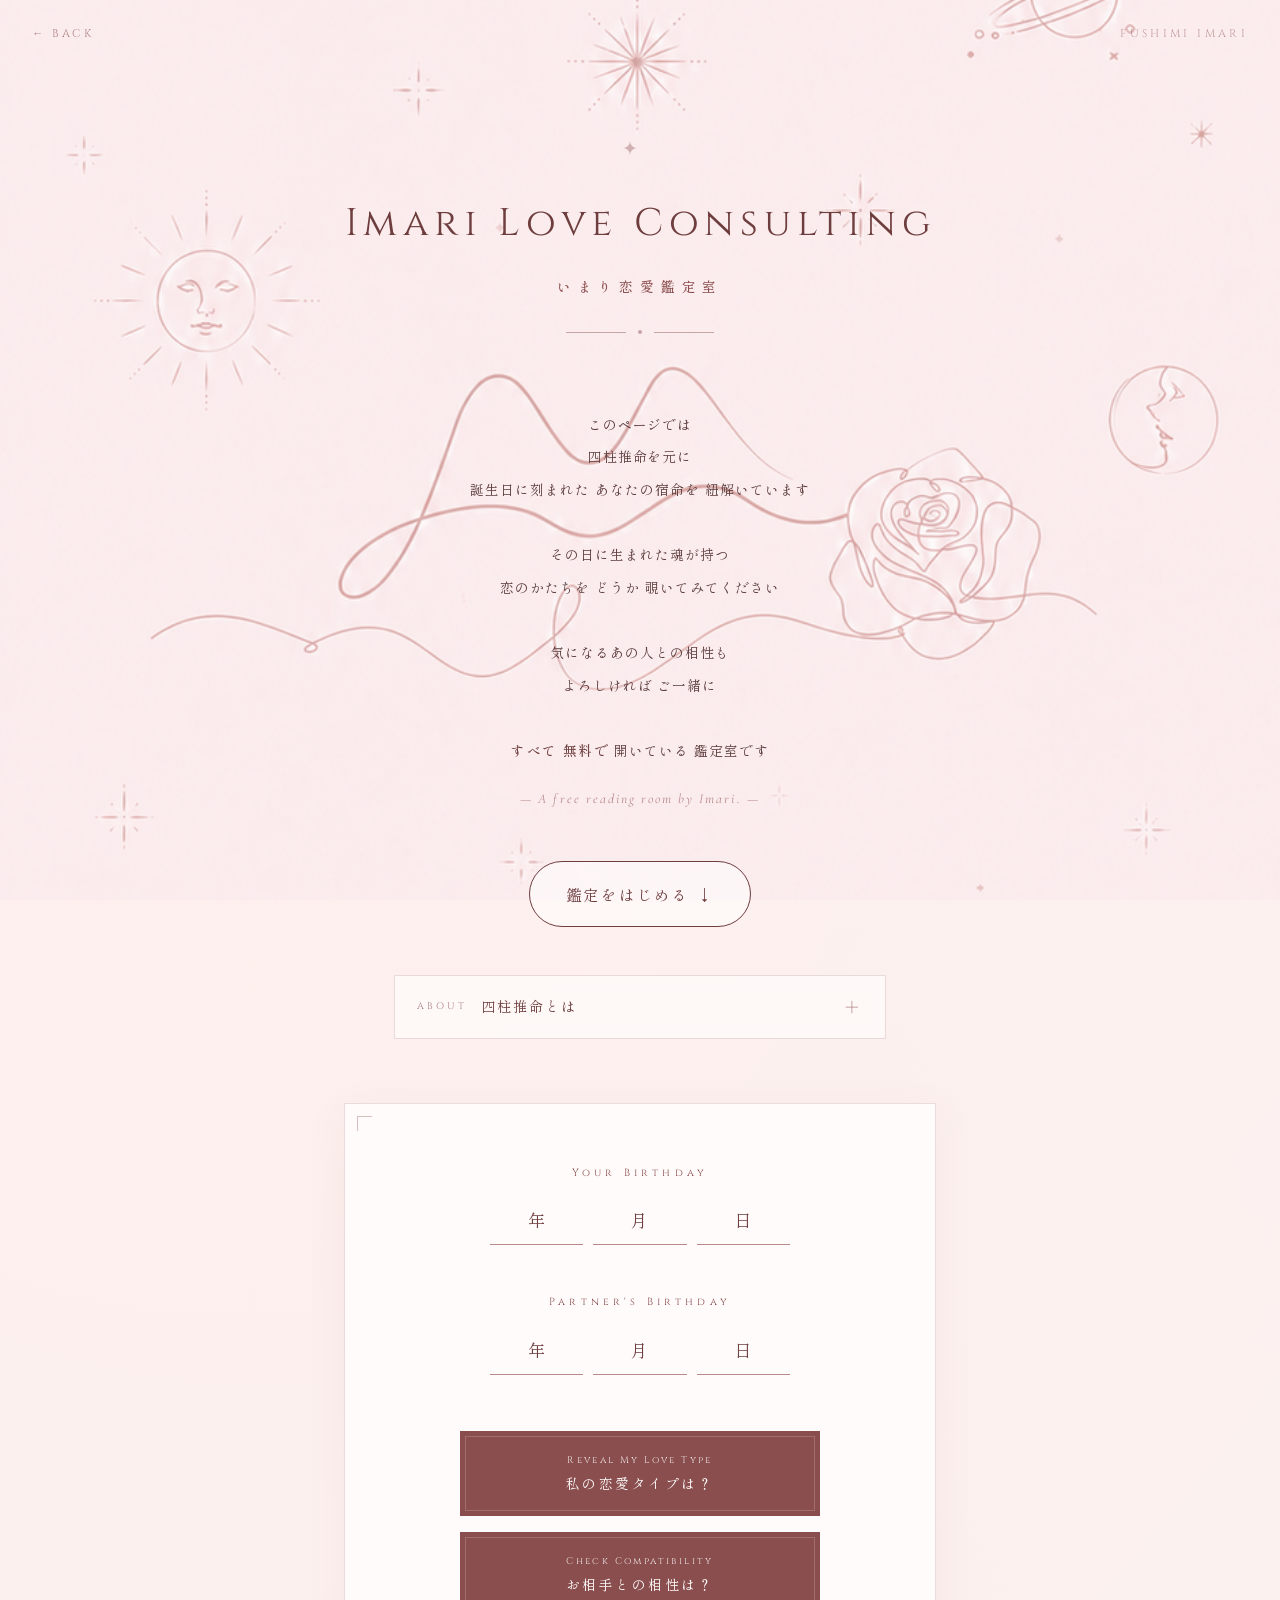
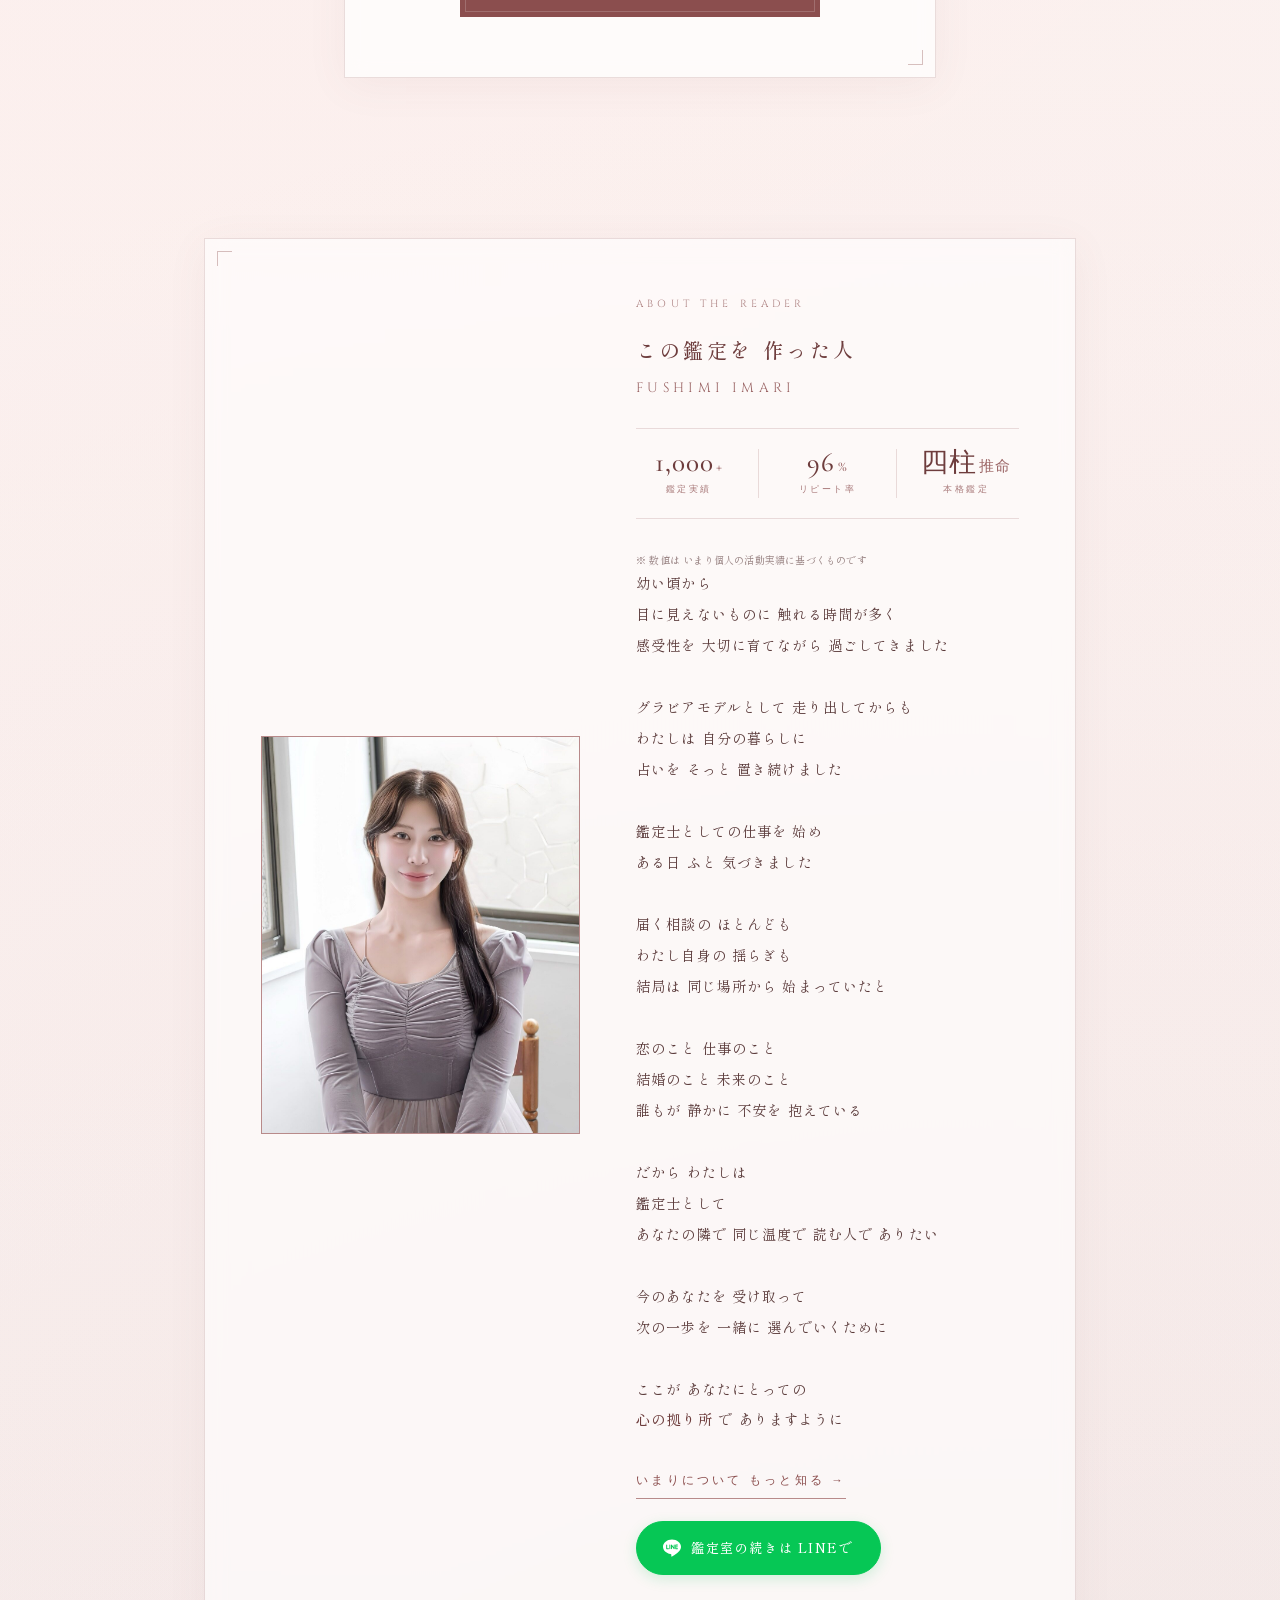
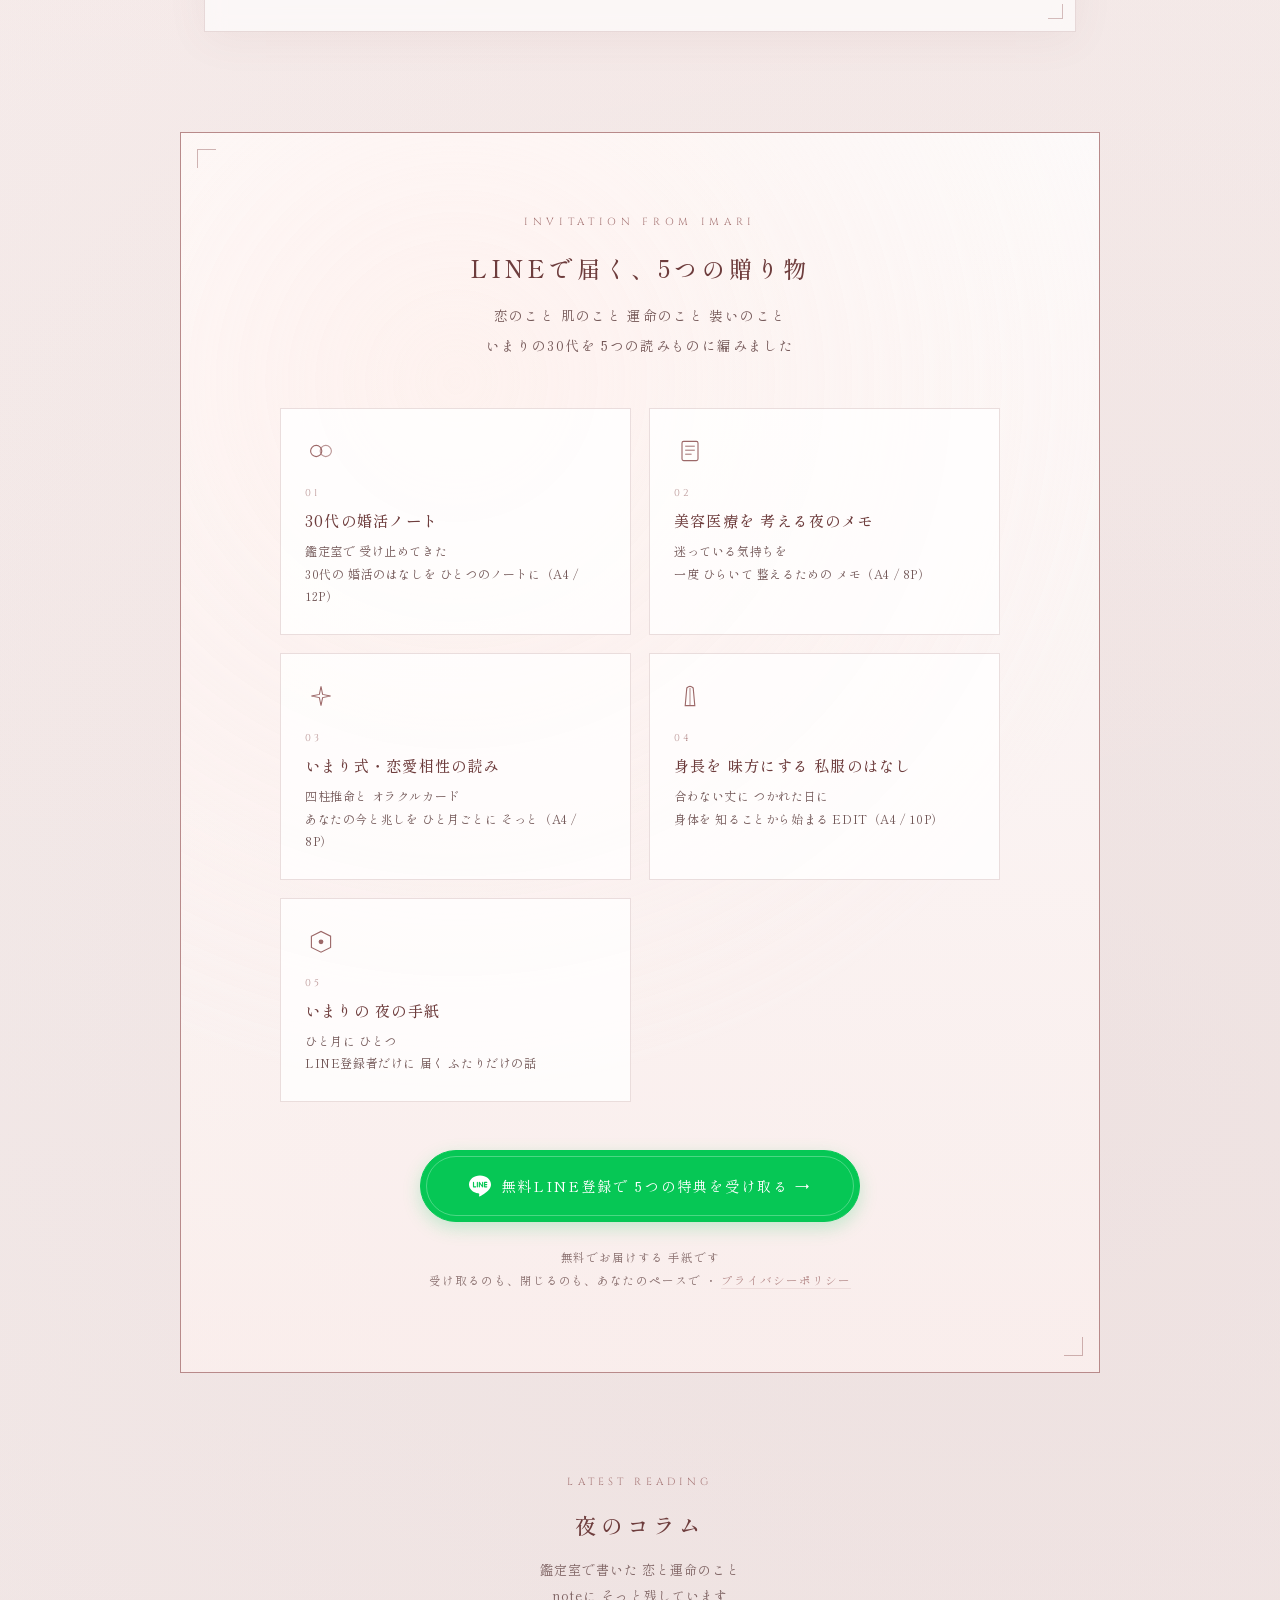
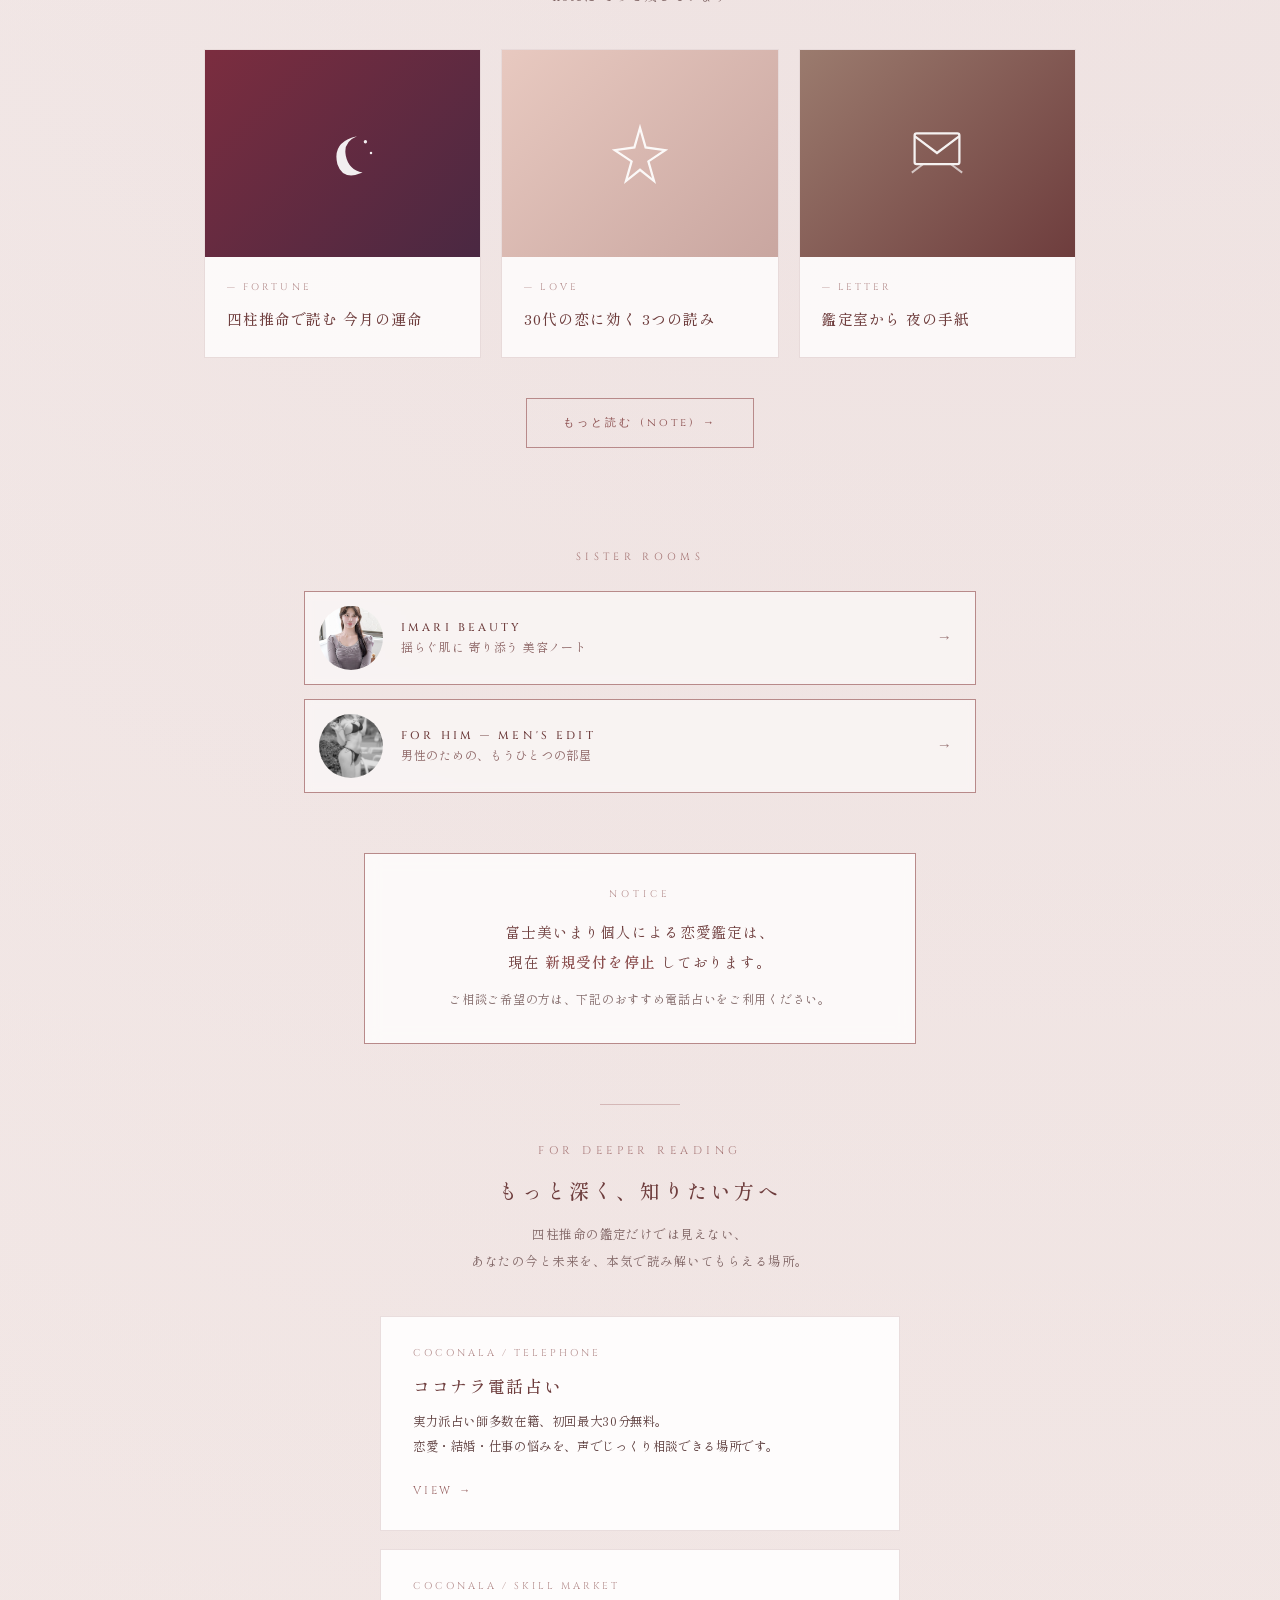
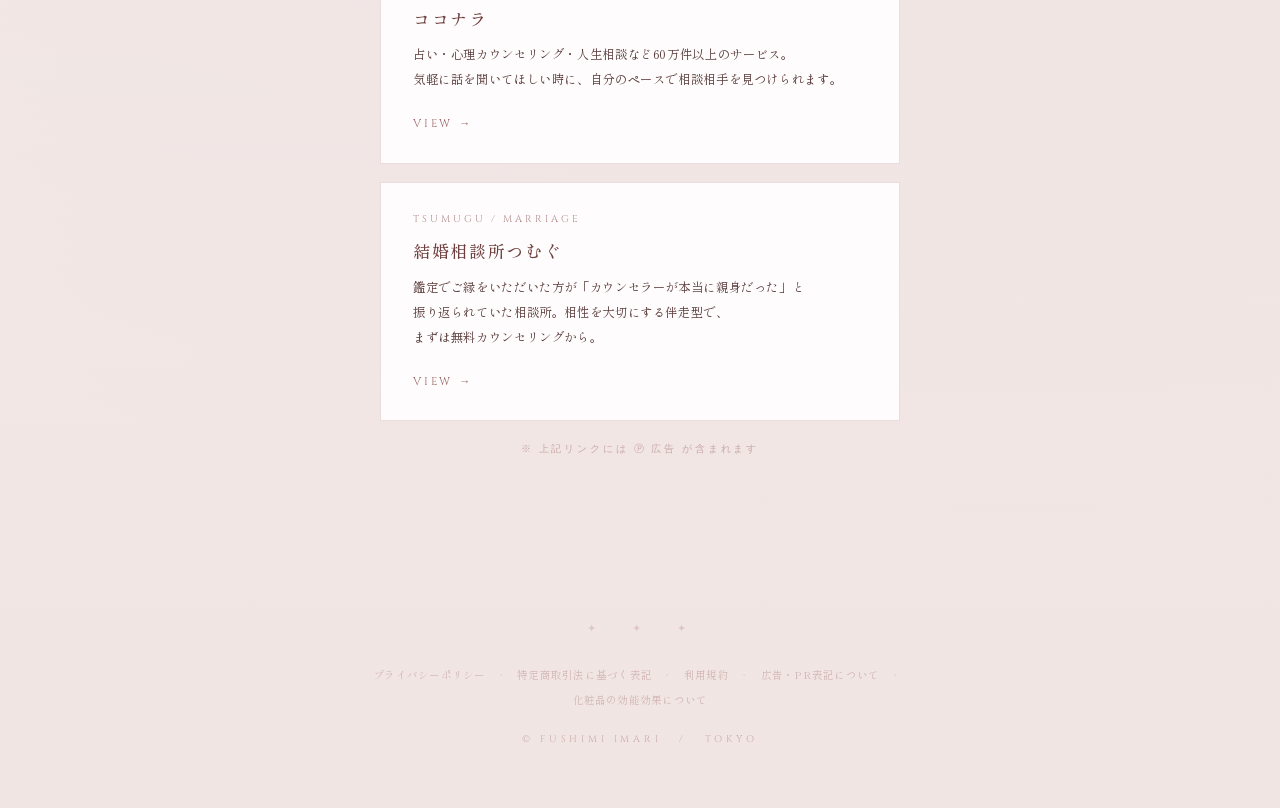
==== commit 814091af: "Fortune: 生年月日入力を<input type=date>から年/月/日プルダウン(西暦)に変更しスマホ入力を改善" ====
--- a/Fortune/index.html
+++ b/Fortune/index.html
@@ -331,6 +331,27 @@
             transition: border-color 0.3s;
         }
         input[type="date"]:focus { border-color: var(--text-bordeaux-dark); }
+        .bday-row { display: flex; gap: 10px; justify-content: center; max-width: 300px; margin: 0 auto; }
+        .bday-select {
+            flex: 1;
+            min-width: 0;
+            border: none;
+            border-bottom: 1px solid var(--text-bordeaux-light);
+            padding: 12px 4px;
+            font-size: 1.05rem;
+            text-align: center;
+            text-align-last: center;
+            outline: none;
+            background: transparent;
+            color: var(--text-bordeaux-dark);
+            font-family: inherit;
+            letter-spacing: 0.04em;
+            border-radius: 0;
+            -webkit-appearance: none;
+            appearance: none;
+            transition: border-color 0.3s;
+        }
+        .bday-select:focus { border-color: var(--text-bordeaux-dark); }
 
         .button-group {
             display: flex;
@@ -1576,12 +1597,20 @@
         <div class="main-card">
             <div class="input-group">
                 <span class="label-en">Your Birthday</span>
-                <input type="date" id="my-birthday" value="1990-01-01">
+                <div class="bday-row">
+                    <select class="bday-select" id="my-year" aria-label="あなたの誕生年"></select>
+                    <select class="bday-select" id="my-month" aria-label="あなたの誕生月"></select>
+                    <select class="bday-select" id="my-day" aria-label="あなたの誕生日"></select>
+                </div>
             </div>
 
             <div class="input-group" style="margin-bottom: 56px;">
                 <span class="label-en">Partner's Birthday</span>
-                <input type="date" id="partner-birthday">
+                <div class="bday-row">
+                    <select class="bday-select" id="partner-year" aria-label="お相手の誕生年"></select>
+                    <select class="bday-select" id="partner-month" aria-label="お相手の誕生月"></select>
+                    <select class="bday-select" id="partner-day" aria-label="お相手の誕生日"></select>
+                </div>
             </div>
 
             <div class="button-group">
@@ -1934,6 +1963,22 @@
         const jukkan = ["甲", "乙", "丙", "丁", "戊", "己", "庚", "辛", "壬", "癸"];
         const junishi = ["子", "丑", "寅", "卯", "辰", "巳", "午", "未", "申", "酉", "戌", "亥"];
         const baseDate = new Date('1900-01-31');
+        function fillBdaySelects() {
+            const yNow = new Date().getFullYear();
+            ['my','partner'].forEach(function(p){
+                const y=document.getElementById(p+'-year'), m=document.getElementById(p+'-month'), d=document.getElementById(p+'-day');
+                if(!y||!m||!d) return;
+                let yo='<option value="">年</option>'; for(let i=yNow;i>=1940;i--) yo+='<option value="'+i+'">'+i+'</option>'; y.innerHTML=yo;
+                let mo='<option value="">月</option>'; for(let i=1;i<=12;i++) mo+='<option value="'+i+'">'+i+'</option>'; m.innerHTML=mo;
+                let dd='<option value="">日</option>'; for(let i=1;i<=31;i++) dd+='<option value="'+i+'">'+i+'</option>'; d.innerHTML=dd;
+            });
+        }
+        function getDateStr(p) {
+            const y=document.getElementById(p+'-year').value, m=document.getElementById(p+'-month').value, d=document.getElementById(p+'-day').value;
+            if(!y||!m||!d) return '';
+            return y+'-'+('0'+m).slice(-2)+'-'+('0'+d).slice(-2);
+        }
+        fillBdaySelects();
         function getKanshi(dateStr) {
             const targetDate = new Date(dateStr);
             if (isNaN(targetDate)) return null;
@@ -1943,8 +1988,8 @@
             return { index: kan, name: jukkan[kan] + junishi[shi], stem: jukkan[kan] };
         }
         function checkType() {
-            const me = getKanshi(document.getElementById('my-birthday').value);
-            if (!me) return;
+            const me = getKanshi(getDateStr('my'));
+            if (!me) return alert("あなたの誕生日を、お聞かせください。");
             document.getElementById('res-label').innerText = "My Love Type";
             document.getElementById('res-kanshi').innerText = me.name;
             const types = {
@@ -1963,8 +2008,8 @@
             show();
         }
         function checkAffinity() {
-            const me = getKanshi(document.getElementById('my-birthday').value);
-            const partner = getKanshi(document.getElementById('partner-birthday').value);
+            const me = getKanshi(getDateStr('my'));
+            const partner = getKanshi(getDateStr('partner'));
             if (!me || !partner) return alert("ふたりの誕生日を、お聞かせください。");
             document.getElementById('res-label').innerText = "Affinity Score";
             const mS = me.index; const pS = partner.index;
